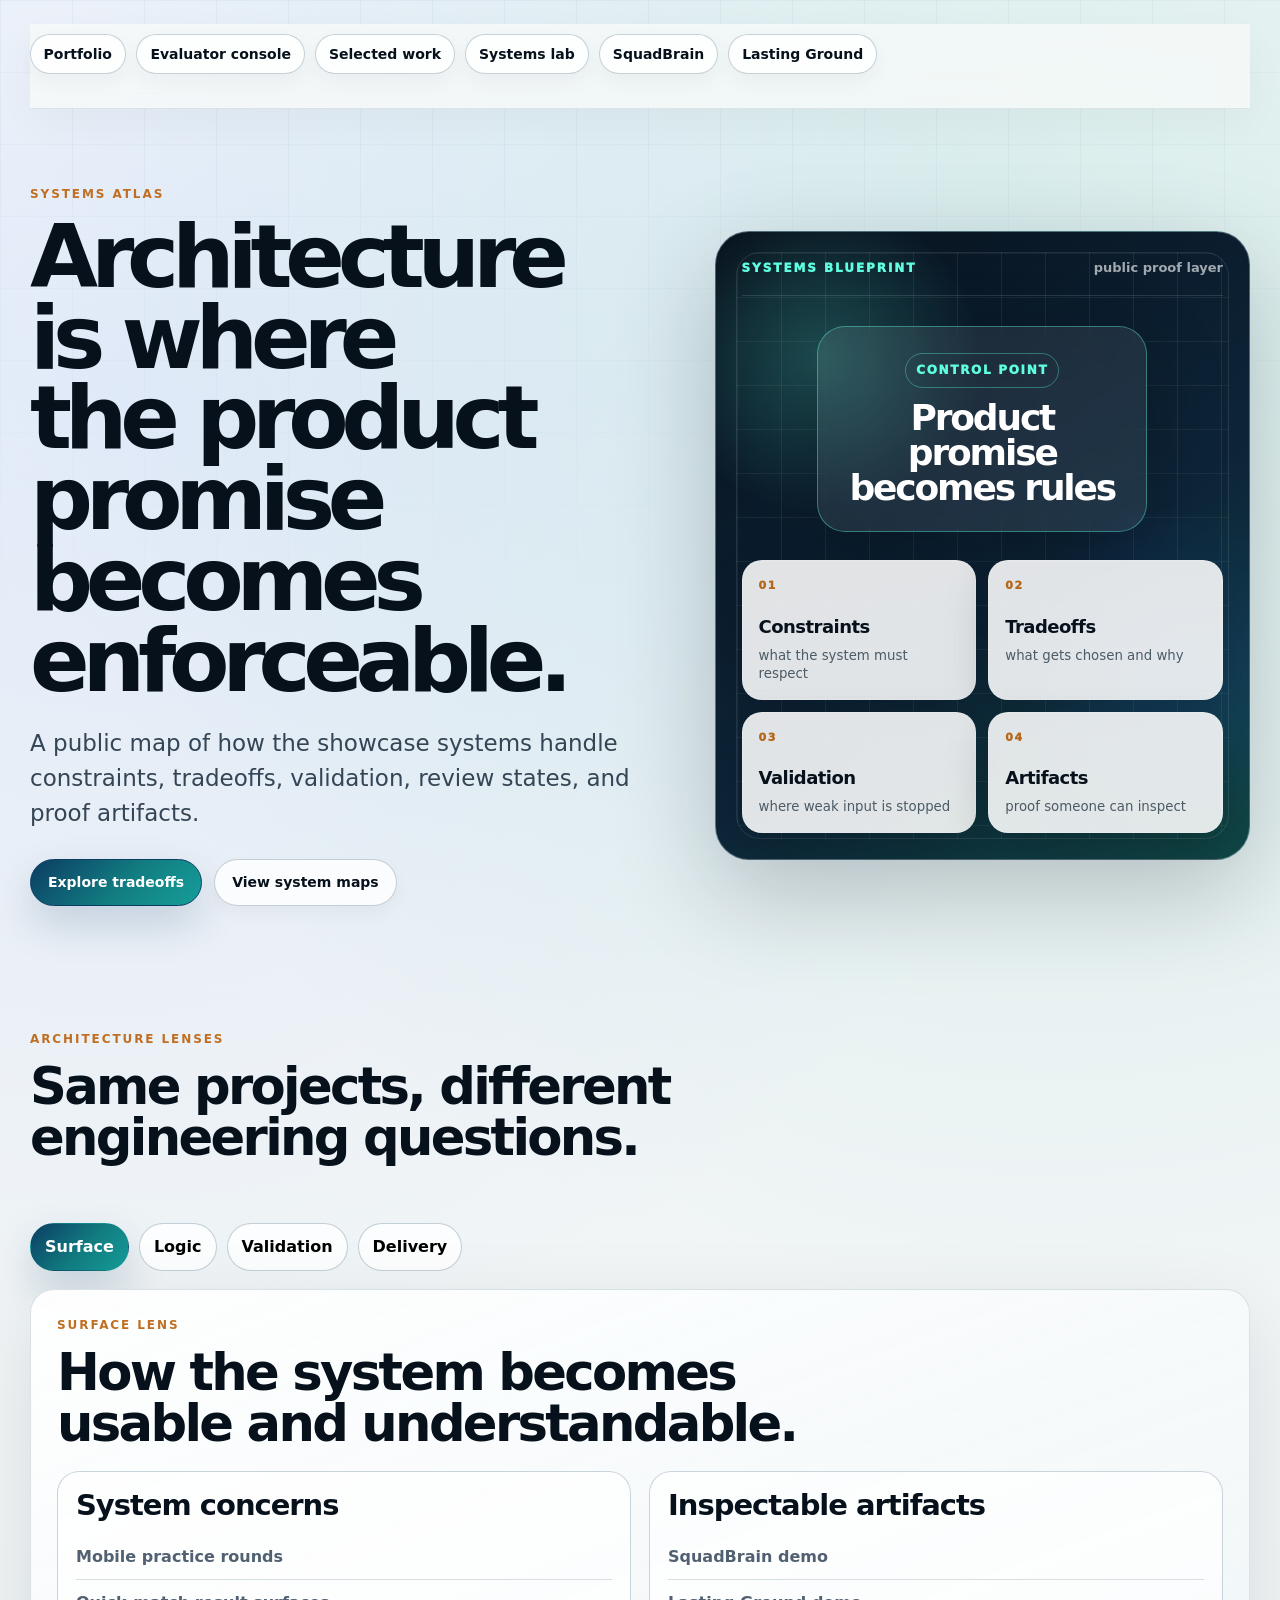
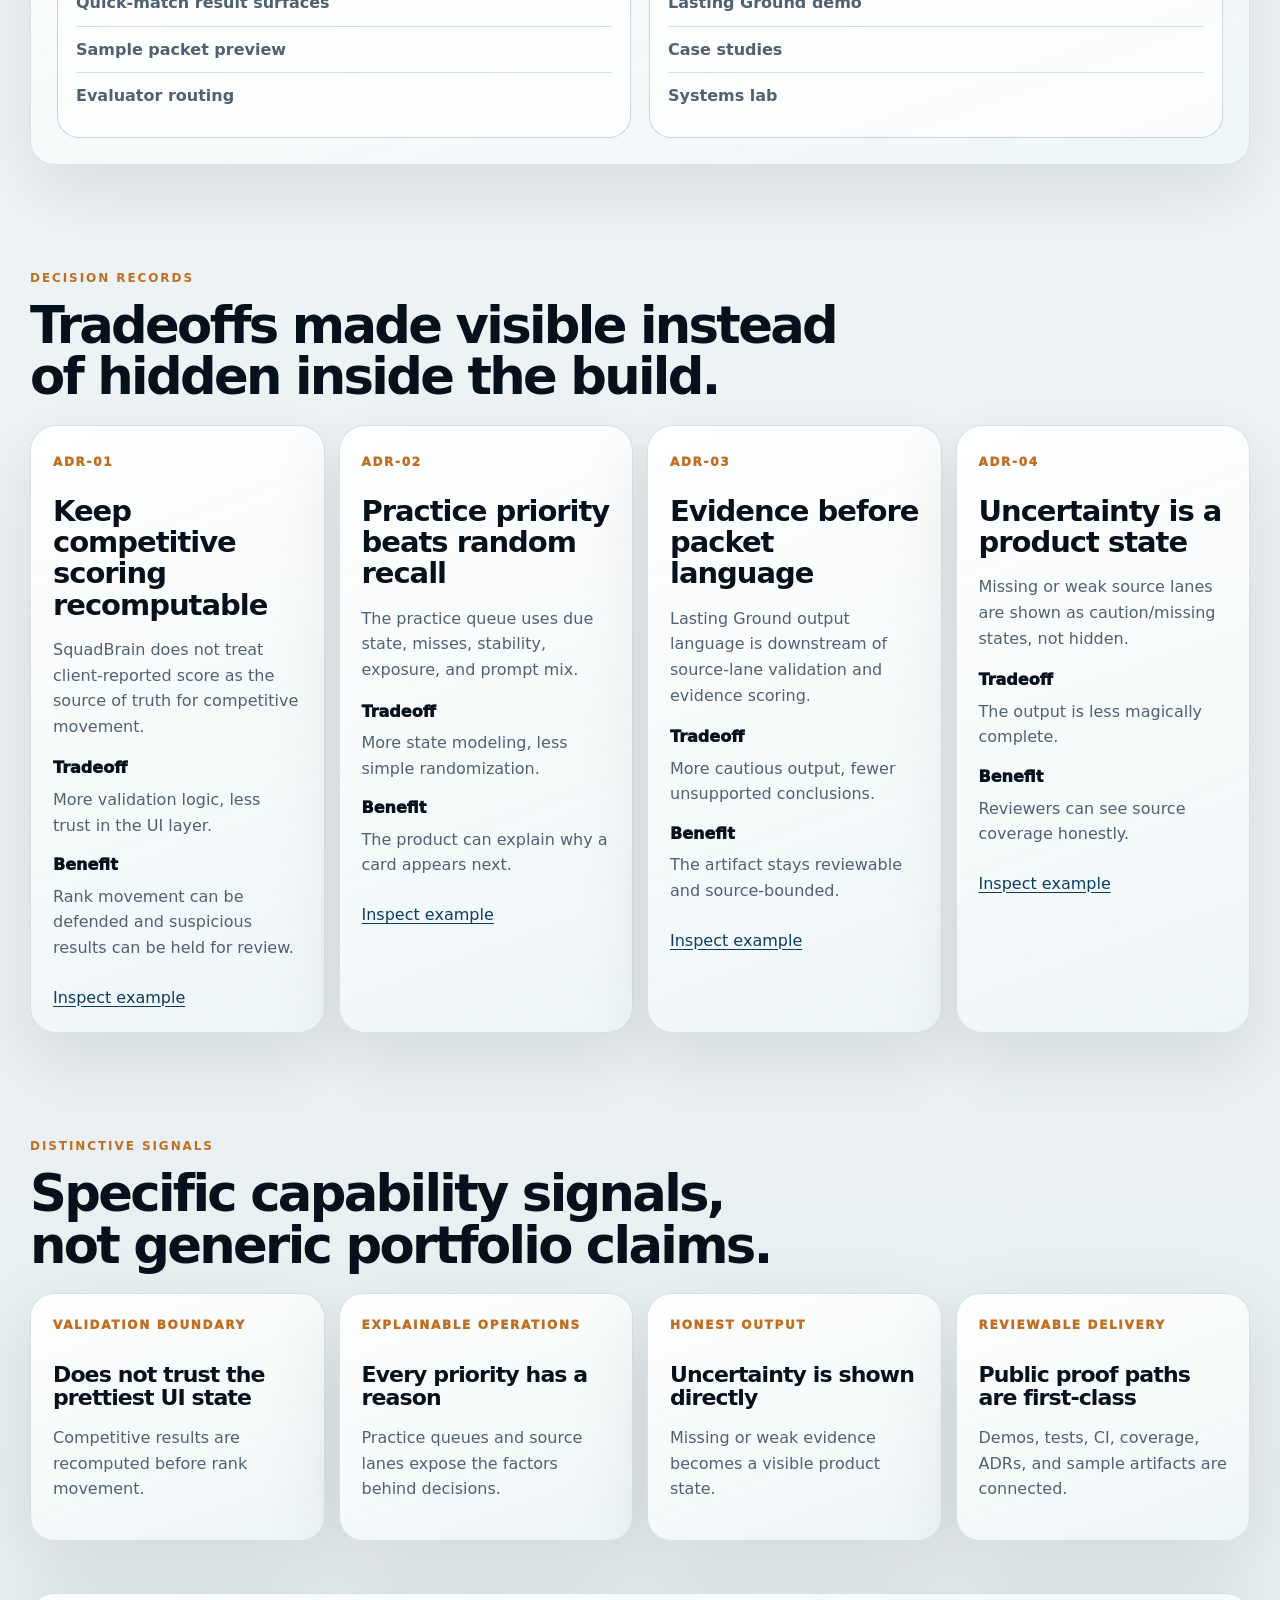
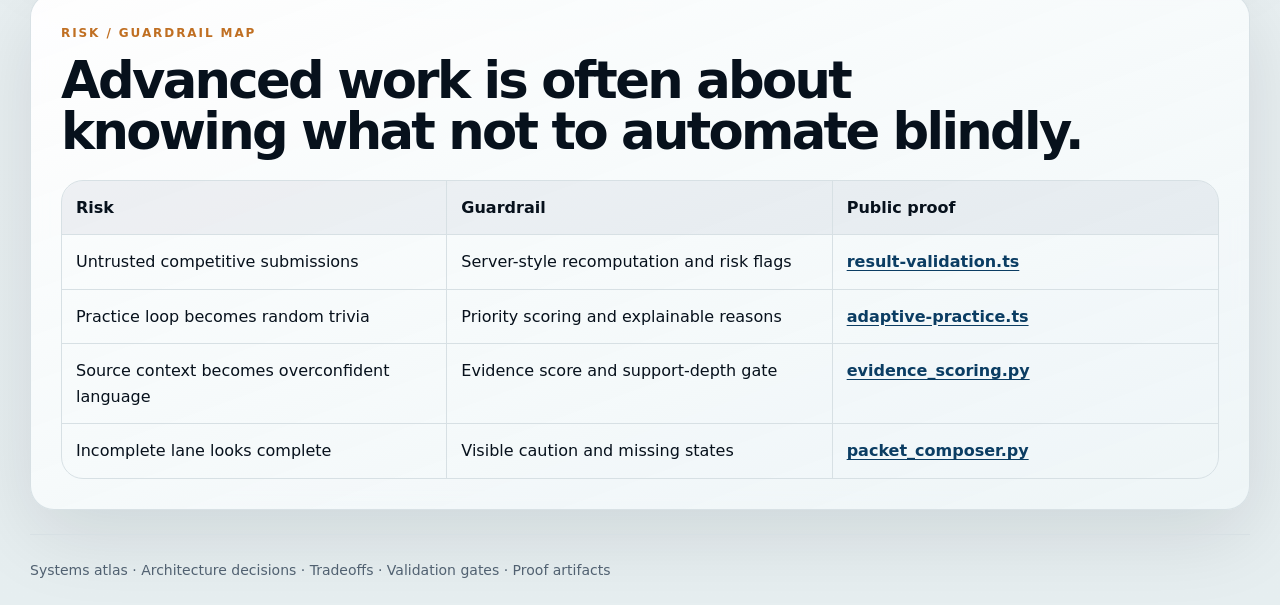
==== architecture/index.html @ b862f9aa "Refine portfolio visual system" ====
<!doctype html>
<html lang="en">
<head>
  <meta charset="utf-8" />
  <meta name="viewport" content="width=device-width, initial-scale=1" />
  <title>Systems Atlas — Tim Sullivan</title>
  <meta name="description" content="Systems atlas for Tim Sullivan's public work: architecture decisions, tradeoffs, constraints, data flow, validation gates, and delivery proof." />
  <link rel="stylesheet" href="../site.css" />
</head>
<body>
  <main class="wrap">
    <nav class="topnav"><a href="../">Portfolio</a><a href="../review/">Evaluator console</a><a href="../proof/">Selected work</a><a href="../lab/">Systems lab</a><a href="../case-studies/squadbrain/">SquadBrain</a><a href="../case-studies/lasting-ground/">Lasting Ground</a></nav>

    <section class="hero compact hero-showcase">
      <div>
        <p class="eyebrow">Systems atlas</p>
        <h1>Architecture is where the product promise becomes enforceable.</h1>
        <p class="lead">A public map of how the showcase systems handle constraints, tradeoffs, validation, review states, and proof artifacts.</p>
        <div class="actions"><a class="btn primary" href="#tradeoffs">Explore tradeoffs</a><a class="btn" href="#diagrams">View system maps</a></div>
      </div>
      <aside class="atlas-blueprint" aria-label="Architecture atlas blueprint">
        <div class="blueprint-top"><span>Systems blueprint</span><b>public proof layer</b></div>
        <div class="blueprint-core"><span>control point</span><strong>Product promise becomes rules</strong></div>
        <div class="blueprint-grid">
          <div class="blueprint-node"><span>01</span><b>Constraints</b><small>what the system must respect</small></div>
          <div class="blueprint-node"><span>02</span><b>Tradeoffs</b><small>what gets chosen and why</small></div>
          <div class="blueprint-node"><span>03</span><b>Validation</b><small>where weak input is stopped</small></div>
          <div class="blueprint-node"><span>04</span><b>Artifacts</b><small>proof someone can inspect</small></div>
        </div>
      </aside>
    </section>

    <section class="section architecture-lenses" id="diagrams">
      <div class="section-head"><p class="eyebrow">Architecture lenses</p><h2>Same projects, different engineering questions.</h2></div>
      <div class="lens-tabs" role="tablist"><button class="lens-tab active" data-lens="surface">Surface</button><button class="lens-tab" data-lens="logic">Logic</button><button class="lens-tab" data-lens="validation">Validation</button><button class="lens-tab" data-lens="delivery">Delivery</button></div>
      <div class="lens-output card" id="lensOutput"></div>
    </section>

    <section class="section" id="tradeoffs">
      <div class="section-head"><p class="eyebrow">Decision records</p><h2>Tradeoffs made visible instead of hidden inside the build.</h2></div>
      <div class="adr-grid">
        <article class="adr-card"><span>ADR-01</span><h3>Keep competitive scoring recomputable</h3><p class="muted">SquadBrain does not treat client-reported score as the source of truth for competitive movement.</p><dl><dt>Tradeoff</dt><dd>More validation logic, less trust in the UI layer.</dd><dt>Benefit</dt><dd>Rank movement can be defended and suspicious results can be held for review.</dd></dl><a href="https://github.com/sulmusic2-star/squadbrain-showcase/blob/main/docs/adr/001-recompute-competitive-results.md">Inspect example</a></article>
        <article class="adr-card"><span>ADR-02</span><h3>Practice priority beats random recall</h3><p class="muted">The practice queue uses due state, misses, stability, exposure, and prompt mix.</p><dl><dt>Tradeoff</dt><dd>More state modeling, less simple randomization.</dd><dt>Benefit</dt><dd>The product can explain why a card appears next.</dd></dl><a href="https://github.com/sulmusic2-star/squadbrain-showcase/blob/main/docs/adr/002-explainable-practice-priority.md">Inspect example</a></article>
        <article class="adr-card"><span>ADR-03</span><h3>Evidence before packet language</h3><p class="muted">Lasting Ground output language is downstream of source-lane validation and evidence scoring.</p><dl><dt>Tradeoff</dt><dd>More cautious output, fewer unsupported conclusions.</dd><dt>Benefit</dt><dd>The artifact stays reviewable and source-bounded.</dd></dl><a href="https://github.com/sulmusic2-star/lasting-ground-showcase/blob/main/docs/adr/001-evidence-scoring-before-language.md">Inspect example</a></article>
        <article class="adr-card"><span>ADR-04</span><h3>Uncertainty is a product state</h3><p class="muted">Missing or weak source lanes are shown as caution/missing states, not hidden.</p><dl><dt>Tradeoff</dt><dd>The output is less magically complete.</dd><dt>Benefit</dt><dd>Reviewers can see source coverage honestly.</dd></dl><a href="https://github.com/sulmusic2-star/lasting-ground-showcase/blob/main/docs/adr/002-uncertainty-as-product-state.md">Inspect example</a></article>
      </div>
    </section>


    <section class="section distinctive-signals">
      <div class="section-head"><p class="eyebrow">Distinctive signals</p><h2>Specific capability signals, not generic portfolio claims.</h2></div>
      <div class="matrix-grid">
        <div class="matrix-card"><span>Validation boundary</span><b>Does not trust the prettiest UI state</b><p>Competitive results are recomputed before rank movement.</p></div>
        <div class="matrix-card"><span>Explainable operations</span><b>Every priority has a reason</b><p>Practice queues and source lanes expose the factors behind decisions.</p></div>
        <div class="matrix-card"><span>Honest output</span><b>Uncertainty is shown directly</b><p>Missing or weak evidence becomes a visible product state.</p></div>
        <div class="matrix-card"><span>Reviewable delivery</span><b>Public proof paths are first-class</b><p>Demos, tests, CI, coverage, ADRs, and sample artifacts are connected.</p></div>
      </div>
    </section>

    <section class="section card">
      <p class="eyebrow">Risk / guardrail map</p>
      <h2>Advanced work is often about knowing what not to automate blindly.</h2>
      <div class="risk-table">
        <div><b>Risk</b><b>Guardrail</b><b>Public proof</b></div>
        <div><span>Untrusted competitive submissions</span><span>Server-style recomputation and risk flags</span><a href="https://github.com/sulmusic2-star/squadbrain-showcase/blob/main/examples/result-validation.ts">result-validation.ts</a></div>
        <div><span>Practice loop becomes random trivia</span><span>Priority scoring and explainable reasons</span><a href="https://github.com/sulmusic2-star/squadbrain-showcase/blob/main/examples/adaptive-practice.ts">adaptive-practice.ts</a></div>
        <div><span>Source context becomes overconfident language</span><span>Evidence score and support-depth gate</span><a href="https://github.com/sulmusic2-star/lasting-ground-showcase/blob/main/examples/evidence_scoring.py">evidence_scoring.py</a></div>
        <div><span>Incomplete lane looks complete</span><span>Visible caution and missing states</span><a href="https://github.com/sulmusic2-star/lasting-ground-showcase/blob/main/examples/packet_composer.py">packet_composer.py</a></div>
      </div>
    </section>
  </main>
  <footer class="wrap">Systems atlas · Architecture decisions · Tradeoffs · Validation gates · Proof artifacts</footer>
  <script>
    const lenses={
      surface:{title:'Surface lens',summary:'How the system becomes usable and understandable.',left:['Mobile practice rounds','Quick-match result surfaces','Sample packet preview','Evaluator routing'],right:['SquadBrain demo','Lasting Ground demo','Case studies','Systems lab']},
      logic:{title:'Logic lens',summary:'Where product behavior becomes rules and state.',left:['Practice priority score','Matchmaking constraints','Evidence lane scoring','Support-depth decisions'],right:['adaptive-practice.ts','matchmaking.ts','evidence_scoring.py','source_lane_validation.py']},
      validation:{title:'Validation lens',summary:'Where the system prevents weak or untrusted output.',left:['Recompute competitive score','Flag impossible sessions','Disclose weak source lanes','Cautious packet language'],right:['result-validation.ts','packet_language.py','packet_composer.py','validation tests']},
      delivery:{title:'Delivery lens',summary:'How the work becomes reviewable outside the private production system.',left:['Live pages','Public examples','Coverage summaries','Evaluator guides'],right:['GitHub Pages','CI workflows','Sample PDF','Documentation']}
    };
    function renderLens(key){const data=lenses[key];lensOutput.innerHTML=`<p class="eyebrow">${data.title}</p><h2>${data.summary}</h2><div class="atlas-map"><div><h3>System concerns</h3>${data.left.map(x=>`<p>${x}</p>`).join('')}</div><div><h3>Inspectable artifacts</h3>${data.right.map(x=>`<p>${x}</p>`).join('')}</div></div>`;}
    document.querySelectorAll('.lens-tab').forEach(btn=>btn.addEventListener('click',()=>{document.querySelectorAll('.lens-tab').forEach(b=>b.classList.remove('active'));btn.classList.add('active');renderLens(btn.dataset.lens);}));renderLens('surface');
  </script>
</body>
</html>
---- site.css ----
:root{
  --bg:#f6f2ea;
  --paper:#fffdf8;
  --paper-2:#f0eadf;
  --ink:#17202a;
  --muted:#69737f;
  --line:#ded6c9;
  --accent:#203a5f;
  --accent-2:#9a6a28;
  --green:#2f6f4e;
  --shadow:0 18px 50px rgba(32,38,46,.08);
}
*{box-sizing:border-box}
html{scroll-behavior:smooth}
body{margin:0;background:linear-gradient(180deg,var(--bg),#eee7dc);color:var(--ink);font-family:Inter,ui-sans-serif,system-ui,-apple-system,BlinkMacSystemFont,"Segoe UI",sans-serif;line-height:1.6;-webkit-font-smoothing:antialiased}
body:before{content:"";position:fixed;inset:0;pointer-events:none;background:radial-gradient(circle at 14% 0,rgba(32,58,95,.09),transparent 34%),linear-gradient(90deg,rgba(23,32,42,.035) 1px,transparent 1px),linear-gradient(rgba(23,32,42,.025) 1px,transparent 1px);background-size:auto,72px 72px,72px 72px;mask-image:linear-gradient(#000,transparent 72%)}
.wrap{width:min(1160px,calc(100% - 40px));margin:0 auto;padding:24px 0;position:relative}
a{color:var(--accent);text-underline-offset:3px}.topnav{display:flex;align-items:center;gap:10px;flex-wrap:wrap;padding:10px 0 34px;border-bottom:1px solid rgba(222,214,201,.7);margin-bottom:10px}.topnav a{color:var(--ink);text-decoration:none;border:1px solid var(--line);background:rgba(255,253,248,.78);border-radius:999px;padding:8px 13px;font-size:14px;font-weight:700;box-shadow:0 6px 16px rgba(32,38,46,.035)}.topnav a:hover{border-color:var(--accent);color:var(--accent)}
.hero{min-height:70vh;display:grid;grid-template-columns:1.08fr .92fr;gap:48px;align-items:center;padding:60px 0 58px}.hero.compact{min-height:48vh;padding:42px 0}.eyebrow{margin:0 0 12px;color:var(--accent-2);font-size:12px;letter-spacing:.16em;text-transform:uppercase;font-weight:850}h1{font-size:clamp(46px,7vw,88px);line-height:.92;letter-spacing:-.07em;margin:0 0 24px;max-width:980px;text-wrap:balance}h2{font-size:clamp(31px,4vw,52px);line-height:1;letter-spacing:-.052em;margin:0 0 22px;text-wrap:balance}h3{font-size:clamp(21px,2.4vw,29px);line-height:1.08;letter-spacing:-.035em;margin:0 0 12px}.lead{font-size:clamp(18px,2vw,23px);line-height:1.52;color:#3f4a56;max-width:780px;text-wrap:pretty}.muted{color:var(--muted)}
.actions{display:flex;gap:12px;flex-wrap:wrap;margin-top:28px}.btn{display:inline-flex;align-items:center;justify-content:center;border-radius:999px;padding:11px 17px;border:1px solid var(--line);background:var(--paper);color:var(--ink);text-decoration:none;font-weight:800;font-size:14px;box-shadow:0 8px 18px rgba(32,38,46,.04)}.btn.primary{background:var(--accent);border-color:var(--accent);color:white}.btn:hover{transform:translateY(-1px)}
.card{background:linear-gradient(180deg,rgba(255,253,248,.94),rgba(250,246,238,.88));border:1px solid var(--line);border-radius:24px;padding:26px;box-shadow:var(--shadow);backdrop-filter:blur(8px)}.section{padding:52px 0}.section.card{padding:30px}.project{display:grid;grid-template-columns:.72fr 1fr;gap:30px;align-items:center;margin:20px 0;overflow:hidden}.project img,.hero-img{width:100%;border-radius:20px;border:1px solid var(--line);background:#fff;box-shadow:0 18px 48px rgba(32,38,46,.10);aspect-ratio:16/10;object-fit:cover}.hero-img{max-height:520px;object-fit:cover}.tags{display:flex;gap:8px;flex-wrap:wrap;margin:16px 0}.tag{font-size:12px;border:1px solid var(--line);border-radius:999px;padding:6px 10px;color:#334155;background:#fffaf2;font-weight:800;letter-spacing:.01em}
.skills,.proof{display:grid;grid-template-columns:repeat(3,1fr);gap:14px}.proof.wide{grid-template-columns:repeat(3,1fr)}.proof p,.proof .card{margin:0}.metric-card{display:grid;gap:18px;position:relative}.metric-card:before{content:"";position:absolute;inset:0 0 auto 0;height:4px;background:linear-gradient(90deg,var(--accent),var(--accent-2));border-radius:24px 24px 0 0}.metric-card div{border-bottom:1px solid var(--line);padding-bottom:16px}.metric-card div:last-child{border-bottom:0;padding-bottom:0}.metric-card strong{display:block;font-size:clamp(38px,6vw,60px);line-height:.95;letter-spacing:-.05em;color:var(--accent)}.metric-card span{display:block;color:var(--muted);margin-top:6px}.steps{display:grid;gap:14px;font-size:18px;margin:0;padding-left:22px}.steps li{padding-left:4px}.link-list{display:grid;gap:12px;font-size:17px;margin:0}.link-list li{padding:10px 0;border-bottom:1px solid var(--line)}.link-list li:last-child{border-bottom:0}footer{border-top:1px solid var(--line);padding:34px 0 46px;color:var(--muted);font-size:14px;margin-top:20px}.kicker-row{display:grid;grid-template-columns:repeat(3,1fr);gap:12px;margin-top:22px}.kicker{border:1px solid var(--line);background:rgba(255,253,248,.7);border-radius:16px;padding:14px}.kicker b{display:block;font-size:14px}.kicker span{display:block;color:var(--muted);font-size:13px;margin-top:3px}
@media(max-width:880px){.wrap{width:min(100% - 28px,1160px)}.hero,.project,.proof,.proof.wide,.skills,.kicker-row{grid-template-columns:1fr}.hero{min-height:auto;padding:32px 0}h1{font-size:44px}.section{padding:32px 0}.section.card{padding:22px}.project{gap:18px}.topnav{padding-bottom:14px}}

::selection{background:rgba(32,58,95,.16)}
.card a,.project a{font-weight:800}
.section.card h2 + .proof{margin-top:10px}

.hero-showcase{position:relative}
.system-visual{position:relative;min-height:520px;border:1px solid var(--line);border-radius:32px;background:radial-gradient(circle at 20% 10%,rgba(32,58,95,.12),transparent 34%),linear-gradient(145deg,rgba(255,253,248,.94),rgba(240,234,223,.78));box-shadow:0 28px 90px rgba(32,38,46,.12);overflow:hidden;padding:28px}
.system-visual:before{content:"";position:absolute;inset:18px;border:1px solid rgba(32,58,95,.12);border-radius:24px;background:linear-gradient(90deg,rgba(32,58,95,.055) 1px,transparent 1px),linear-gradient(rgba(32,58,95,.045) 1px,transparent 1px);background-size:38px 38px;mask-image:radial-gradient(circle,#000 45%,transparent 80%)}
.system-node{position:absolute;z-index:2;width:min(260px,48%);background:rgba(255,253,248,.92);border:1px solid rgba(222,214,201,.95);border-radius:20px;padding:17px 18px;box-shadow:0 18px 48px rgba(32,38,46,.10)}
.system-node span{display:inline-flex;width:30px;height:30px;border-radius:50%;align-items:center;justify-content:center;background:var(--accent);color:#fff;font-size:12px;font-weight:900;margin-bottom:10px}
.system-node b{display:block;font-size:19px;letter-spacing:-.03em;color:var(--ink)}
.system-node small{display:block;color:var(--muted);margin-top:4px;line-height:1.35}.system-node.product{left:30px;top:70px}.system-node.logic{right:30px;top:138px}.system-node.review{left:48px;bottom:130px}.system-node.artifact{right:34px;bottom:50px}.system-chip{position:absolute;z-index:3;border:1px solid var(--line);background:#fffaf2;border-radius:999px;padding:8px 12px;font-size:12px;font-weight:900;text-transform:uppercase;letter-spacing:.12em;color:var(--accent-2)}.system-chip.top{left:28px;top:28px}.system-chip.bottom{right:28px;bottom:28px}.system-line{position:absolute;z-index:1;height:2px;background:linear-gradient(90deg,transparent,var(--accent),var(--accent-2),transparent);opacity:.42;transform-origin:left center}.system-line.one{left:230px;top:182px;width:210px;transform:rotate(16deg)}.system-line.two{right:200px;top:282px;width:210px;transform:rotate(142deg)}.system-line.three{left:222px;bottom:126px;width:230px;transform:rotate(12deg)}
.section-head{max-width:860px;margin-bottom:20px}.capability-section{padding-top:20px}.capability-grid{display:grid;grid-template-columns:repeat(4,1fr);gap:14px}.capability-card{position:relative;min-height:220px;background:linear-gradient(180deg,rgba(255,253,248,.94),rgba(250,246,238,.82));border:1px solid var(--line);border-radius:24px;padding:22px;box-shadow:0 16px 44px rgba(32,38,46,.07);overflow:hidden}.capability-card:after{content:"";position:absolute;right:-34px;bottom:-34px;width:110px;height:110px;border-radius:50%;border:1px solid rgba(154,106,40,.20)}.capability-card span{display:inline-block;font-size:12px;text-transform:uppercase;letter-spacing:.14em;color:var(--accent-2);font-weight:900;margin-bottom:34px}.capability-card p{color:var(--muted);margin:0}.feature-project{transition:transform .18s ease,box-shadow .18s ease}.feature-project:hover{transform:translateY(-3px);box-shadow:0 28px 80px rgba(32,38,46,.12)}.mini-proof{display:flex;gap:8px;flex-wrap:wrap;margin:16px 0}.mini-proof span{display:inline-flex;border:1px solid rgba(32,58,95,.18);background:rgba(32,58,95,.07);color:var(--accent);border-radius:999px;padding:6px 10px;font-size:12px;font-weight:900}.proof-panel{position:relative;overflow:hidden}.proof-panel:after{content:"";position:absolute;right:28px;top:28px;width:90px;height:90px;border:1px solid rgba(32,58,95,.14);border-radius:24px;transform:rotate(8deg)}.delivery-strip,.artifact-rail,.evaluation-board{display:grid;grid-template-columns:repeat(4,1fr);gap:0;border:1px solid var(--line);border-radius:24px;overflow:hidden;background:rgba(255,253,248,.86);box-shadow:var(--shadow)}.delivery-strip div,.artifact-rail div,.board-cell{padding:22px;border-right:1px solid var(--line)}.delivery-strip div:last-child,.artifact-rail div:last-child,.board-cell:last-child{border-right:0}.delivery-strip span,.artifact-rail span,.board-cell span{display:inline-flex;align-items:center;justify-content:center;min-width:28px;height:28px;border-radius:999px;background:var(--accent);color:#fff;font-size:12px;font-weight:900;margin-bottom:10px;padding:0 9px}.artifact-rail span,.board-cell span{background:rgba(154,106,40,.12);color:var(--accent-2);text-transform:uppercase;letter-spacing:.12em;width:auto}.delivery-strip b,.artifact-rail b,.board-cell b{display:block;color:var(--ink);font-size:18px;letter-spacing:-.02em}.delivery-strip small{display:block;color:var(--muted);margin-top:3px}.evaluation-board{grid-template-columns:repeat(3,1fr)}
@media(max-width:980px){.system-visual{min-height:430px}.system-node{width:calc(50% - 42px)}.capability-grid,.delivery-strip,.artifact-rail,.evaluation-board{grid-template-columns:1fr 1fr}.delivery-strip div:nth-child(2),.artifact-rail div:nth-child(2),.board-cell:nth-child(2){border-right:0}.delivery-strip div,.artifact-rail div,.board-cell{border-bottom:1px solid var(--line)}}
@media(max-width:640px){.system-visual{min-height:auto;display:grid;gap:12px;padding:18px}.system-visual:before,.system-line,.system-chip{display:none}.system-node{position:relative;inset:auto!important;width:auto}.capability-grid,.delivery-strip,.artifact-rail,.evaluation-board{grid-template-columns:1fr}.delivery-strip div,.artifact-rail div,.board-cell{border-right:0}.project img,.hero-img{aspect-ratio:4/3}}
.hero-img{object-fit:contain;background:linear-gradient(145deg,#101827,#24334a);padding:10px}

/* premium visual pass */
:root{--bg:#eee6d8;--paper:#fffaf1;--paper-2:#f2eadb;--ink:#111925;--muted:#5f6b79;--line:#d7cbbb;--accent:#132f53;--accent-2:#a66d22;--green:#236755;--teal:#1f6f68;--shadow:0 22px 70px rgba(17,25,37,.10)}
body{background:radial-gradient(circle at 10% 0,rgba(31,111,104,.10),transparent 28%),radial-gradient(circle at 88% 16%,rgba(166,109,34,.10),transparent 24%),linear-gradient(180deg,#f5efe5,var(--bg) 58%,#e8ddcf);}
body:before{background:linear-gradient(90deg,rgba(19,47,83,.035) 1px,transparent 1px),linear-gradient(rgba(19,47,83,.026) 1px,transparent 1px);background-size:64px 64px;mask-image:linear-gradient(#000,transparent 76%)}
.wrap{width:min(1220px,calc(100% - 44px))}.topnav{position:sticky;top:0;z-index:20;background:linear-gradient(180deg,rgba(245,239,229,.94),rgba(245,239,229,.76));backdrop-filter:blur(14px);border-bottom-color:rgba(215,203,187,.84)}.topnav a{background:rgba(255,250,241,.82);box-shadow:0 8px 22px rgba(17,25,37,.045)}
h1{color:#101722}.eyebrow{color:var(--accent-2)}.btn.primary{background:linear-gradient(135deg,var(--accent),#1f4a7d);box-shadow:0 14px 30px rgba(19,47,83,.18)}.btn:not(.primary):hover{border-color:rgba(19,47,83,.34);background:#fffdf8}.card,.capability-card,.system-visual,.delivery-strip,.artifact-rail,.evaluation-board{background:linear-gradient(155deg,rgba(255,250,241,.95),rgba(244,236,222,.84));border-color:rgba(215,203,187,.96)}
.system-visual{background:radial-gradient(circle at 18% 10%,rgba(31,111,104,.18),transparent 30%),radial-gradient(circle at 82% 82%,rgba(166,109,34,.15),transparent 30%),linear-gradient(145deg,rgba(255,250,241,.96),rgba(232,221,207,.86))}.system-node span,.delivery-strip span{background:linear-gradient(135deg,var(--accent),#1f6f68)}.system-line{background:linear-gradient(90deg,transparent,var(--teal),var(--accent-2),transparent)}
.signal-board{display:grid;grid-template-columns:1.25fr .85fr .9fr;gap:14px;padding-top:8px}.signal-card{position:relative;min-height:172px;border:1px solid var(--line);border-radius:28px;padding:24px;background:linear-gradient(145deg,rgba(255,250,241,.92),rgba(242,234,219,.78));box-shadow:var(--shadow);overflow:hidden}.signal-card:after{content:"";position:absolute;right:-44px;bottom:-44px;width:150px;height:150px;border-radius:50%;background:radial-gradient(circle,rgba(31,111,104,.12),transparent 68%)}.signal-card span{display:block;color:var(--accent-2);font-size:12px;text-transform:uppercase;letter-spacing:.14em;font-weight:900;margin-bottom:22px}.signal-card b{display:block;font-size:clamp(24px,3vw,36px);line-height:1;letter-spacing:-.05em;max-width:680px}.signal-card small{display:block;color:var(--muted);font-size:15px;line-height:1.45;margin-top:14px;max-width:620px}.primary-signal{background:linear-gradient(135deg,#132f53,#1e5c66);color:#fff}.primary-signal span,.primary-signal small{color:rgba(255,250,241,.78)}
.ux-lab-preview{display:grid;grid-template-columns:.92fr 1.08fr;gap:24px;align-items:center}.ux-stack{display:grid;gap:12px;perspective:1000px}.ux-stack div{display:grid;grid-template-columns:auto 1fr;column-gap:14px;align-items:start;border:1px solid var(--line);border-radius:22px;padding:18px 20px;background:rgba(255,250,241,.9);box-shadow:0 16px 44px rgba(17,25,37,.07);transform:translateX(calc(var(--i,0) * 1px))}.ux-stack div:nth-child(1){margin-left:0}.ux-stack div:nth-child(2){margin-left:42px}.ux-stack div:nth-child(3){margin-left:84px}.ux-stack span{grid-row:1/3;display:inline-flex;width:34px;height:34px;border-radius:50%;align-items:center;justify-content:center;background:rgba(19,47,83,.09);color:var(--accent);font-weight:950}.ux-stack b{font-size:20px;letter-spacing:-.03em}.ux-stack small{color:var(--muted)}
@media(max-width:980px){.signal-board,.ux-lab-preview{grid-template-columns:1fr}.ux-stack div{margin-left:0!important}}
.console-shell{display:grid;grid-template-columns:260px 1fr;gap:18px;align-items:start}.console-tabs{display:grid;gap:10px;position:sticky;top:110px}.console-tab{border:1px solid var(--line);border-radius:999px;background:rgba(255,250,241,.76);color:var(--ink);padding:12px 14px;font:inherit;font-weight:900;cursor:pointer;text-align:left}.console-tab.active{background:linear-gradient(135deg,var(--accent),var(--teal));color:#fff;border-color:transparent;box-shadow:0 16px 34px rgba(19,47,83,.16)}.console-output h2{max-width:920px}.console-layout{display:grid;grid-template-columns:1fr .8fr;gap:22px}.compact-list{font-size:16px}.matrix-grid{display:grid;grid-template-columns:repeat(4,1fr);gap:14px}.matrix-card{border:1px solid var(--line);border-radius:24px;padding:22px;background:linear-gradient(180deg,rgba(255,250,241,.92),rgba(242,234,219,.78));box-shadow:var(--shadow)}.matrix-card span{display:block;color:var(--accent-2);text-transform:uppercase;letter-spacing:.14em;font-size:12px;font-weight:950;margin-bottom:28px}.matrix-card b{display:block;font-size:22px;line-height:1.05;letter-spacing:-.04em}.matrix-card p{color:var(--muted)}@media(max-width:900px){.console-shell,.console-layout,.matrix-grid{grid-template-columns:1fr}.console-tabs{position:relative;top:auto}}
.atlas-orbit{position:relative;min-height:420px;border:1px solid var(--line);border-radius:34px;background:radial-gradient(circle at center,rgba(31,111,104,.18),transparent 34%),linear-gradient(145deg,rgba(255,250,241,.95),rgba(232,221,207,.84));box-shadow:var(--shadow);overflow:hidden}.atlas-orbit:before{content:"";position:absolute;inset:38px;border:1px dashed rgba(19,47,83,.18);border-radius:50%}.orbit-core{position:absolute;left:50%;top:50%;transform:translate(-50%,-50%);width:150px;height:150px;border-radius:50%;display:grid;place-items:center;text-align:center;background:linear-gradient(135deg,var(--accent),var(--teal));color:#fff;font-weight:950;letter-spacing:-.03em;box-shadow:0 24px 70px rgba(19,47,83,.22)}.orbit-node{position:absolute;border:1px solid var(--line);border-radius:999px;background:rgba(255,250,241,.9);padding:10px 14px;font-weight:950;color:var(--accent)}.node-a{left:48px;top:70px}.node-b{right:54px;top:92px}.node-c{left:64px;bottom:80px}.node-d{right:78px;bottom:72px}.architecture-lenses{display:grid;gap:18px}.lens-tabs{display:flex;gap:10px;flex-wrap:wrap}.lens-tab{border:1px solid var(--line);border-radius:999px;background:rgba(255,250,241,.78);padding:10px 14px;font:inherit;font-weight:900;cursor:pointer}.lens-tab.active{background:linear-gradient(135deg,var(--accent),var(--teal));color:#fff;border-color:transparent}.atlas-map{display:grid;grid-template-columns:1fr 1fr;gap:18px}.atlas-map div{border:1px solid var(--line);border-radius:22px;padding:18px;background:rgba(255,250,241,.62)}.atlas-map p{border-bottom:1px solid var(--line);margin:0;padding:10px 0;color:var(--muted);font-weight:750}.atlas-map p:last-child{border-bottom:0}.adr-grid{display:grid;grid-template-columns:repeat(4,1fr);gap:14px}.adr-card{border:1px solid var(--line);border-radius:26px;padding:22px;background:linear-gradient(180deg,rgba(255,250,241,.94),rgba(242,234,219,.8));box-shadow:var(--shadow)}.adr-card span{display:inline-flex;color:var(--accent-2);font-size:12px;letter-spacing:.14em;text-transform:uppercase;font-weight:950;margin-bottom:24px}.adr-card dl{display:grid;gap:6px}.adr-card dt{font-weight:950;color:var(--ink)}.adr-card dd{margin:0 0 8px;color:var(--muted)}.risk-table{display:grid;border:1px solid var(--line);border-radius:22px;overflow:hidden}.risk-table>div{display:grid;grid-template-columns:1fr 1fr 1fr;border-bottom:1px solid var(--line)}.risk-table>div:last-child{border-bottom:0}.risk-table b,.risk-table span,.risk-table a{padding:14px;border-right:1px solid var(--line)}.risk-table b:last-child,.risk-table span:last-child,.risk-table a:last-child{border-right:0}.risk-table>div:first-child{background:rgba(19,47,83,.06)}@media(max-width:980px){.adr-grid{grid-template-columns:1fr 1fr}.atlas-map,.risk-table>div{grid-template-columns:1fr}.risk-table b,.risk-table span,.risk-table a{border-right:0;border-bottom:1px solid var(--line)}}@media(max-width:640px){.adr-grid{grid-template-columns:1fr}.atlas-orbit{min-height:320px}.orbit-node{position:relative;display:inline-flex;margin:8px;inset:auto!important}.atlas-orbit:before{display:none}}
.visual-proof-wall{padding-top:34px}.visual-grid{display:grid;grid-template-columns:1fr 1fr;gap:18px}.visual-card{margin:0;border:1px solid var(--line);border-radius:30px;overflow:hidden;background:linear-gradient(180deg,rgba(255,250,241,.94),rgba(242,234,219,.82));box-shadow:var(--shadow)}.visual-card img{display:block;width:100%;aspect-ratio:16/10;object-fit:cover}.visual-card figcaption{display:grid;gap:5px;padding:18px 20px;border-top:1px solid var(--line)}.visual-card b{font-size:20px;letter-spacing:-.03em}.visual-card span{color:var(--muted)}@media(max-width:900px){.visual-grid{grid-template-columns:1fr}}

/* v8 correction: sharper product-system palette, stronger graphics, less beige */
:root{
  --bg:#edf2f4;
  --paper:#ffffff;
  --paper-2:#eef4f6;
  --ink:#07111c;
  --muted:#516171;
  --line:#d7e0e4;
  --accent:#0b3d63;
  --accent-2:#c06f22;
  --green:#0f766e;
  --teal:#159e9a;
  --electric:#2f6bff;
  --shadow:0 24px 80px rgba(7,17,28,.11);
}
body{background:
  radial-gradient(circle at 8% 10%,rgba(47,107,255,.10),transparent 28%),
  radial-gradient(circle at 82% 8%,rgba(21,158,154,.14),transparent 28%),
  linear-gradient(180deg,#f8faf9 0%,#edf2f4 52%,#e6eef0 100%);
}
body:before{background:
  linear-gradient(90deg,rgba(11,61,99,.045) 1px,transparent 1px),
  linear-gradient(rgba(11,61,99,.035) 1px,transparent 1px);
  background-size:72px 72px;mask-image:linear-gradient(#000,transparent 72%)}
.topnav{background:rgba(248,250,249,.78);border-bottom-color:rgba(215,224,228,.9);box-shadow:0 14px 40px rgba(7,17,28,.035)}
.topnav a{background:rgba(255,255,255,.82);border-color:rgba(184,199,207,.8)}
.hero{gap:56px;padding-top:72px}.eyebrow{color:var(--accent-2)}h1{color:#07111c;letter-spacing:-.082em}.lead{color:#344555}.card,.capability-card,.delivery-strip,.artifact-rail,.evaluation-board,.signal-card,.matrix-card,.adr-card{background:linear-gradient(160deg,rgba(255,255,255,.94),rgba(239,246,248,.86));border-color:rgba(215,224,228,.96)}
.btn.primary,.lens-tab.active,.console-tab.active{background:linear-gradient(135deg,#0b3d63,#127d81 55%,#159e9a);box-shadow:0 18px 42px rgba(11,61,99,.18)}
.btn:not(.primary),.lens-tab,.console-tab{background:rgba(255,255,255,.82);border-color:rgba(184,199,207,.85)}
.kicker,.tag{background:rgba(255,255,255,.74);border-color:rgba(184,199,207,.75)}
.system-visual{min-height:560px;border:1px solid rgba(154,185,197,.45);background:
  radial-gradient(circle at 22% 16%,rgba(95,255,226,.26),transparent 24%),
  radial-gradient(circle at 82% 72%,rgba(47,107,255,.22),transparent 28%),
  linear-gradient(145deg,#07111c,#0c2233 56%,#0f403f);
  box-shadow:0 34px 100px rgba(7,17,28,.23);padding:30px;color:#fff;isolation:isolate}
.system-visual:before{inset:22px;border-color:rgba(255,255,255,.10);background:
  linear-gradient(90deg,rgba(255,255,255,.07) 1px,transparent 1px),
  linear-gradient(rgba(255,255,255,.06) 1px,transparent 1px);background-size:44px 44px;mask-image:radial-gradient(circle,#000 40%,transparent 82%)}
.system-visual:after{content:"";position:absolute;inset:86px 72px;border-radius:50%;border:1px solid rgba(95,255,226,.22);box-shadow:0 0 90px rgba(95,255,226,.12);z-index:0;transform:rotate(-12deg)}
.system-node{background:linear-gradient(145deg,rgba(255,255,255,.96),rgba(229,241,247,.90));border-color:rgba(255,255,255,.28);box-shadow:0 22px 60px rgba(0,0,0,.23)}
.system-node span{background:linear-gradient(135deg,#0b3d63,#159e9a);box-shadow:0 0 0 5px rgba(21,158,154,.12)}
.system-node b{color:#07111c}.system-node small{color:#556678}.system-chip{background:rgba(255,255,255,.90);border-color:rgba(255,255,255,.4);color:#a76018}.system-line{height:3px;background:linear-gradient(90deg,transparent,#5fffe2,#ffb84f,transparent);opacity:.7;filter:drop-shadow(0 0 8px rgba(95,255,226,.45))}.system-node.product{top:78px}.system-node.logic{top:165px}.system-node.review{bottom:145px}.system-node.artifact{bottom:62px}
.primary-signal{background:linear-gradient(135deg,#07111c,#0b3d63 58%,#127d81);color:#fff}.primary-signal span,.primary-signal small{color:rgba(255,255,255,.72)}.signal-card:after{background:radial-gradient(circle,rgba(47,107,255,.14),transparent 68%)}
.visual-proof-wall{padding-top:54px}.visual-grid{gap:22px}.visual-card{border-radius:34px;background:linear-gradient(145deg,#ffffff,#eef6f8);box-shadow:0 28px 90px rgba(7,17,28,.14)}.visual-card img{aspect-ratio:16/9;object-fit:cover;background:#07111c}.visual-card figcaption{background:rgba(255,255,255,.86)}
.hero-img{background:linear-gradient(145deg,#07111c,#0b3d63);border-color:rgba(184,199,207,.8)}
.atlas-blueprint{position:relative;min-height:460px;border:1px solid rgba(154,185,197,.45);border-radius:34px;background:radial-gradient(circle at 20% 20%,rgba(95,255,226,.24),transparent 24%),radial-gradient(circle at 85% 70%,rgba(47,107,255,.18),transparent 26%),linear-gradient(145deg,#07111c,#0d2438 58%,#104746);box-shadow:0 34px 100px rgba(7,17,28,.22);overflow:hidden;padding:26px;color:#fff}.atlas-blueprint:before{content:"";position:absolute;inset:20px;border:1px solid rgba(255,255,255,.10);border-radius:24px;background:linear-gradient(90deg,rgba(255,255,255,.07) 1px,transparent 1px),linear-gradient(rgba(255,255,255,.06) 1px,transparent 1px);background-size:44px 44px}.blueprint-top{position:relative;z-index:1;display:flex;justify-content:space-between;align-items:center;border-bottom:1px solid rgba(255,255,255,.12);padding-bottom:16px}.blueprint-top span{color:#5fffe2;font-size:12px;text-transform:uppercase;letter-spacing:.16em;font-weight:950}.blueprint-top b{font-size:13px;color:rgba(255,255,255,.62)}.blueprint-core{position:relative;z-index:2;margin:34px auto 28px;width:min(330px,72%);border:1px solid rgba(95,255,226,.38);border-radius:28px;background:rgba(255,255,255,.08);backdrop-filter:blur(10px);box-shadow:0 26px 80px rgba(0,0,0,.24);padding:26px;text-align:center}.blueprint-core span{display:inline-flex;border:1px solid rgba(95,255,226,.35);border-radius:999px;padding:7px 10px;color:#5fffe2;font-size:12px;letter-spacing:.14em;text-transform:uppercase;font-weight:950}.blueprint-core strong{display:block;margin-top:12px;font-size:36px;line-height:.98;letter-spacing:-.06em}.blueprint-grid{position:relative;z-index:2;display:grid;grid-template-columns:repeat(4,1fr);gap:12px}.blueprint-node{border:1px solid rgba(255,255,255,.16);border-radius:20px;background:rgba(255,255,255,.88);color:#07111c;padding:16px;box-shadow:0 18px 46px rgba(0,0,0,.20)}.blueprint-node span{display:block;color:#b5671a;font-size:11px;letter-spacing:.14em;text-transform:uppercase;font-weight:950;margin-bottom:18px}.blueprint-node b{display:block;font-size:18px;letter-spacing:-.03em}.lens-output{box-shadow:0 24px 80px rgba(7,17,28,.10)}.atlas-map div{background:rgba(255,255,255,.68);border-color:rgba(184,199,207,.75)}.adr-card{box-shadow:0 24px 70px rgba(7,17,28,.10)}
@media(max-width:980px){.hero{gap:30px}.blueprint-grid{grid-template-columns:1fr 1fr}.system-visual{min-height:470px}}
@media(max-width:640px){.hero{padding-top:36px}.system-visual{background:linear-gradient(145deg,#07111c,#0d2438)}.system-visual:after{display:none}.blueprint-grid{grid-template-columns:1fr}.atlas-blueprint{min-height:auto}.blueprint-core{width:100%}}

/* v8.1 spacing + blueprint readability fixes */
.hero{min-height:auto;padding:84px 0 92px}.hero.compact{min-height:auto;padding:66px 0 72px}.blueprint-grid{grid-template-columns:repeat(2,1fr);max-width:500px;margin:0 auto}.blueprint-node{min-height:104px}.blueprint-node small{display:block;color:#4c5b66;margin-top:5px;line-height:1.35}.blueprint-core{margin-top:30px}.atlas-blueprint{min-height:500px}
@media(max-width:980px){.hero,.hero.compact{padding:44px 0 58px}.blueprint-grid{grid-template-columns:1fr 1fr}}
@media(max-width:640px){.blueprint-grid{grid-template-columns:1fr}.hero,.hero.compact{padding:34px 0 44px}}
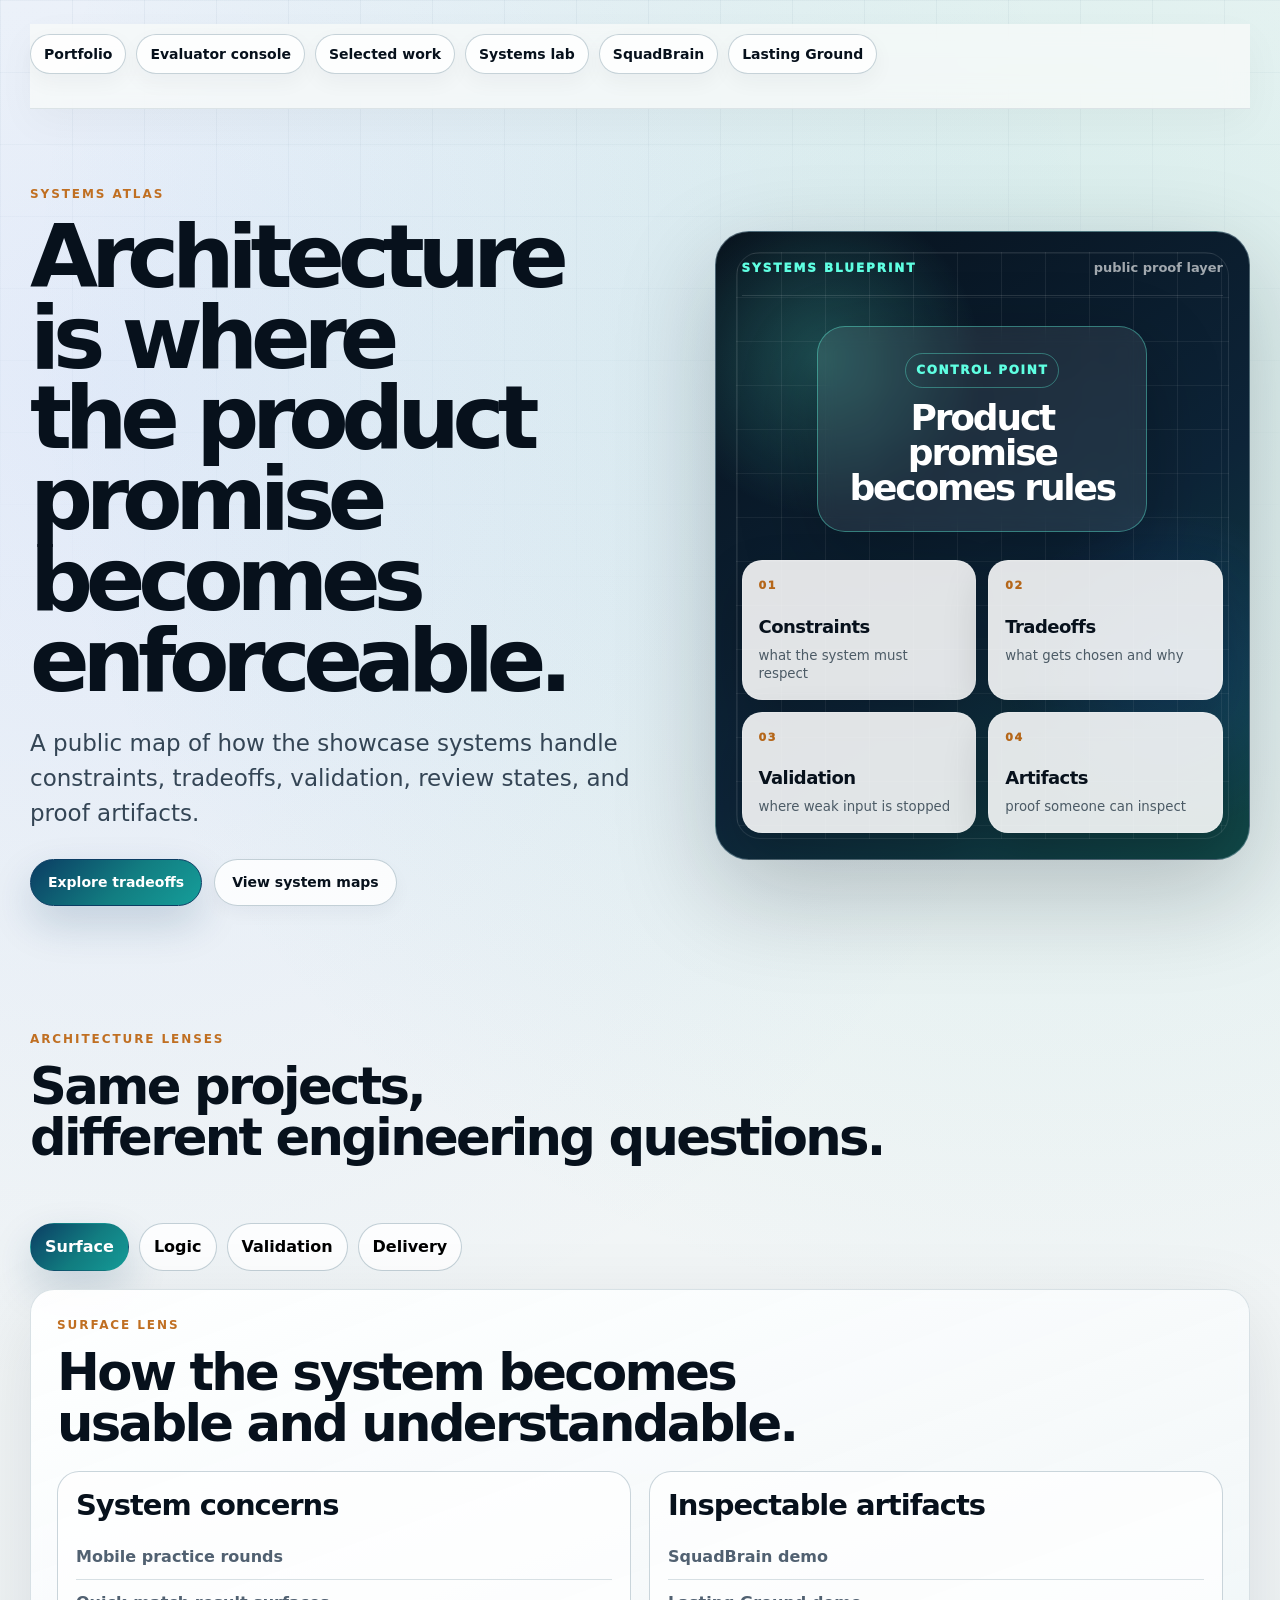
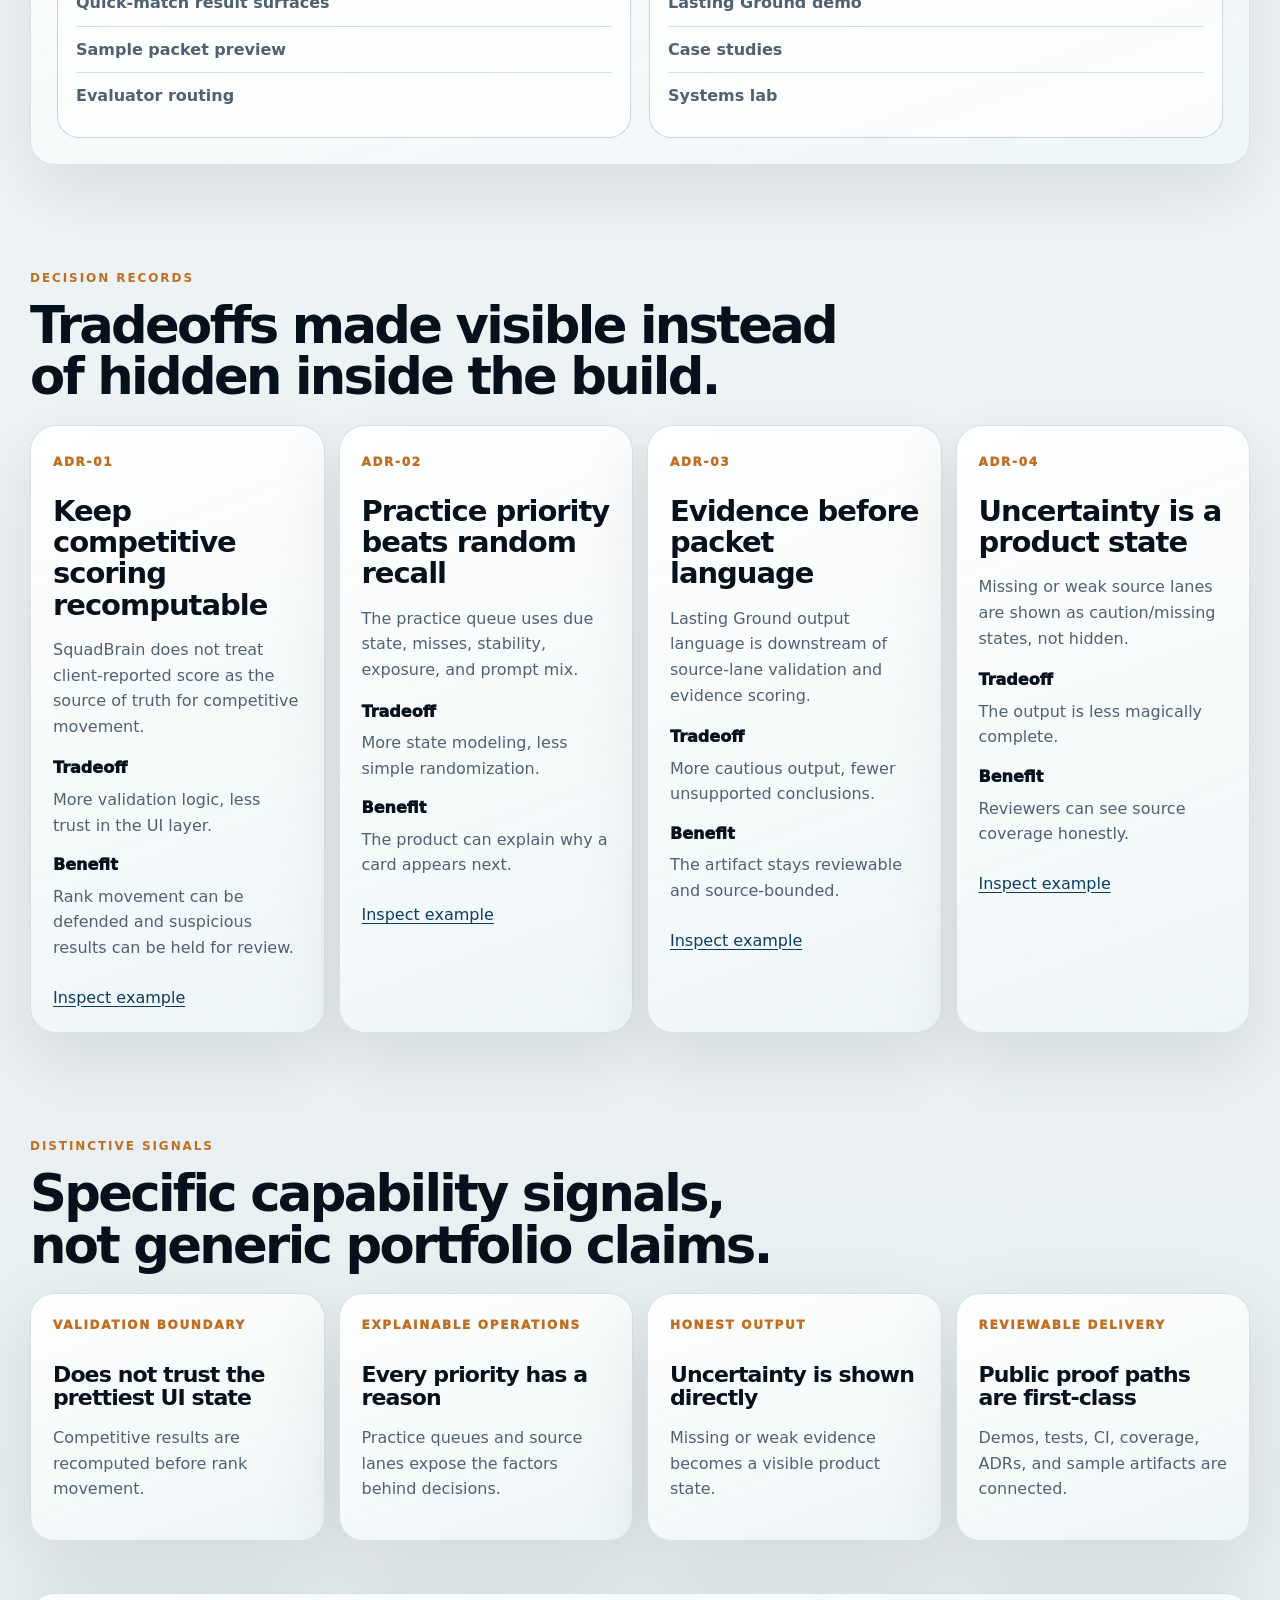
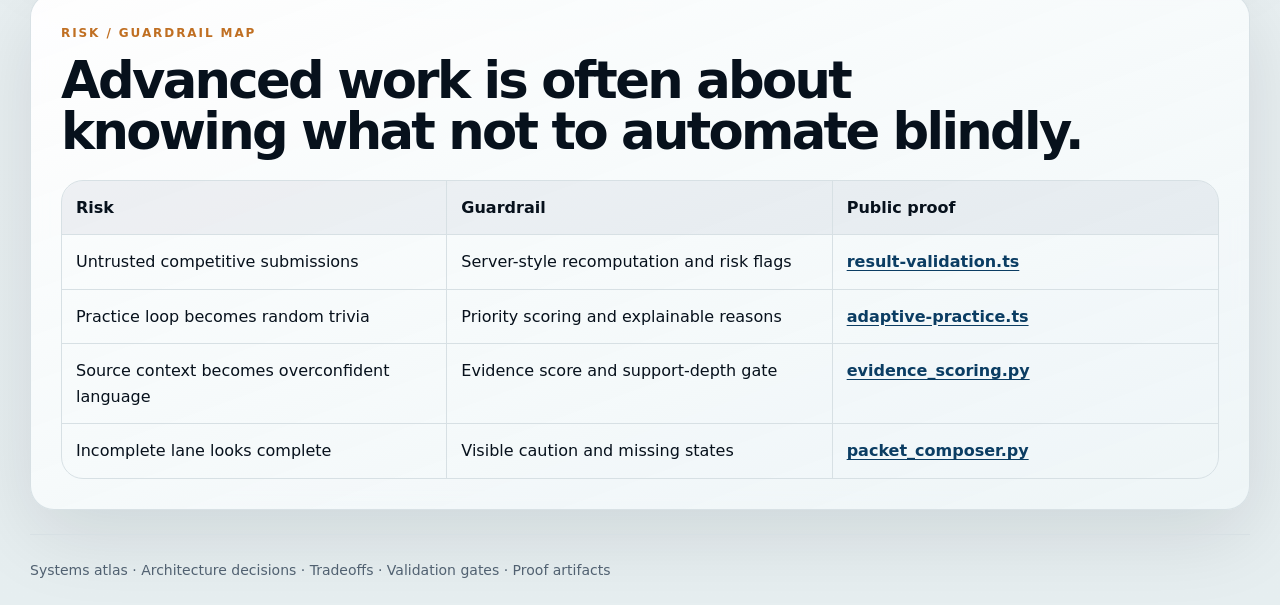
==== commit 27e9a089: "Harden portfolio responsive visuals" ====
--- a/architecture/index.html
+++ b/architecture/index.html
@@ -14,7 +14,7 @@
     <section class="hero compact hero-showcase">
       <div>
         <p class="eyebrow">Systems atlas</p>
-        <h1>Architecture is where the product promise becomes enforceable.</h1>
+        <h1><span>Architecture is where</span><span>the product promise</span><span>becomes enforceable.</span></h1>
         <p class="lead">A public map of how the showcase systems handle constraints, tradeoffs, validation, review states, and proof artifacts.</p>
         <div class="actions"><a class="btn primary" href="#tradeoffs">Explore tradeoffs</a><a class="btn" href="#diagrams">View system maps</a></div>
       </div>
@@ -31,7 +31,7 @@
     </section>
 
     <section class="section architecture-lenses" id="diagrams">
-      <div class="section-head"><p class="eyebrow">Architecture lenses</p><h2>Same projects, different engineering questions.</h2></div>
+      <div class="section-head"><p class="eyebrow">Architecture lenses</p><h2><span>Same projects,</span><span>different engineering questions.</span></h2></div>
       <div class="lens-tabs" role="tablist"><button class="lens-tab active" data-lens="surface">Surface</button><button class="lens-tab" data-lens="logic">Logic</button><button class="lens-tab" data-lens="validation">Validation</button><button class="lens-tab" data-lens="delivery">Delivery</button></div>
       <div class="lens-output card" id="lensOutput"></div>
     </section>
@@ -77,7 +77,7 @@
       validation:{title:'Validation lens',summary:'Where the system prevents weak or untrusted output.',left:['Recompute competitive score','Flag impossible sessions','Disclose weak source lanes','Cautious packet language'],right:['result-validation.ts','packet_language.py','packet_composer.py','validation tests']},
       delivery:{title:'Delivery lens',summary:'How the work becomes reviewable outside the private production system.',left:['Live pages','Public examples','Coverage summaries','Evaluator guides'],right:['GitHub Pages','CI workflows','Sample PDF','Documentation']}
     };
-    function renderLens(key){const data=lenses[key];lensOutput.innerHTML=`<p class="eyebrow">${data.title}</p><h2>${data.summary}</h2><div class="atlas-map"><div><h3>System concerns</h3>${data.left.map(x=>`<p>${x}</p>`).join('')}</div><div><h3>Inspectable artifacts</h3>${data.right.map(x=>`<p>${x}</p>`).join('')}</div></div>`;}
+    function renderLens(key){const data=lenses[key];lensOutput.innerHTML=`<p class="eyebrow">${data.title}</p><h2><span>${data.summary}</span></h2><div class="atlas-map"><div><h3>System concerns</h3>${data.left.map(x=>`<p>${x}</p>`).join('')}</div><div><h3>Inspectable artifacts</h3>${data.right.map(x=>`<p>${x}</p>`).join('')}</div></div>`;}
     document.querySelectorAll('.lens-tab').forEach(btn=>btn.addEventListener('click',()=>{document.querySelectorAll('.lens-tab').forEach(b=>b.classList.remove('active'));btn.classList.add('active');renderLens(btn.dataset.lens);}));renderLens('surface');
   </script>
 </body>
--- a/site.css
+++ b/site.css
@@ -105,3 +105,99 @@
 .hero{min-height:auto;padding:84px 0 92px}.hero.compact{min-height:auto;padding:66px 0 72px}.blueprint-grid{grid-template-columns:repeat(2,1fr);max-width:500px;margin:0 auto}.blueprint-node{min-height:104px}.blueprint-node small{display:block;color:#4c5b66;margin-top:5px;line-height:1.35}.blueprint-core{margin-top:30px}.atlas-blueprint{min-height:500px}
 @media(max-width:980px){.hero,.hero.compact{padding:44px 0 58px}.blueprint-grid{grid-template-columns:1fr 1fr}}
 @media(max-width:640px){.blueprint-grid{grid-template-columns:1fr}.hero,.hero.compact{padding:34px 0 44px}}
+
+/* v9 research-backed image/card correction: images must read as artifacts, not background decoration */
+.visual-proof-wall{position:relative;margin:76px 0;padding:42px;border-radius:42px;background:radial-gradient(circle at 18% 10%,rgba(95,255,226,.18),transparent 30%),radial-gradient(circle at 90% 82%,rgba(47,107,255,.16),transparent 30%),linear-gradient(145deg,#07111c,#0b2436 55%,#0f403f);box-shadow:0 38px 120px rgba(7,17,28,.20);overflow:hidden}.visual-proof-wall:before{content:"";position:absolute;inset:18px;border:1px solid rgba(255,255,255,.08);border-radius:32px;background:linear-gradient(90deg,rgba(255,255,255,.045) 1px,transparent 1px),linear-gradient(rgba(255,255,255,.038) 1px,transparent 1px);background-size:58px 58px;pointer-events:none}.visual-proof-wall .section-head,.visual-proof-wall .visual-grid{position:relative;z-index:1}.visual-proof-wall .eyebrow{color:#6fffe8}.visual-proof-wall h2{color:#f8fbff;max-width:900px}.visual-grid{gap:24px}.visual-card{position:relative;padding:14px;border:1px solid rgba(255,255,255,.18);border-radius:32px;background:linear-gradient(160deg,rgba(255,255,255,.16),rgba(255,255,255,.06));box-shadow:0 30px 90px rgba(0,0,0,.28),inset 0 1px 0 rgba(255,255,255,.16)}.visual-card:before{content:"";display:block;height:38px;margin:-2px -2px 12px;border-radius:24px 24px 12px 12px;background:linear-gradient(90deg,rgba(255,255,255,.18),rgba(255,255,255,.06));border:1px solid rgba(255,255,255,.10)}.visual-card:after{content:"";position:absolute;left:31px;top:31px;width:8px;height:8px;border-radius:50%;background:#ffbf5b;box-shadow:16px 0 0 #58e7cd,32px 0 0 #6f8fff}.visual-card img{border-radius:22px;border:1px solid rgba(255,255,255,.22);box-shadow:0 24px 80px rgba(0,0,0,.32);background:#07111c}.visual-card figcaption{margin:14px 2px 0;padding:16px 6px 4px;border-top:1px solid rgba(255,255,255,.12);background:transparent}.visual-card b{color:#f8fbff}.visual-card span{color:rgba(248,251,255,.72)}
+.project.card{position:relative;border-radius:34px;background:linear-gradient(145deg,rgba(255,255,255,.92),rgba(237,246,249,.86));box-shadow:0 30px 100px rgba(7,17,28,.12)}.project.card:before{content:"";position:absolute;inset:14px auto 14px 14px;width:calc(41% - 14px);border-radius:26px;background:linear-gradient(145deg,#07111c,#0b3d63 58%,#127d81);opacity:.95;pointer-events:none}.project img{position:relative;z-index:1;object-fit:contain;background:#07111c;border:10px solid #07111c;box-shadow:0 24px 80px rgba(7,17,28,.24),0 0 0 1px rgba(255,255,255,.08) inset}.feature-project:hover img{transform:translateY(-2px) scale(1.01)}.project div{position:relative;z-index:1}.project .eyebrow{color:#b86b18}
+@media(max-width:880px){.visual-proof-wall{padding:24px;border-radius:30px}.project.card:before{display:none}.project img{border-width:8px}}
+
+/* v9.1 hero system graphic: remove overlapping cards, make the 1/2/3/4 flow readable */
+@media(min-width:641px){
+  .system-visual{display:grid;grid-template-columns:1fr 1fr;grid-template-rows:auto 1fr 1fr auto;gap:18px;align-content:center;padding:32px;min-height:560px}
+  .system-visual:after{inset:92px 72px;opacity:.55}
+  .system-chip{position:relative;z-index:3;inset:auto!important;width:max-content;align-self:start}
+  .system-chip.top{grid-column:1;grid-row:1}
+  .system-chip.bottom{grid-column:2;grid-row:4;justify-self:end;align-self:end}
+  .system-node{position:relative!important;inset:auto!important;width:auto;min-height:126px;display:flex;flex-direction:column;justify-content:center;padding:20px 22px}
+  .system-node.product{grid-column:1;grid-row:2}
+  .system-node.logic{grid-column:2;grid-row:2;margin-top:28px}
+  .system-node.review{grid-column:1;grid-row:3;margin-top:-8px}
+  .system-node.artifact{grid-column:2;grid-row:3;margin-top:20px}
+  .system-line{display:none}
+}
+@media(max-width:640px){
+  .system-visual{display:grid;grid-template-columns:1fr;gap:12px;min-height:auto}
+  .system-node{min-height:auto}
+}
+
+/* v10 responsive QA: prevent mobile clipping, keep hierarchy readable */
+html,body{max-width:100%;overflow-x:hidden}*,*::before,*::after{min-width:0}img,svg{max-width:100%;height:auto}
+@media(max-width:700px){
+  .wrap{width:100%;max-width:100%;padding-left:22px;padding-right:22px}
+  .topnav{margin-left:-22px;margin-right:-22px;padding:10px 22px 14px;flex-wrap:nowrap;overflow-x:auto;overscroll-behavior-x:contain;-webkit-overflow-scrolling:touch;scrollbar-width:none;gap:8px}
+  .topnav::-webkit-scrollbar{display:none}.topnav a{flex:0 0 auto;white-space:nowrap}
+  .hero,.hero.compact{padding:42px 0 50px;gap:28px}.hero-showcase{align-items:start}
+  h1{font-size:clamp(40px,12.4vw,50px)!important;line-height:.98;letter-spacing:-.058em;word-spacing:.035em;text-wrap:balance;max-width:100%}
+  h2{font-size:clamp(31px,9.8vw,42px)!important;line-height:1.02;letter-spacing:-.055em;max-width:100%}
+  h3{font-size:clamp(22px,6.5vw,28px);line-height:1.08}.lead{font-size:18px;line-height:1.48;max-width:100%}
+  .actions{gap:10px}.btn{padding:11px 15px;max-width:100%}.kicker-row,.signal-board,.proof,.proof.wide,.skills{grid-template-columns:1fr!important}
+  .kicker,.signal-card,.card,.capability-card,.metric-card{width:100%}
+  .system-visual{width:100%;padding:22px;gap:12px;border-radius:28px}.system-node{width:100%;min-height:auto;padding:18px}.system-chip.bottom{justify-self:start}.system-node small{font-size:13px}
+  .visual-proof-wall{margin:48px 0;padding:22px;border-radius:30px}.visual-proof-wall:before{inset:12px;border-radius:22px}.visual-grid{grid-template-columns:1fr;gap:16px}.visual-card{border-radius:24px;padding:10px}.visual-card:before{height:30px}.visual-card:after{left:24px;top:23px}.visual-card figcaption{padding:14px 2px 2px}.visual-card b{font-size:18px}
+  .capability-grid,.delivery-strip,.artifact-rail,.evaluation-board,.matrix-grid,.adr-grid{grid-template-columns:1fr!important}.delivery-strip div,.artifact-rail div,.board-cell{border-right:0!important}
+  .project.card{grid-template-columns:1fr!important;padding:18px;border-radius:28px}.project.card:before{display:none}.project img{width:100%;aspect-ratio:16/10;max-height:300px;object-fit:contain}.project>div{width:100%}
+  .ux-lab-preview,.console-shell,.console-layout,.atlas-map,.risk-table>div{grid-template-columns:1fr!important}.ux-stack div{margin-left:0!important}.lens-tabs{flex-wrap:nowrap;overflow-x:auto;scrollbar-width:none}.lens-tabs::-webkit-scrollbar{display:none}.lens-tab{flex:0 0 auto}.lens-output{padding:22px}.lens-output h2{font-size:32px!important;overflow-wrap:normal}.atlas-blueprint{width:100%;padding:18px;border-radius:28px;min-height:auto}.blueprint-top{gap:12px}.blueprint-top b{font-size:11px}.blueprint-core{width:100%;margin:24px 0 16px;padding:20px}.blueprint-core strong{font-size:30px}.blueprint-grid{grid-template-columns:1fr!important;max-width:none}.blueprint-node{min-height:auto}
+}
+
+/* v10.1 mobile hardening: no clipped text, no horizontal layout dependency */
+@media(max-width:700px){
+  .wrap{width:calc(100% - 28px);max-width:calc(100% - 28px);padding-left:0;padding-right:0;overflow:hidden}
+  .topnav{margin-left:0;margin-right:0;padding:10px 0 14px;flex-wrap:wrap;overflow:visible;gap:8px}.topnav a{font-size:13px;padding:8px 11px;max-width:100%}
+  h1{font-size:37px!important;line-height:1;letter-spacing:-.05em;word-spacing:.02em;text-wrap:pretty}.hero .lead{font-size:17px;line-height:1.5}.hero{overflow:hidden}
+  .actions{display:grid;grid-template-columns:1fr;max-width:260px}.actions .btn{width:100%;justify-content:center}.kicker-row{gap:10px}.kicker{padding:13px 14px}
+  .system-visual{box-sizing:border-box;padding:18px;border-radius:24px}.system-node{box-sizing:border-box;padding:17px 18px}.system-node b{font-size:18px}.system-node small{font-size:13px;line-height:1.35}
+  .signal-card{padding:22px}.signal-card b{font-size:26px;line-height:1.04}.signal-card small{font-size:14px}
+  .visual-proof-wall{overflow:hidden}.project.card{overflow:hidden}.project img{max-width:100%}.proof-panel{overflow:hidden}.proof-panel .proof{gap:16px}
+  .blueprint-core strong{font-size:27px}.atlas-blueprint,.lens-output,.risk-table{overflow:hidden}.lens-tabs{flex-wrap:wrap;overflow:visible}.lens-tab{font-size:14px;padding:9px 12px}.lens-output h2{font-size:29px!important;line-height:1.06}.atlas-map p{font-size:15px;overflow-wrap:anywhere}
+}
+
+/* v10.2 diagnostic fix: do not hide mobile layout problems; make content wrap instead */
+@media(max-width:700px){.wrap{overflow:visible}.topnav{overflow:visible}h1,h2,h3,.lead,.signal-card b,.signal-card small,.card,.kicker,.system-node,.blueprint-node{overflow-wrap:break-word}.visual-proof-wall,.project.card,.proof-panel,.atlas-blueprint,.lens-output{overflow:hidden}}
+
+/* v10.3 mobile typography correction: stop oversized headings from being visually clipped */
+@media(max-width:700px){
+  .hero{overflow:visible!important}
+  h1{font-size:31px!important;line-height:1.04!important;letter-spacing:-.035em!important;text-wrap:wrap!important;overflow:visible!important}
+  h2{font-size:30px!important;line-height:1.08!important;letter-spacing:-.035em!important;text-wrap:wrap!important;overflow:visible!important}
+  .visual-proof-wall h2{font-size:30px!important;max-width:100%;overflow-wrap:break-word}.signal-card b{font-size:23px!important;line-height:1.08!important}.project h3{font-size:25px!important}.lead,.muted{overflow-wrap:break-word}.visual-proof-wall{padding:18px}.visual-card img{aspect-ratio:4/3;object-fit:contain}.system-visual{margin-top:12px}
+}
+
+/* v10.4 explicit headline rhythm: avoid mobile crop by controlling line breaks */
+h1 span,h2 span{display:block}
+@media(max-width:700px){h1 span,h2 span{display:block}.signal-card b br{display:block}.visual-proof-wall h2 span{display:block}}
+
+/* v10.5 mobile safe measure: keep text and artifact cards inside a readable 340px column */
+@media(max-width:700px){
+  .hero>div,.hero .lead,.kicker-row,.signal-board,.system-visual,.visual-proof-wall,.capability-section,.project.card,.ux-lab-preview,.proof-panel,.delivery-strip,.section.card,.atlas-blueprint,.architecture-lenses,.lens-output,.distinctive-signals,.risk-table{max-width:340px;margin-left:auto;margin-right:auto;width:100%}
+  .hero .lead{max-width:320px;margin-left:0;margin-right:0}.hero>div{margin-left:0}.kicker-row,.signal-board{margin-left:0}.system-visual{margin-top:18px}.visual-proof-wall{max-width:340px}.visual-card img{max-height:260px}.project img{max-height:240px}.card p,.signal-card small,.kicker span{font-size:14px;line-height:1.45}
+}
+
+/* v10.6 mobile panel alignment: force artifact panels into the viewport column */
+@media(max-width:700px){
+  .system-visual,.visual-proof-wall,.atlas-blueprint,.lens-output,.project.card,.signal-card,.card,.delivery-strip,.artifact-rail,.evaluation-board,.risk-table{width:calc(100vw - 28px)!important;max-width:calc(100vw - 28px)!important;margin-left:0!important;margin-right:0!important;justify-self:start!important;align-self:start!important}
+  .hero>aside{margin-left:0!important;margin-right:0!important}.visual-proof-wall .visual-grid,.atlas-blueprint .blueprint-grid{width:100%;max-width:100%}
+}
+
+/* v10.7 mobile nav: remove clipped pill rows */
+@media(max-width:700px){
+  .topnav{display:grid;grid-template-columns:repeat(2,minmax(0,1fr));align-items:stretch}.topnav a{text-align:center;justify-content:center;overflow:hidden;text-overflow:ellipsis}.topnav a:last-child:nth-child(odd){grid-column:1/-1}
+}
+
+/* v10.8 mobile nav label readability */
+@media(max-width:700px){.topnav a{font-size:12px;line-height:1.15;padding:8px 7px;white-space:normal;overflow:visible;text-overflow:clip;min-height:38px;display:flex;align-items:center}}
+
+/* v10.9 final mobile safe layout: full-readable nav and inset panels */
+@media(max-width:700px){
+  .topnav{grid-template-columns:1fr}.topnav a:last-child:nth-child(odd){grid-column:auto}.topnav a{font-size:13px;min-height:36px}
+  .system-visual,.visual-proof-wall,.atlas-blueprint,.lens-output,.project.card,.signal-card,.card,.delivery-strip,.artifact-rail,.evaluation-board,.risk-table{width:100%!important;max-width:330px!important;margin-left:0!important;margin-right:0!important}.kicker-row{max-width:330px}.visual-card{max-width:100%}.visual-card img{width:100%}
+}
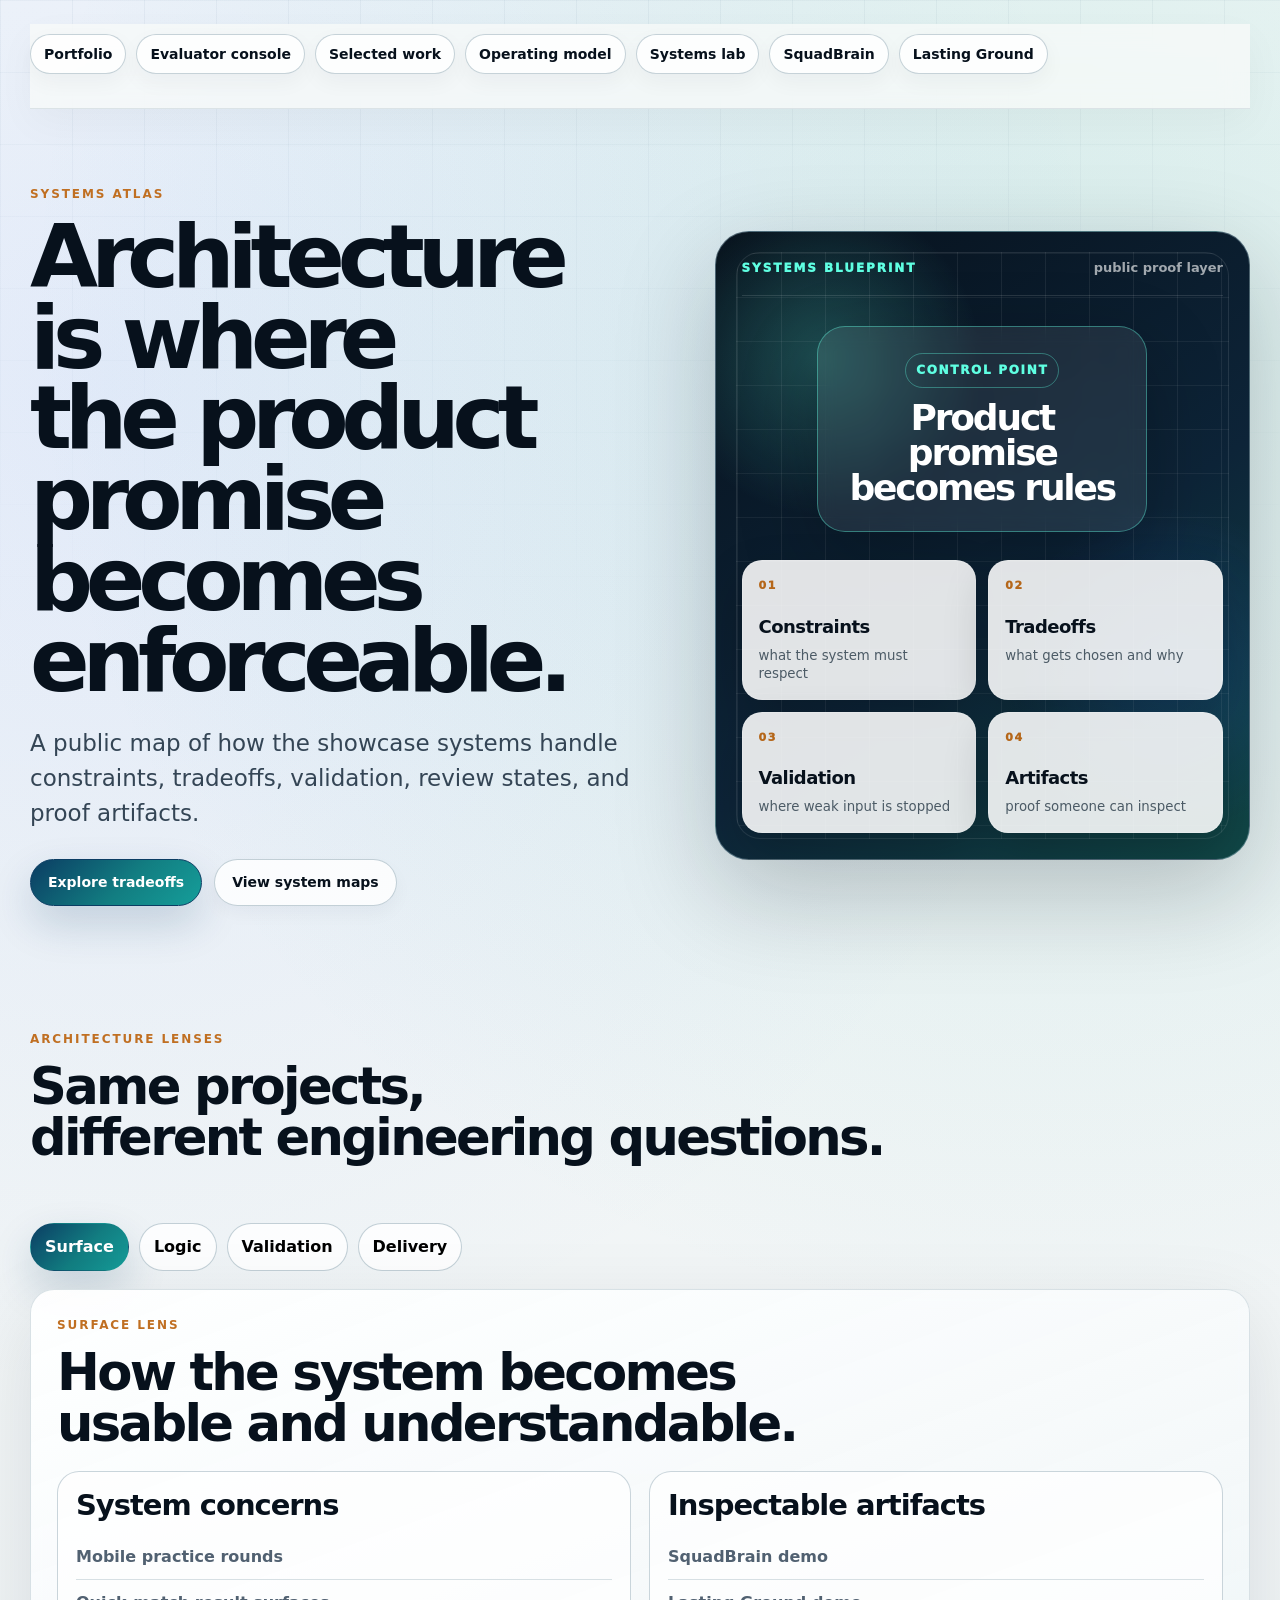
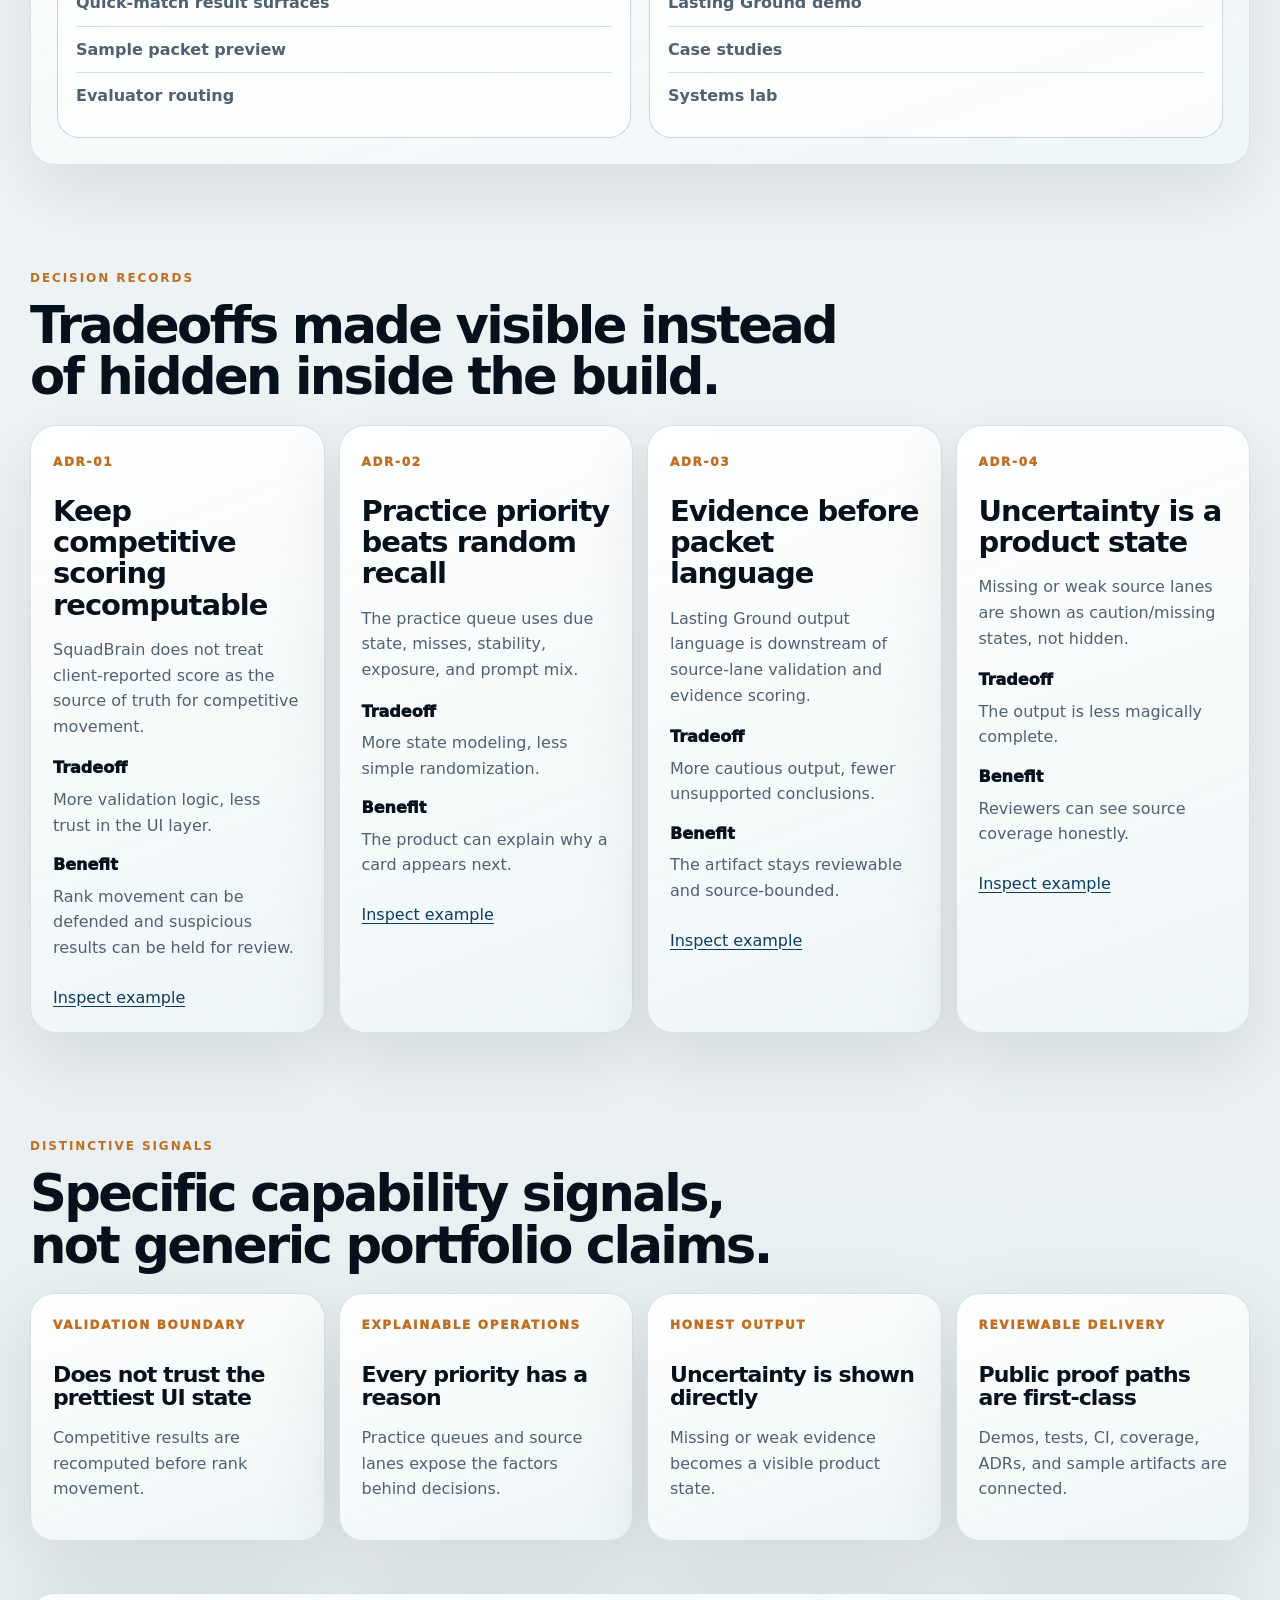
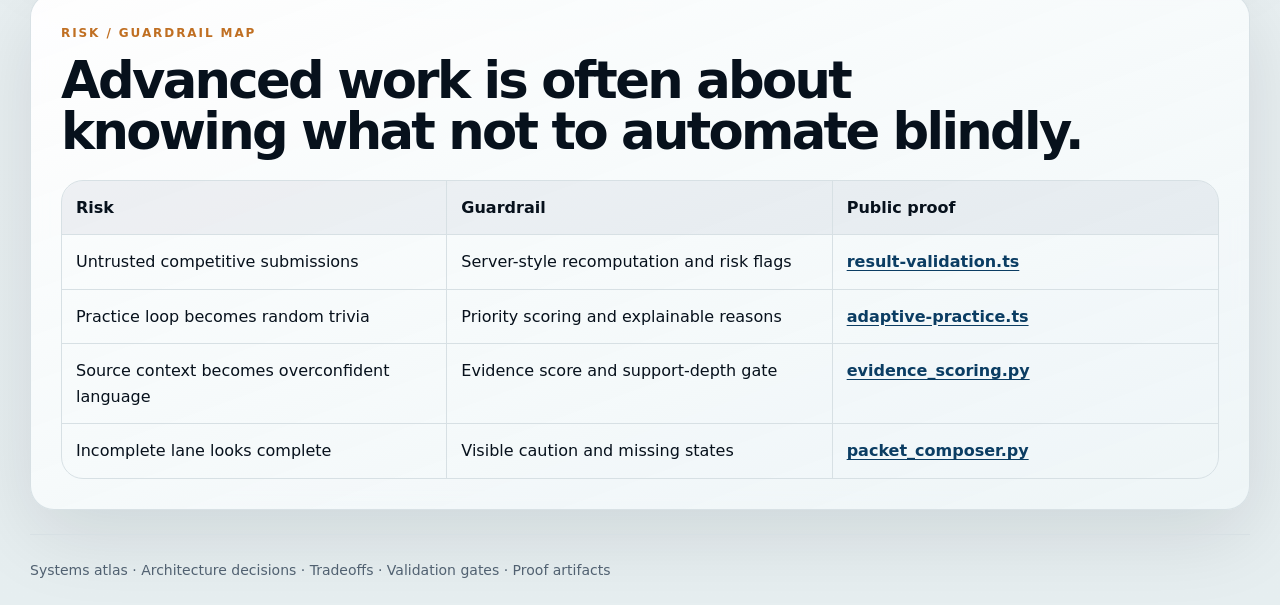
==== commit c41d0815: "Add operating model proof surface" ====
--- a/architecture/index.html
+++ b/architecture/index.html
@@ -9,7 +9,7 @@
 </head>
 <body>
   <main class="wrap">
-    <nav class="topnav"><a href="../">Portfolio</a><a href="../review/">Evaluator console</a><a href="../proof/">Selected work</a><a href="../lab/">Systems lab</a><a href="../case-studies/squadbrain/">SquadBrain</a><a href="../case-studies/lasting-ground/">Lasting Ground</a></nav>
+    <nav class="topnav"><a href="../">Portfolio</a><a href="../review/">Evaluator console</a><a href="../proof/">Selected work</a><a href="../operating-model/">Operating model</a><a href="../lab/">Systems lab</a><a href="../case-studies/squadbrain/">SquadBrain</a><a href="../case-studies/lasting-ground/">Lasting Ground</a></nav>
 
     <section class="hero compact hero-showcase">
       <div>
--- a/site.css
+++ b/site.css
@@ -201,3 +201,15 @@
   .topnav{grid-template-columns:1fr}.topnav a:last-child:nth-child(odd){grid-column:auto}.topnav a{font-size:13px;min-height:36px}
   .system-visual,.visual-proof-wall,.atlas-blueprint,.lens-output,.project.card,.signal-card,.card,.delivery-strip,.artifact-rail,.evaluation-board,.risk-table{width:100%!important;max-width:330px!important;margin-left:0!important;margin-right:0!important}.kicker-row{max-width:330px}.visual-card{max-width:100%}.visual-card img{width:100%}
 }
+
+/* v11 proof command layer: portfolio as evaluation surface */
+.inspection-bento{display:grid;grid-template-columns:1.35fr .8fr .8fr;grid-template-rows:auto auto;gap:16px;align-items:stretch}.inspection-main{grid-row:1/3;position:relative;min-height:360px;border:1px solid rgba(255,255,255,.16);border-radius:34px;padding:30px;background:radial-gradient(circle at 18% 18%,rgba(95,255,226,.18),transparent 28%),linear-gradient(145deg,#07111c,#0d2639 58%,#0f4b4a);box-shadow:0 30px 100px rgba(7,17,28,.18);overflow:hidden;color:#f8fbff}.inspection-main:before{content:"";position:absolute;inset:18px;border:1px solid rgba(255,255,255,.08);border-radius:24px;background:linear-gradient(90deg,rgba(255,255,255,.045) 1px,transparent 1px),linear-gradient(rgba(255,255,255,.04) 1px,transparent 1px);background-size:52px 52px}.inspection-main>*{position:relative;z-index:1}.inspection-main .eyebrow{color:#6fffe8}.inspection-main h2{color:#f8fbff;margin-bottom:16px}.inspection-main p{max-width:580px;color:rgba(248,251,255,.74);font-size:18px}.inspection-actions{display:flex;gap:10px;flex-wrap:wrap;margin-top:28px}.inspection-actions a{display:inline-flex;border:1px solid rgba(255,255,255,.16);border-radius:999px;padding:9px 12px;background:rgba(255,255,255,.08);color:#f8fbff;text-decoration:none;font-weight:900}.inspection-tile{position:relative;display:flex;min-height:172px;flex-direction:column;justify-content:space-between;border:1px solid rgba(184,199,207,.78);border-radius:28px;padding:22px;background:linear-gradient(155deg,rgba(255,255,255,.94),rgba(235,246,249,.84));box-shadow:0 22px 70px rgba(7,17,28,.10);text-decoration:none;color:var(--ink);transition:transform .18s ease,box-shadow .18s ease,border-color .18s ease}.inspection-tile:hover{transform:translateY(-3px);border-color:rgba(21,158,154,.55);box-shadow:0 30px 90px rgba(7,17,28,.14)}.inspection-tile span{display:inline-flex;width:max-content;border-radius:999px;padding:6px 9px;background:rgba(21,158,154,.12);color:#0f766e;font-size:12px;font-weight:950;letter-spacing:.12em}.inspection-tile b{display:block;font-size:22px;line-height:1.02;letter-spacing:-.04em}.inspection-tile small{display:block;color:var(--muted);font-size:14px;line-height:1.35}.inspection-tile:after{content:"↗";position:absolute;right:18px;top:16px;color:rgba(11,61,99,.36);font-weight:950}.btn:focus-visible,.topnav a:focus-visible,.inspection-tile:focus-visible,.inspection-actions a:focus-visible{outline:3px solid rgba(21,158,154,.35);outline-offset:3px}
+@media(prefers-reduced-motion:no-preference){.inspection-main:after{content:"";position:absolute;width:260px;height:260px;border-radius:50%;right:-120px;bottom:-120px;background:radial-gradient(circle,rgba(95,255,226,.22),transparent 70%);animation:softPulse 7s ease-in-out infinite}@keyframes softPulse{0%,100%{transform:scale(.9);opacity:.7}50%{transform:scale(1.08);opacity:1}}}
+@media(max-width:900px){.inspection-bento{grid-template-columns:1fr 1fr}.inspection-main{grid-column:1/-1;grid-row:auto}.inspection-tile{min-height:150px}}
+@media(max-width:700px){.inspection-bento{grid-template-columns:1fr;gap:12px}.inspection-main,.inspection-tile{width:100%!important;max-width:330px!important;margin-left:0!important;margin-right:0!important}.inspection-main{min-height:auto;padding:22px;border-radius:28px}.inspection-main h2{font-size:29px!important}.inspection-main p{font-size:15px}.inspection-actions{display:grid;grid-template-columns:1fr}.inspection-actions a{justify-content:center}.inspection-tile{min-height:142px;padding:18px}.inspection-tile b{font-size:20px}}
+
+/* v12 operating model: portfolio as build-system proof */
+.model-hero{align-items:center}.model-blueprint{position:relative;min-height:500px;border:1px solid rgba(184,199,207,.54);border-radius:36px;background:radial-gradient(circle at 20% 20%,rgba(95,255,226,.20),transparent 26%),radial-gradient(circle at 84% 74%,rgba(47,107,255,.18),transparent 28%),linear-gradient(145deg,#07111c,#0b263c 58%,#0f4b4a);box-shadow:0 36px 110px rgba(7,17,28,.24);overflow:hidden;padding:28px;color:#f8fbff}.model-blueprint:before{content:"";position:absolute;inset:18px;border:1px solid rgba(255,255,255,.10);border-radius:26px;background:linear-gradient(90deg,rgba(255,255,255,.055) 1px,transparent 1px),linear-gradient(rgba(255,255,255,.05) 1px,transparent 1px);background-size:42px 42px;mask-image:radial-gradient(circle,#000 42%,transparent 82%)}.blueprint-ruler{position:relative;z-index:2;display:flex;justify-content:space-between;gap:10px;border-bottom:1px solid rgba(255,255,255,.12);padding-bottom:14px}.blueprint-ruler span{font-size:11px;letter-spacing:.16em;text-transform:uppercase;color:#6fffe8;font-weight:950}.blueprint-center{position:absolute;z-index:3;left:50%;top:50%;width:min(360px,72%);transform:translate(-50%,-50%);border:1px solid rgba(111,255,232,.28);border-radius:30px;background:linear-gradient(160deg,rgba(255,255,255,.14),rgba(255,255,255,.06));backdrop-filter:blur(10px);box-shadow:0 30px 90px rgba(0,0,0,.28);padding:28px;text-align:center}.blueprint-center span{display:inline-flex;border:1px solid rgba(111,255,232,.36);border-radius:999px;padding:7px 10px;font-size:11px;letter-spacing:.14em;text-transform:uppercase;color:#6fffe8;font-weight:950}.blueprint-center strong{display:block;margin:14px 0 10px;font-size:clamp(30px,4vw,46px);line-height:.95;letter-spacing:-.06em}.blueprint-center small{display:block;color:rgba(248,251,255,.72);font-size:14px;line-height:1.45}.blueprint-orbit{position:absolute;z-index:2;border:1px solid rgba(255,255,255,.18);border-radius:999px;background:rgba(255,255,255,.10);color:#f8fbff;padding:10px 14px;font-size:12px;font-weight:950;letter-spacing:.12em;text-transform:uppercase;box-shadow:0 18px 50px rgba(0,0,0,.22)}.blueprint-orbit.one{left:34px;top:120px}.blueprint-orbit.two{right:34px;top:150px}.blueprint-orbit.three{left:56px;bottom:94px}.blueprint-orbit.four{right:58px;bottom:70px}.model-spine{display:grid;grid-template-columns:repeat(5,1fr);gap:12px}.model-stage{position:relative;min-height:360px;border:1px solid rgba(184,199,207,.72);border-radius:28px;padding:22px;background:linear-gradient(180deg,rgba(255,255,255,.92),rgba(238,247,249,.78));box-shadow:0 24px 80px rgba(7,17,28,.10);overflow:hidden}.model-stage:before{content:"";position:absolute;left:22px;right:22px;top:65px;height:1px;background:linear-gradient(90deg,#159e9a,transparent)}.model-stage>span{display:inline-flex;align-items:center;justify-content:center;width:36px;height:36px;border-radius:50%;background:#07111c;color:#6fffe8;font-size:12px;font-weight:950}.model-stage h3{margin-top:28px}.model-stage p{font-size:14px;line-height:1.48;color:#53616d}.model-stage b{display:block;margin-top:22px;font-size:11px;letter-spacing:.14em;text-transform:uppercase;color:#b5671a}.model-stage a{display:block;margin-top:6px;font-weight:900}.model-proof-grid{display:grid;grid-template-columns:1.25fr repeat(2,1fr);gap:16px;align-items:stretch}.model-proof-lead{grid-row:1/3;border:1px solid rgba(255,255,255,.16);border-radius:34px;padding:30px;background:radial-gradient(circle at 18% 14%,rgba(95,255,226,.18),transparent 30%),linear-gradient(145deg,#07111c,#0d2639 58%,#0f4b4a);box-shadow:0 30px 100px rgba(7,17,28,.18);color:#f8fbff}.model-proof-lead .eyebrow{color:#6fffe8}.model-proof-lead h2{color:#f8fbff}.model-proof-lead p{color:rgba(248,251,255,.74);font-size:18px}.model-proof-card{position:relative;border:1px solid rgba(184,199,207,.72);border-radius:28px;padding:24px;background:linear-gradient(155deg,rgba(255,255,255,.94),rgba(235,246,249,.84));box-shadow:0 22px 70px rgba(7,17,28,.10);min-height:220px}.model-proof-card span{display:inline-flex;border:1px solid rgba(21,158,154,.22);border-radius:999px;padding:6px 9px;background:rgba(21,158,154,.10);color:#0f766e;font-size:11px;font-weight:950;letter-spacing:.12em;text-transform:uppercase}.model-proof-card p{color:#566572;font-size:15px}.model-proof-card a{font-weight:900}.quality-loop{display:grid;grid-template-columns:.9fr 1.1fr;gap:18px;align-items:stretch}.quality-panel{border:1px solid rgba(184,199,207,.72);border-radius:34px;padding:30px;background:linear-gradient(145deg,#fff,#edf7f9);box-shadow:0 24px 80px rgba(7,17,28,.10)}.quality-steps{display:grid;grid-template-columns:1fr 1fr;gap:12px}.quality-steps div{border:1px solid rgba(184,199,207,.72);border-radius:24px;padding:20px;background:rgba(255,255,255,.78);box-shadow:0 16px 50px rgba(7,17,28,.07)}.quality-steps span{display:block;color:#b5671a;font-size:11px;letter-spacing:.14em;text-transform:uppercase;font-weight:950}.quality-steps b{display:block;margin:12px 0 6px;font-size:20px;line-height:1.05;letter-spacing:-.035em}.quality-steps small{display:block;color:var(--muted);line-height:1.38}.model-next{border-radius:34px}.model-next .proof{margin-top:18px}
+@media(prefers-reduced-motion:no-preference){.blueprint-orbit{animation:modelFloat 7s ease-in-out infinite}.blueprint-orbit.two{animation-delay:-1.4s}.blueprint-orbit.three{animation-delay:-2.8s}.blueprint-orbit.four{animation-delay:-4.2s}@keyframes modelFloat{0%,100%{transform:translateY(0)}50%{transform:translateY(-8px)}}}
+@media(max-width:1100px){.model-spine{grid-template-columns:repeat(3,1fr)}.model-stage{min-height:300px}.model-proof-grid{grid-template-columns:1fr 1fr}.model-proof-lead{grid-column:1/-1;grid-row:auto}}
+@media(max-width:760px){.model-blueprint{min-height:430px;border-radius:28px;padding:20px}.blueprint-center{width:82%;padding:22px}.blueprint-center strong{font-size:29px}.blueprint-orbit{font-size:10px;padding:8px 10px}.blueprint-orbit.one{left:24px;top:102px}.blueprint-orbit.two{right:22px;top:126px}.blueprint-orbit.three{left:28px;bottom:76px}.blueprint-orbit.four{right:26px;bottom:52px}.model-spine,.model-proof-grid,.quality-loop,.quality-steps{grid-template-columns:1fr}.model-stage{min-height:auto}.model-proof-lead,.model-proof-card,.quality-panel,.quality-steps div{width:100%!important;max-width:330px!important;margin-left:0!important;margin-right:0!important}.model-proof-lead{padding:22px;border-radius:28px}.model-proof-lead p{font-size:15px}.quality-panel{padding:22px;border-radius:28px}}
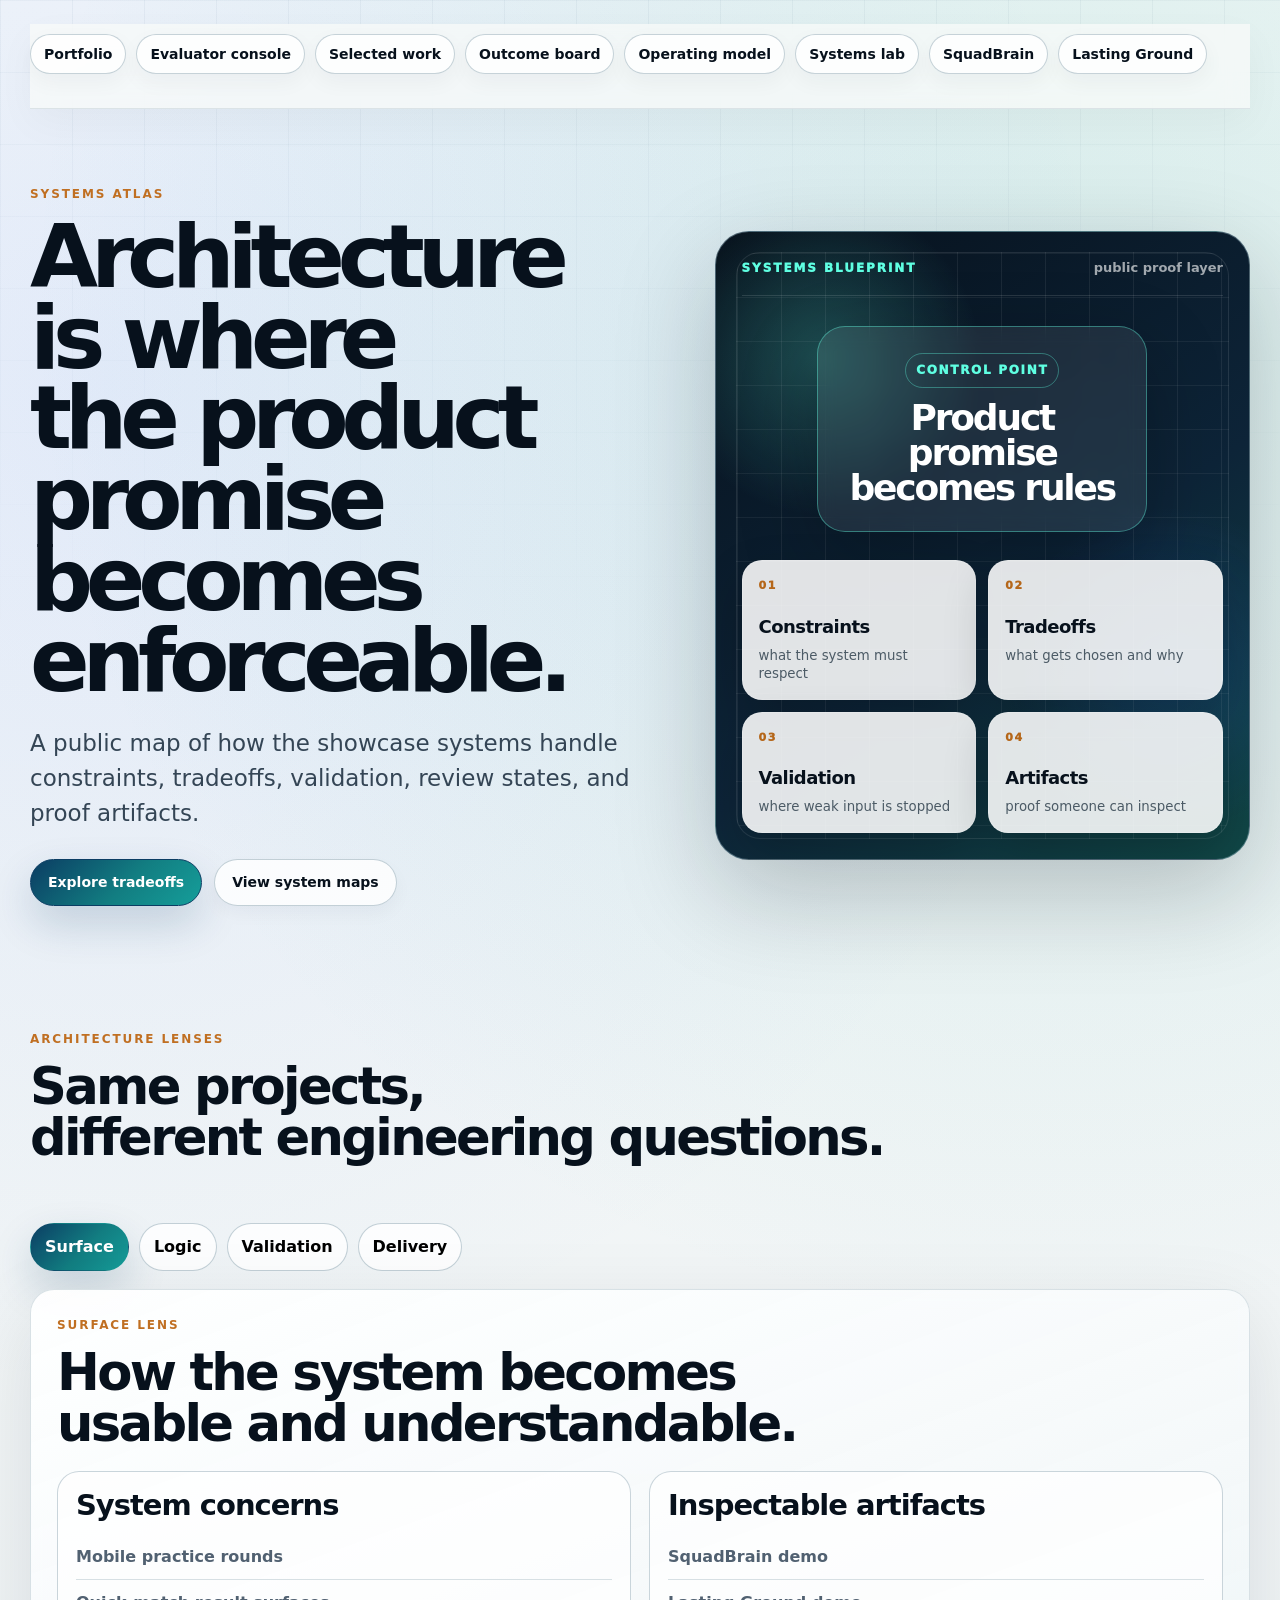
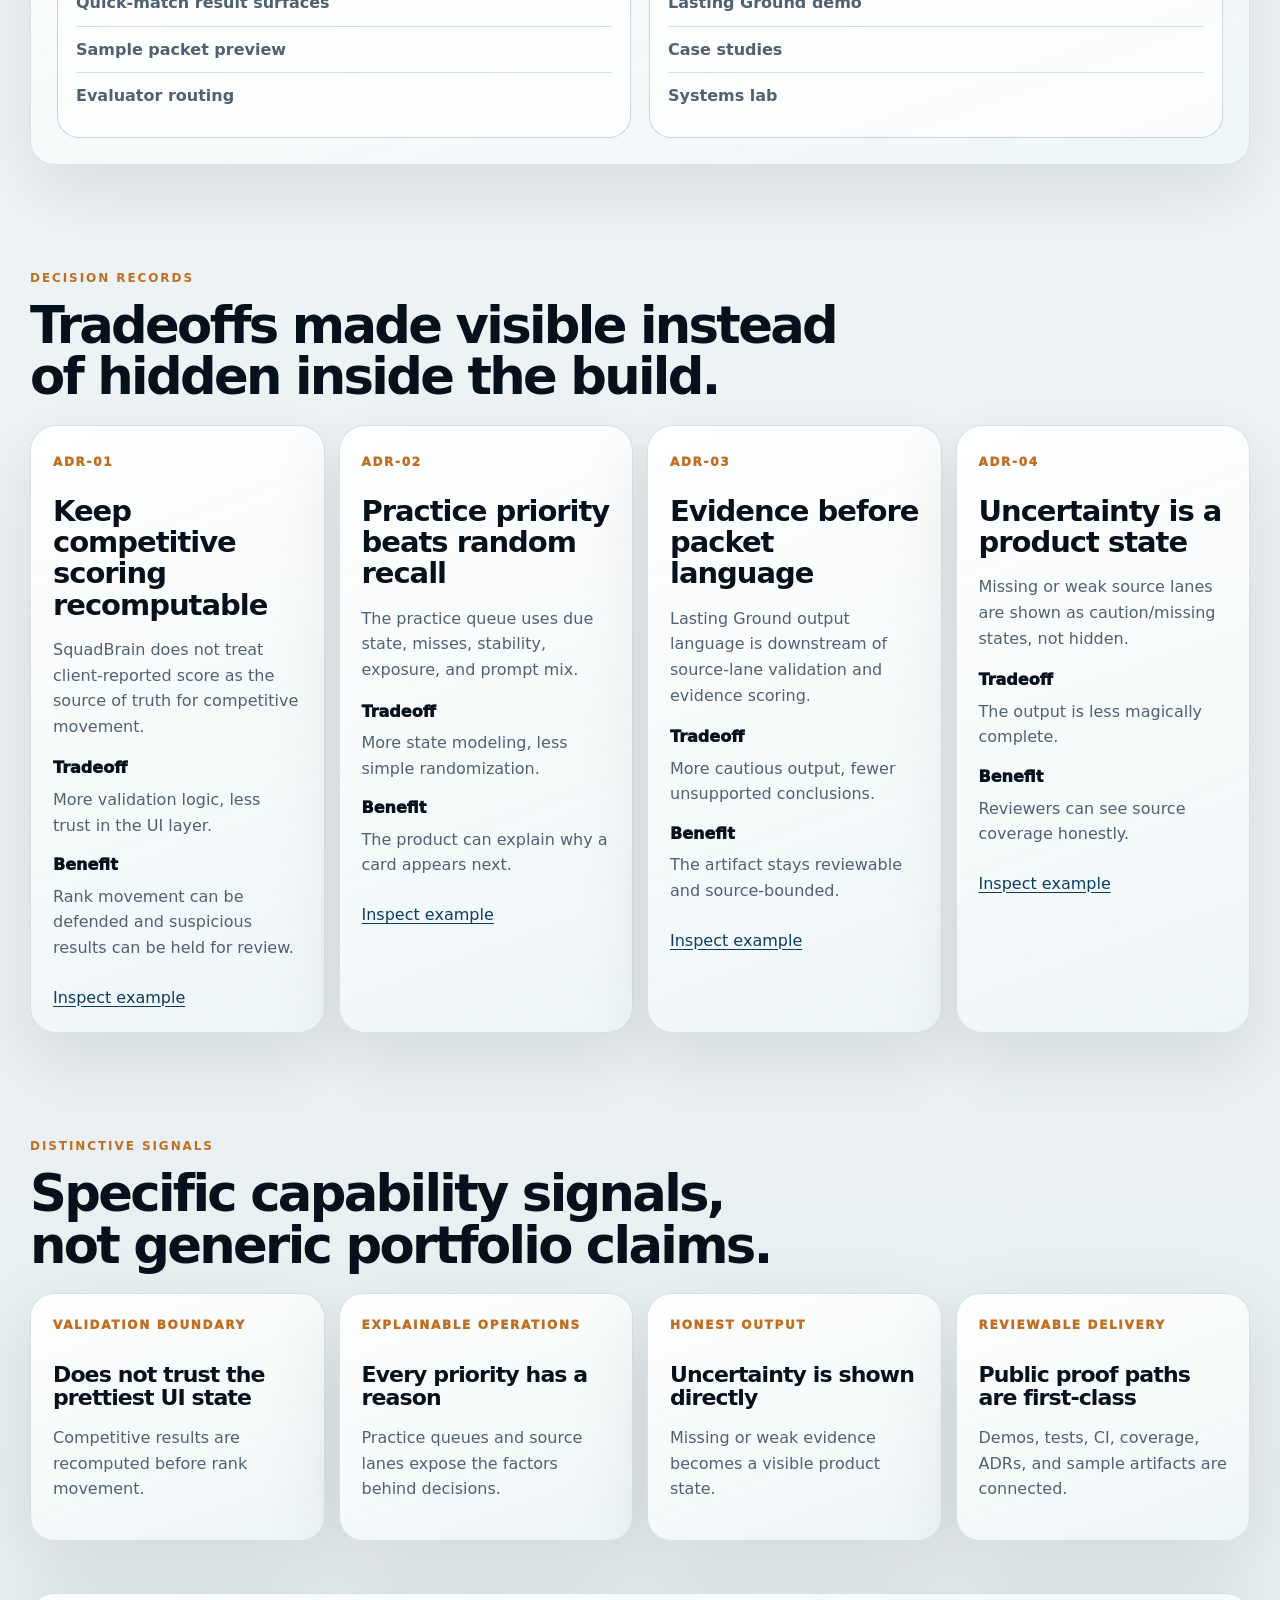
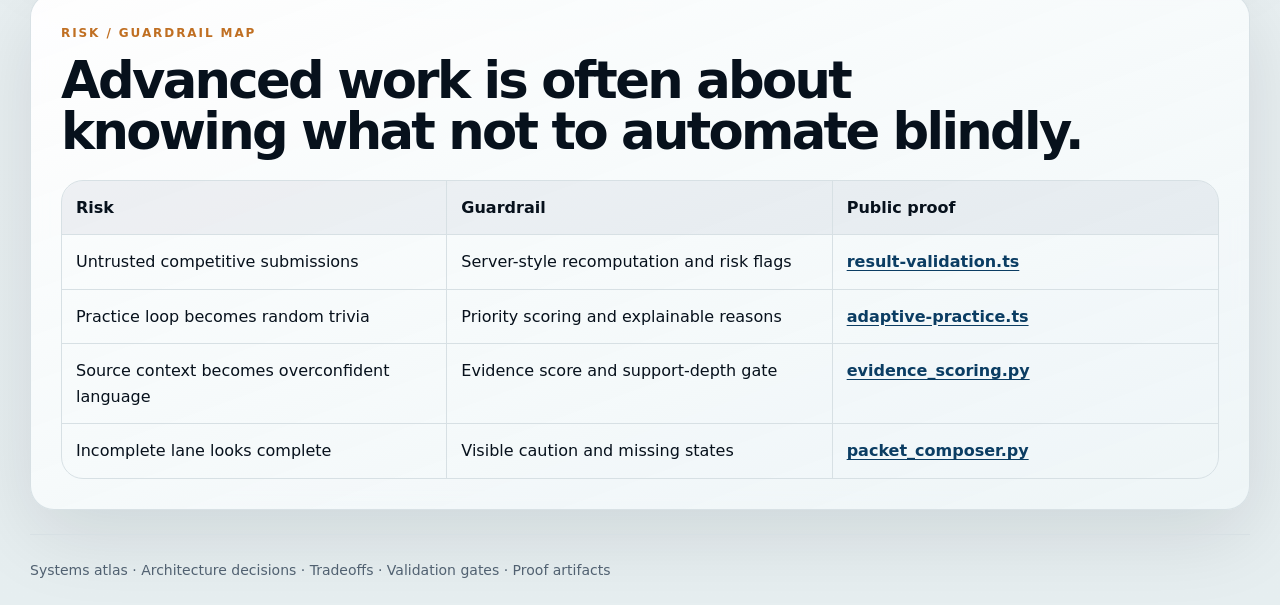
==== commit ef5e105c: "Add outcome evidence board" ====
--- a/architecture/index.html
+++ b/architecture/index.html
@@ -9,7 +9,7 @@
 </head>
 <body>
   <main class="wrap">
-    <nav class="topnav"><a href="../">Portfolio</a><a href="../review/">Evaluator console</a><a href="../proof/">Selected work</a><a href="../operating-model/">Operating model</a><a href="../lab/">Systems lab</a><a href="../case-studies/squadbrain/">SquadBrain</a><a href="../case-studies/lasting-ground/">Lasting Ground</a></nav>
+    <nav class="topnav"><a href="../">Portfolio</a><a href="../review/">Evaluator console</a><a href="../proof/">Selected work</a><a href="../outcomes/">Outcome board</a><a href="../operating-model/">Operating model</a><a href="../lab/">Systems lab</a><a href="../case-studies/squadbrain/">SquadBrain</a><a href="../case-studies/lasting-ground/">Lasting Ground</a></nav>
 
     <section class="hero compact hero-showcase">
       <div>
--- a/site.css
+++ b/site.css
@@ -213,3 +213,11 @@
 @media(prefers-reduced-motion:no-preference){.blueprint-orbit{animation:modelFloat 7s ease-in-out infinite}.blueprint-orbit.two{animation-delay:-1.4s}.blueprint-orbit.three{animation-delay:-2.8s}.blueprint-orbit.four{animation-delay:-4.2s}@keyframes modelFloat{0%,100%{transform:translateY(0)}50%{transform:translateY(-8px)}}}
 @media(max-width:1100px){.model-spine{grid-template-columns:repeat(3,1fr)}.model-stage{min-height:300px}.model-proof-grid{grid-template-columns:1fr 1fr}.model-proof-lead{grid-column:1/-1;grid-row:auto}}
 @media(max-width:760px){.model-blueprint{min-height:430px;border-radius:28px;padding:20px}.blueprint-center{width:82%;padding:22px}.blueprint-center strong{font-size:29px}.blueprint-orbit{font-size:10px;padding:8px 10px}.blueprint-orbit.one{left:24px;top:102px}.blueprint-orbit.two{right:22px;top:126px}.blueprint-orbit.three{left:28px;bottom:76px}.blueprint-orbit.four{right:26px;bottom:52px}.model-spine,.model-proof-grid,.quality-loop,.quality-steps{grid-template-columns:1fr}.model-stage{min-height:auto}.model-proof-lead,.model-proof-card,.quality-panel,.quality-steps div{width:100%!important;max-width:330px!important;margin-left:0!important;margin-right:0!important}.model-proof-lead{padding:22px;border-radius:28px}.model-proof-lead p{font-size:15px}.quality-panel{padding:22px;border-radius:28px}}
+
+/* v13 outcome evidence board: before-system-proof credibility layer */
+.outcome-hero{align-items:center}.outcome-console{position:relative;min-height:500px;border:1px solid rgba(184,199,207,.55);border-radius:36px;background:radial-gradient(circle at 18% 16%,rgba(95,255,226,.18),transparent 27%),radial-gradient(circle at 82% 82%,rgba(47,107,255,.18),transparent 30%),linear-gradient(145deg,#07111c,#0b263c 58%,#0f4b4a);box-shadow:0 36px 110px rgba(7,17,28,.24);overflow:hidden;padding:28px;color:#f8fbff}.outcome-console:before{content:"";position:absolute;inset:18px;border:1px solid rgba(255,255,255,.10);border-radius:26px;background:linear-gradient(90deg,rgba(255,255,255,.055) 1px,transparent 1px),linear-gradient(rgba(255,255,255,.05) 1px,transparent 1px);background-size:46px 46px}.outcome-console>*{position:relative;z-index:1}.outcome-console-top{display:flex;justify-content:space-between;gap:14px;border-bottom:1px solid rgba(255,255,255,.13);padding-bottom:16px}.outcome-console-top span{color:#6fffe8;font-size:11px;letter-spacing:.16em;text-transform:uppercase;font-weight:950}.outcome-console-top b{font-size:13px;color:rgba(248,251,255,.64)}.outcome-meter{display:grid;grid-template-columns:90px 1fr;align-items:end;gap:16px;margin-top:22px;border:1px solid rgba(255,255,255,.14);border-radius:24px;padding:18px;background:rgba(255,255,255,.08);box-shadow:0 18px 54px rgba(0,0,0,.20)}.outcome-meter strong{font-size:54px;line-height:.85;letter-spacing:-.06em;color:#f8fbff}.outcome-meter span{color:rgba(248,251,255,.70);font-weight:800}.outcome-rail{position:absolute;left:28px;right:28px;bottom:28px;display:grid;grid-template-columns:repeat(4,1fr);gap:8px}.outcome-rail span{border:1px solid rgba(111,255,232,.22);border-radius:999px;padding:8px 9px;text-align:center;color:#6fffe8;background:rgba(255,255,255,.07);font-size:10px;font-weight:950;letter-spacing:.08em;text-transform:uppercase}.outcome-preview{display:grid;grid-template-columns:.9fr 1.1fr;gap:20px;align-items:stretch;border:1px solid rgba(184,199,207,.72);border-radius:36px;padding:30px;background:linear-gradient(145deg,rgba(255,255,255,.90),rgba(235,246,249,.78));box-shadow:0 28px 90px rgba(7,17,28,.10)}.outcome-preview-grid{display:grid;grid-template-columns:1fr 1fr;gap:14px}.outcome-preview-grid a{display:flex;min-height:180px;flex-direction:column;justify-content:space-between;border:1px solid rgba(184,199,207,.72);border-radius:28px;padding:22px;background:linear-gradient(155deg,#07111c,#0d2639 58%,#0f4b4a);color:#f8fbff;text-decoration:none;box-shadow:0 22px 70px rgba(7,17,28,.14)}.outcome-preview-grid span{color:#6fffe8;font-size:11px;letter-spacing:.14em;text-transform:uppercase;font-weight:950}.outcome-preview-grid b{font-size:24px;line-height:1.03;letter-spacing:-.04em}.outcome-preview-grid small{color:rgba(248,251,255,.70);font-weight:800}.outcome-ledger{position:relative}.outcome-case{border:1px solid rgba(184,199,207,.72);border-radius:36px;background:linear-gradient(145deg,rgba(255,255,255,.94),rgba(235,246,249,.82));box-shadow:0 28px 90px rgba(7,17,28,.11);padding:28px;margin-top:22px;overflow:hidden}.outcome-case-head{display:grid;grid-template-columns:.8fr 1.2fr;gap:28px;align-items:end;border-bottom:1px solid rgba(184,199,207,.68);padding-bottom:22px}.outcome-case-head h3{font-size:clamp(28px,3vw,44px);margin:0;max-width:780px}.outcome-case-head p:not(.eyebrow){color:#53616d;font-size:17px;margin:0}.outcome-flow{display:grid;grid-template-columns:repeat(3,1fr);gap:14px;margin:22px 0}.outcome-flow div{position:relative;min-height:230px;border:1px solid rgba(184,199,207,.72);border-radius:26px;padding:22px;background:rgba(255,255,255,.76);box-shadow:0 16px 50px rgba(7,17,28,.06)}.outcome-flow div:before{content:"";position:absolute;left:22px;right:22px;top:56px;height:1px;background:linear-gradient(90deg,#159e9a,transparent)}.outcome-flow span{display:block;color:#b5671a;font-size:11px;letter-spacing:.14em;text-transform:uppercase;font-weight:950}.outcome-flow b{display:block;margin-top:28px;font-size:23px;line-height:1.04;letter-spacing:-.035em}.outcome-flow small{display:block;margin-top:10px;color:#5a6873;line-height:1.45}.outcome-links{display:flex;gap:10px;flex-wrap:wrap}.outcome-links a{display:inline-flex;border:1px solid rgba(21,158,154,.28);border-radius:999px;padding:9px 12px;background:#fff;color:#0f4b4a;text-decoration:none;font-weight:900}.verification-grid{display:grid;grid-template-columns:1.1fr repeat(3,1fr);gap:14px}.verification-card{min-height:240px;border:1px solid rgba(184,199,207,.72);border-radius:30px;padding:24px;background:rgba(255,255,255,.82);box-shadow:0 20px 70px rgba(7,17,28,.08)}.verification-card.dark{background:radial-gradient(circle at 18% 14%,rgba(95,255,226,.18),transparent 30%),linear-gradient(145deg,#07111c,#0d2639 58%,#0f4b4a);color:#f8fbff}.verification-card.dark .eyebrow{color:#6fffe8}.verification-card.dark h2{color:#f8fbff}.verification-card>span{display:inline-flex;width:36px;height:36px;align-items:center;justify-content:center;border-radius:50%;background:#07111c;color:#6fffe8;font-size:12px;font-weight:950}.verification-card b{display:block;margin:34px 0 10px;font-size:23px;line-height:1.04;letter-spacing:-.04em}.verification-card p{color:#596774}.squadbrain-outcome{background:linear-gradient(145deg,rgba(255,255,255,.96),rgba(232,247,250,.86))}.lasting-outcome{background:linear-gradient(145deg,rgba(255,255,255,.96),rgba(239,246,235,.88))}
+@media(max-width:980px){.outcome-preview,.outcome-case-head,.verification-grid{grid-template-columns:1fr}.outcome-flow{grid-template-columns:1fr}.outcome-console{min-height:470px}.outcome-rail{grid-template-columns:1fr 1fr}.outcome-preview-grid{grid-template-columns:1fr}.verification-card{min-height:auto}}
+@media(max-width:700px){.outcome-console,.outcome-preview,.outcome-case,.verification-card{width:100%!important;max-width:330px!important;margin-left:0!important;margin-right:0!important}.outcome-console{min-height:auto;padding:20px 20px 150px;border-radius:28px}.outcome-console-top{display:grid}.outcome-meter{grid-template-columns:70px 1fr;padding:15px}.outcome-meter strong{font-size:42px}.outcome-rail{left:20px;right:20px;bottom:20px;grid-template-columns:1fr}.outcome-preview{padding:22px;border-radius:28px}.outcome-preview-grid a{min-height:150px;padding:18px}.outcome-preview-grid b{font-size:21px}.outcome-case{padding:20px;border-radius:28px}.outcome-case-head{gap:12px}.outcome-flow div{min-height:auto}.outcome-links{display:grid;grid-template-columns:1fr}.outcome-links a{justify-content:center}.verification-grid{grid-template-columns:1fr}}
+
+/* v13.1 outcome mobile QA: rail becomes normal flow instead of overlaying the metrics */
+@media(max-width:700px){.outcome-console{padding:20px!important}.outcome-rail{position:relative!important;left:auto!important;right:auto!important;bottom:auto!important;margin-top:14px}.outcome-rail span{display:block}}
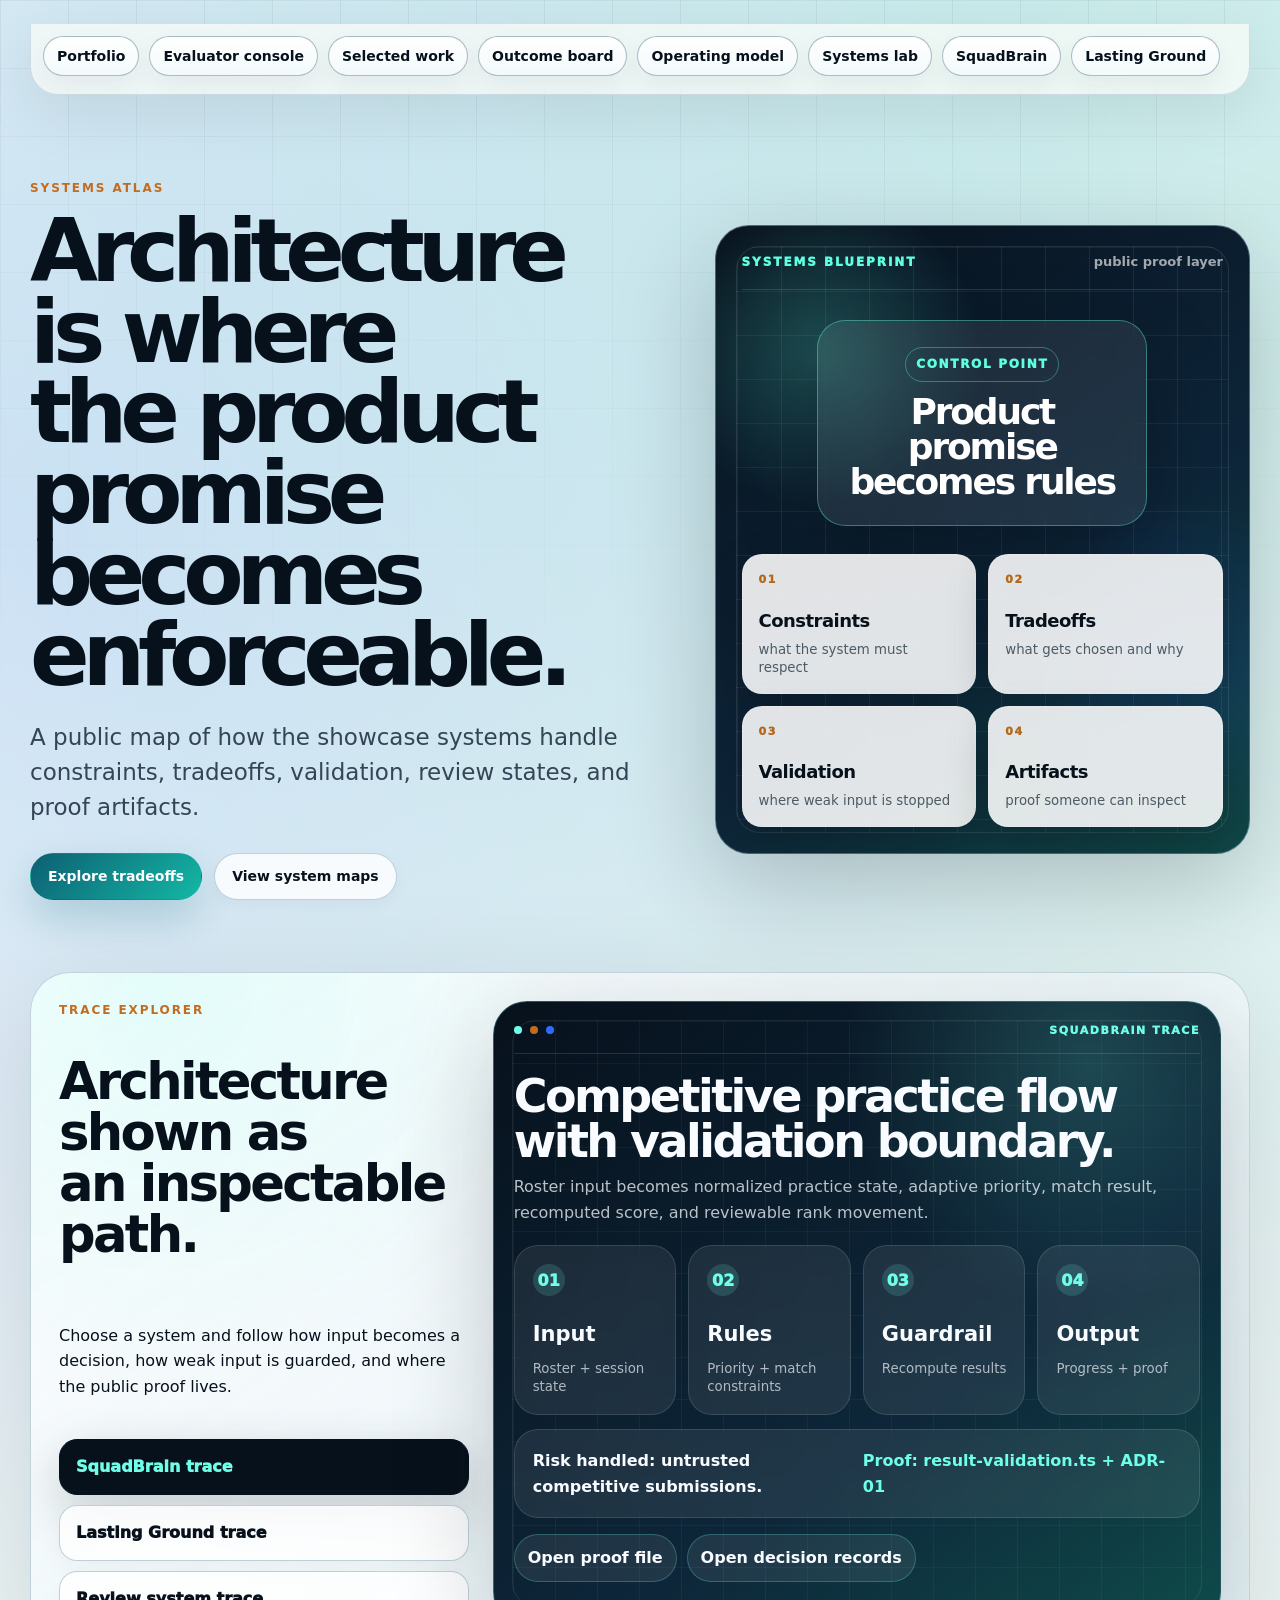
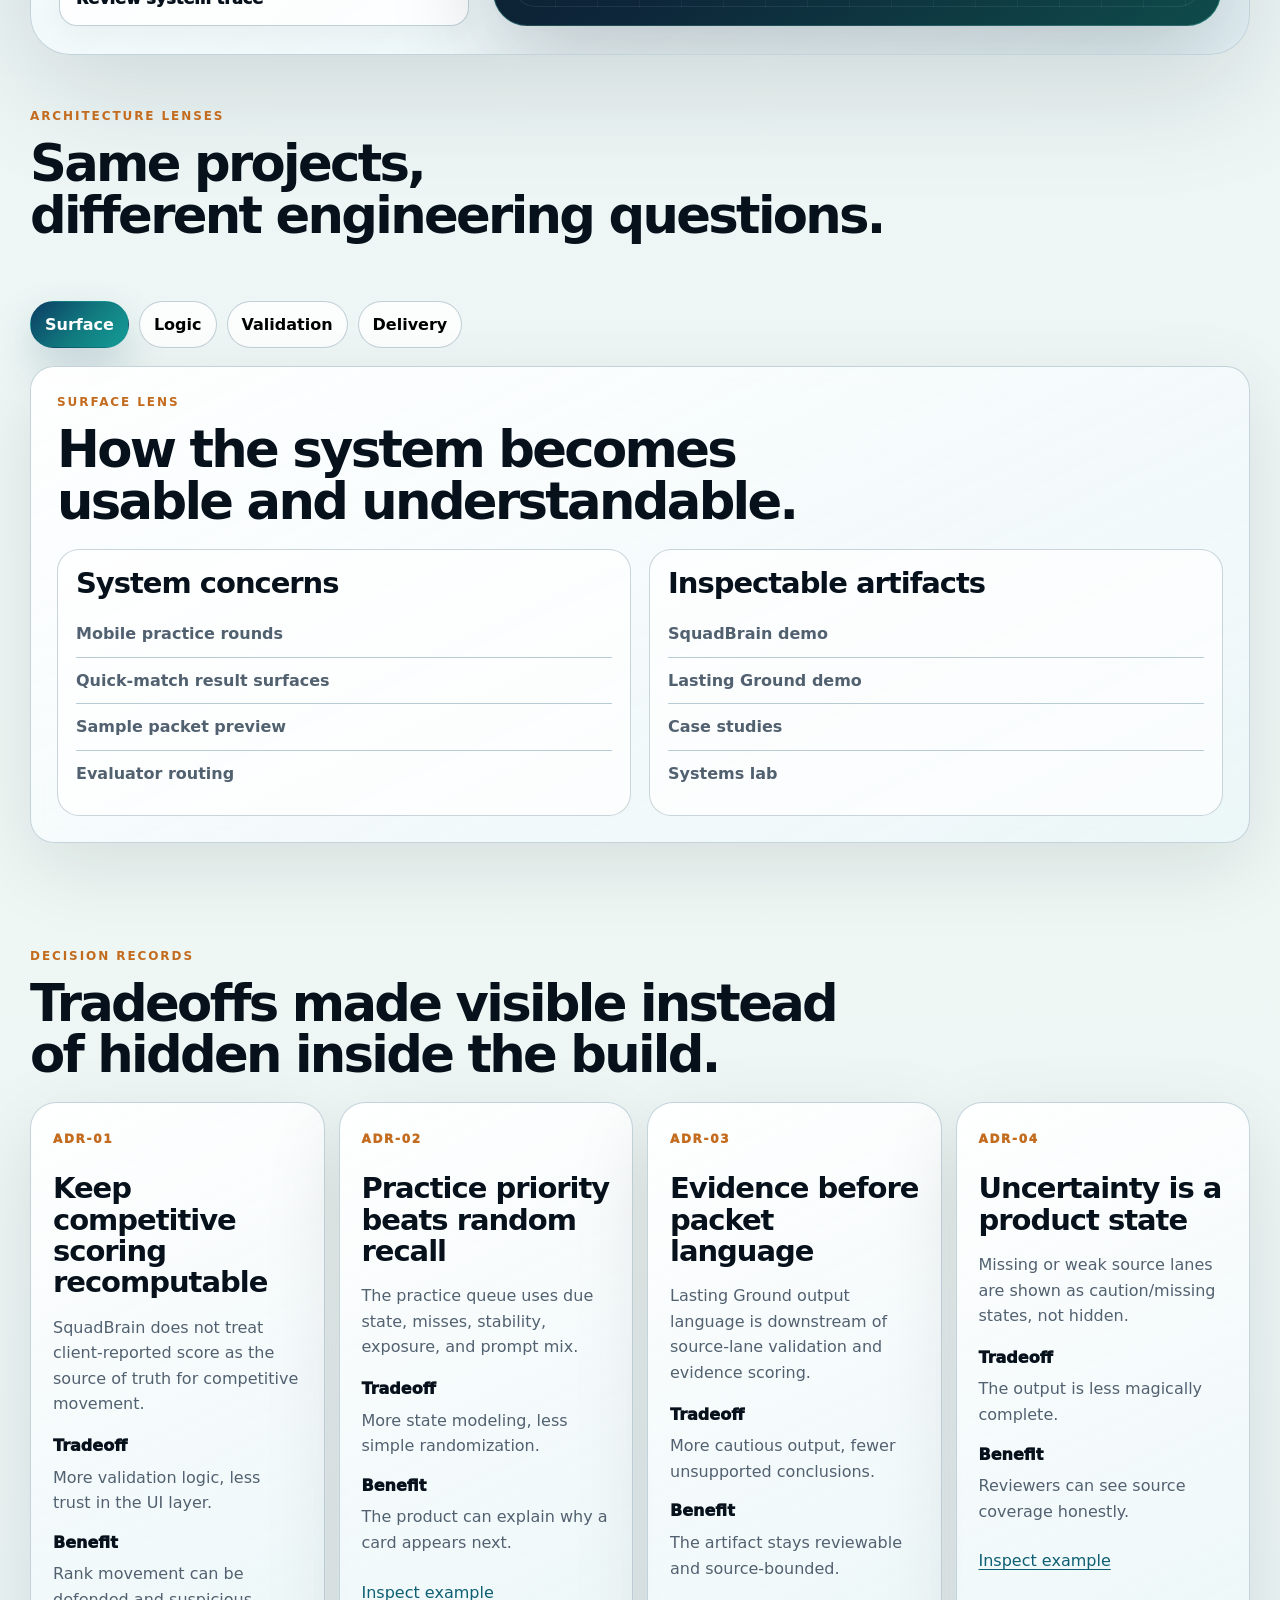
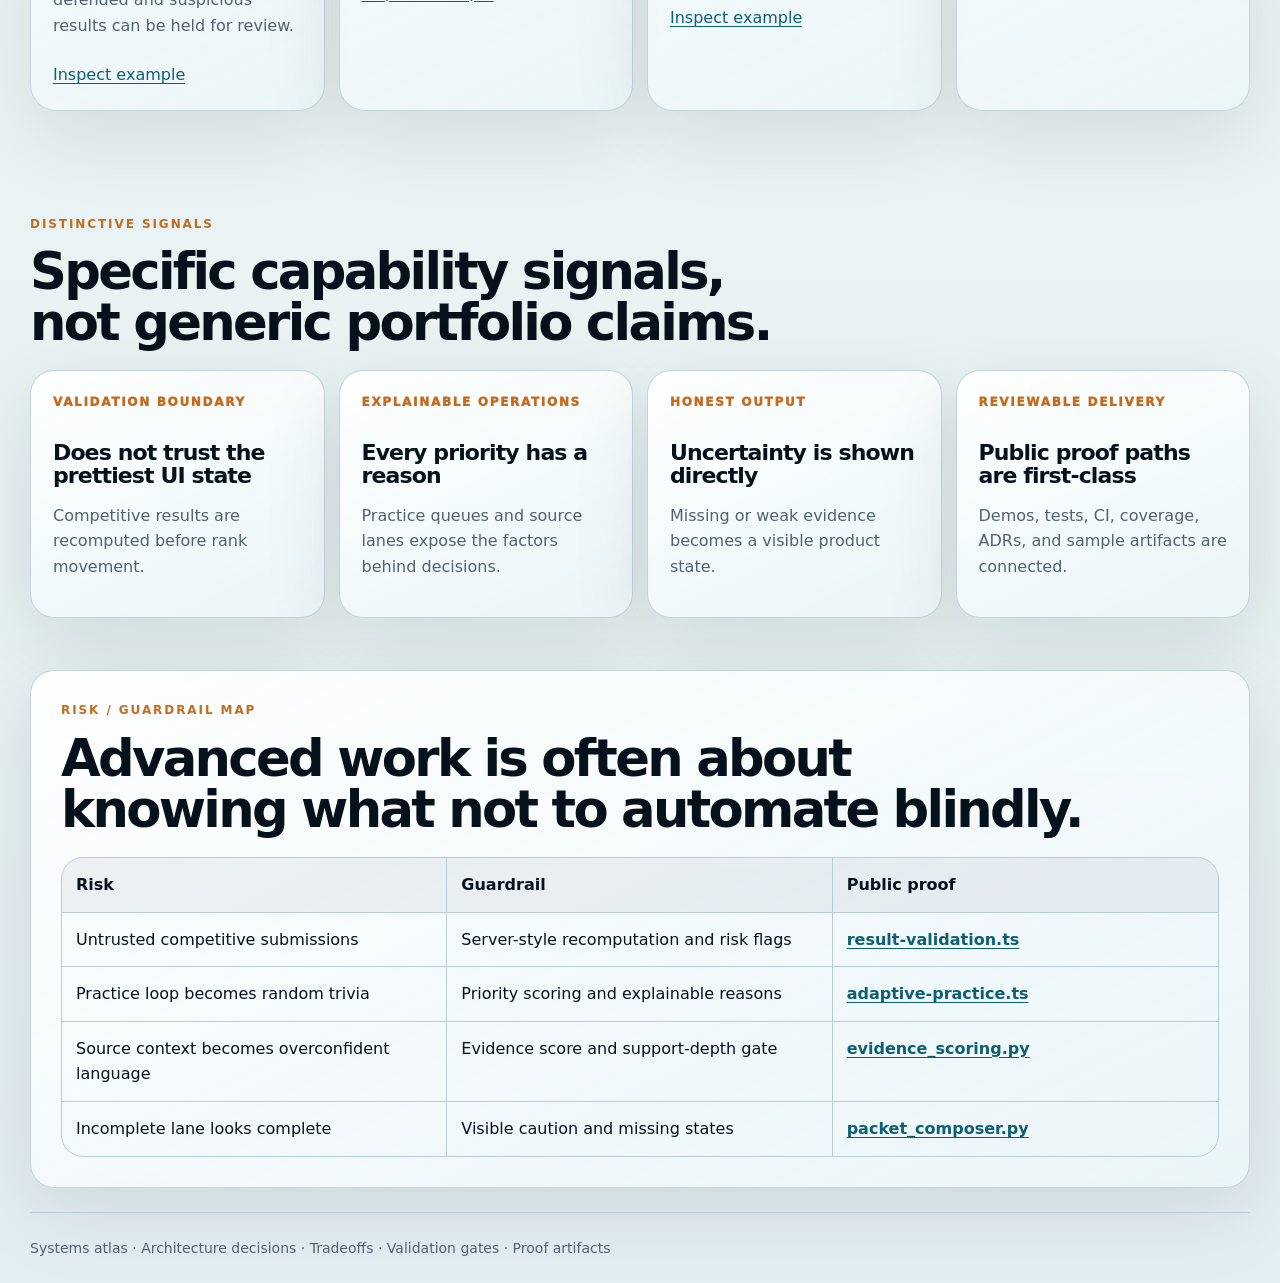
==== commit ec24c591: "Add outcome and architecture inspectors" ====
--- a/architecture/index.html
+++ b/architecture/index.html
@@ -28,6 +28,34 @@
           <div class="blueprint-node"><span>04</span><b>Artifacts</b><small>proof someone can inspect</small></div>
         </div>
       </aside>
+    </section>
+
+
+
+    <section class="section atlas-trace" data-atlas-trace aria-label="Architecture trace explorer">
+      <div class="atlas-trace-copy">
+        <p class="eyebrow">Trace explorer</p>
+        <h2><span>Architecture shown as</span><span>an inspectable path.</span></h2>
+        <p>Choose a system and follow how input becomes a decision, how weak input is guarded, and where the public proof lives.</p>
+        <div class="atlas-trace-tabs" role="tablist" aria-label="Architecture traces">
+          <button class="active" type="button" data-trace-key="squad">SquadBrain trace</button>
+          <button type="button" data-trace-key="lasting">Lasting Ground trace</button>
+          <button type="button" data-trace-key="review">Review system trace</button>
+        </div>
+      </div>
+      <div class="atlas-trace-console">
+        <div class="atlas-trace-top"><i></i><i></i><i></i><span data-trace-label>SquadBrain trace</span></div>
+        <h3 data-trace-title>Competitive practice flow with validation boundary.</h3>
+        <p data-trace-summary>Roster input becomes normalized practice state, adaptive priority, match result, recomputed score, and reviewable rank movement.</p>
+        <div class="trace-flow" data-trace-flow>
+          <div><span>01</span><b>Input</b><small>Roster + session state</small></div>
+          <div><span>02</span><b>Rules</b><small>Priority + match constraints</small></div>
+          <div><span>03</span><b>Guardrail</b><small>Recompute results</small></div>
+          <div><span>04</span><b>Output</b><small>Progress + proof</small></div>
+        </div>
+        <div class="trace-receipt"><b data-trace-risk>Risk handled: untrusted competitive submissions.</b><span data-trace-proof>Proof: result-validation.ts + ADR-01</span></div>
+        <div class="trace-actions"><a data-trace-primary href="https://github.com/sulmusic2-star/squadbrain-showcase/blob/main/examples/result-validation.ts">Open proof file</a><a data-trace-secondary href="https://github.com/sulmusic2-star/squadbrain-showcase/tree/main/docs/adr">Open decision records</a></div>
+      </div>
     </section>
 
     <section class="section architecture-lenses" id="diagrams">
--- a/site.css
+++ b/site.css
@@ -221,3 +221,76 @@
 
 /* v13.1 outcome mobile QA: rail becomes normal flow instead of overlaying the metrics */
 @media(max-width:700px){.outcome-console{padding:20px!important}.outcome-rail{position:relative!important;left:auto!important;right:auto!important;bottom:auto!important;margin-top:14px}.outcome-rail span{display:block}}
+
+/* v14 diligence packet: portable public proof artifact */
+.diligence-hero{align-items:center}.packet-preview,.packet-thumb{display:block;border:1px solid rgba(184,199,207,.72);border-radius:30px;background:#fff;padding:12px;box-shadow:0 30px 100px rgba(7,17,28,.16);overflow:hidden}.packet-preview img,.packet-thumb img{display:block;width:100%;border-radius:20px;background:#f6f2ea}.packet-preview:hover,.packet-thumb:hover{transform:translateY(-2px)}.packet-strip{display:grid;grid-template-columns:.95fr 1.05fr;gap:24px;align-items:center;border:1px solid rgba(184,199,207,.72);border-radius:36px;padding:30px;background:linear-gradient(145deg,rgba(255,255,255,.94),rgba(235,246,249,.84));box-shadow:0 30px 100px rgba(7,17,28,.11)}.packet-thumb{max-height:360px}.packet-thumb img{aspect-ratio:11/8.5;object-fit:cover;object-position:top}.packet-grid{display:grid;grid-template-columns:1.15fr repeat(3,1fr);gap:14px}.packet-card{min-height:230px;border:1px solid rgba(184,199,207,.72);border-radius:28px;padding:24px;background:rgba(255,255,255,.84);box-shadow:0 20px 70px rgba(7,17,28,.08)}.packet-card.dark{background:radial-gradient(circle at 18% 14%,rgba(95,255,226,.18),transparent 30%),linear-gradient(145deg,#07111c,#0d2639 58%,#0f4b4a);color:#f8fbff}.packet-card.dark .eyebrow{color:#6fffe8}.packet-card.dark h2{color:#f8fbff}.packet-card.dark p{color:rgba(248,251,255,.72)}.packet-card>span{display:inline-flex;width:36px;height:36px;border-radius:50%;align-items:center;justify-content:center;background:#07111c;color:#6fffe8;font-size:12px;font-weight:950}.packet-card b{display:block;margin:34px 0 10px;font-size:23px;line-height:1.04;letter-spacing:-.04em}.packet-card p{color:#596774}.packet-cta{border-radius:30px}
+@media(max-width:980px){.packet-strip,.packet-grid{grid-template-columns:1fr}.packet-card{min-height:auto}.packet-thumb{max-height:none}}
+@media(max-width:700px){.packet-strip,.packet-preview,.packet-thumb,.packet-card{width:100%!important;max-width:330px!important;margin-left:0!important;margin-right:0!important}.packet-strip{padding:22px;border-radius:28px}.packet-preview,.packet-thumb{padding:8px;border-radius:22px}.packet-preview img,.packet-thumb img{border-radius:16px}.packet-grid{grid-template-columns:1fr}}
+
+/* v15 advanced diligence packet: review command center and review packet */
+.review-command{display:grid;grid-template-columns:1.2fr repeat(4,1fr);gap:14px}.review-command-main{min-height:250px;border:1px solid rgba(255,255,255,.16);border-radius:30px;padding:26px;background:radial-gradient(circle at 18% 14%,rgba(95,255,226,.18),transparent 30%),linear-gradient(145deg,#07111c,#0d2639 58%,#0f4b4a);box-shadow:0 26px 90px rgba(7,17,28,.16);color:#f8fbff}.review-command-main .eyebrow{color:#6fffe8}.review-command-main h2{color:#f8fbff}.review-command-main p{color:rgba(248,251,255,.72)}.review-command>a{display:flex;min-height:250px;flex-direction:column;justify-content:space-between;border:1px solid rgba(184,199,207,.72);border-radius:28px;padding:22px;background:rgba(255,255,255,.84);box-shadow:0 20px 70px rgba(7,17,28,.08);text-decoration:none;color:var(--ink)}.review-command>a span{display:inline-flex;width:max-content;border-radius:999px;background:rgba(21,158,154,.12);color:#0f766e;padding:7px 10px;font-size:11px;font-weight:950;letter-spacing:.1em;text-transform:uppercase}.review-command>a b{display:block;font-size:23px;line-height:1.02;letter-spacing:-.04em}.review-command>a small{display:block;color:var(--muted);line-height:1.35}.review-command>a:hover{transform:translateY(-2px);border-color:rgba(21,158,154,.44)}
+@media(max-width:1100px){.review-command{grid-template-columns:1fr 1fr}.review-command-main{grid-column:1/-1}.review-command>a{min-height:180px}}
+@media(max-width:700px){.review-command{grid-template-columns:1fr}.review-command-main,.review-command>a{width:100%!important;max-width:330px!important;margin-left:0!important;margin-right:0!important}.review-command-main,.review-command>a{min-height:auto;border-radius:26px;padding:20px}.review-command>a{gap:26px}}
+
+/* v16 premium proof system: colder palette, stronger artifact frames, safer responsive graphics */
+:root{
+  --bg:#eaf4f6;
+  --paper:#fbfdf8;
+  --paper-2:#e8f2f4;
+  --ink:#07111c;
+  --muted:#526170;
+  --line:#b9cbd5;
+  --accent:#0d5f72;
+  --accent-2:#c36b1e;
+  --green:#0f766e;
+  --teal:#14b8a6;
+  --electric:#2f6bff;
+  --shadow:0 28px 90px rgba(7,17,28,.12);
+}
+body{background:radial-gradient(circle at 82% 0,rgba(20,184,166,.16),transparent 33%),radial-gradient(circle at 4% 12%,rgba(47,107,255,.13),transparent 28%),linear-gradient(180deg,#eaf4f6,#eef7f4 56%,#e3eef2);}
+body:before{background:linear-gradient(90deg,rgba(7,17,28,.055) 1px,transparent 1px),linear-gradient(rgba(7,17,28,.04) 1px,transparent 1px);background-size:68px 68px;mask-image:linear-gradient(#000,transparent 78%)}
+.topnav{border:1px solid rgba(185,203,213,.62);border-top:0;border-radius:0 0 28px 28px;background:rgba(251,253,248,.72);box-shadow:0 18px 60px rgba(7,17,28,.08);padding:12px 12px 18px;margin-bottom:18px}.topnav a{background:linear-gradient(180deg,#fff,#f3fafb);border-color:rgba(139,162,174,.72);box-shadow:0 10px 24px rgba(7,17,28,.055)}.topnav a:hover{background:#07111c;color:#6fffe8;border-color:#07111c}.btn.primary{background:linear-gradient(135deg,#0d5f72,#14b8a6);border-color:transparent;box-shadow:0 18px 42px rgba(13,95,114,.22)}.btn:not(.primary):hover{border-color:#0d5f72;color:#0d5f72;background:#fff}.card,.project.card,.signal-card,.capability-card,.model-stage,.model-proof-card,.outcome-case,.outcome-flow div,.packet-card,.review-command>a,.matrix-card,.adr-card,.quality-panel,.verification-card{box-shadow:0 24px 80px rgba(7,17,28,.10);border-color:rgba(185,203,213,.82);background:linear-gradient(155deg,rgba(255,255,255,.94),rgba(235,246,249,.82))}.project.card,.outcome-preview,.packet-strip,.inspection-bento,.delivery-strip,.artifact-rail,.evaluation-board{border-color:rgba(185,203,213,.84);box-shadow:0 28px 90px rgba(7,17,28,.105)}
+.system-visual{display:grid;grid-template-columns:1fr 1fr;gap:14px;min-height:auto;padding:22px;border-color:rgba(185,203,213,.72);background:radial-gradient(circle at 12% 10%,rgba(111,255,232,.18),transparent 28%),linear-gradient(145deg,#07111c,#0b263c 56%,#0f4b4a);box-shadow:0 34px 110px rgba(7,17,28,.22)}.system-visual:before,.system-line,.system-chip{display:none}.system-node{position:relative!important;inset:auto!important;width:auto!important;min-height:158px;border-color:rgba(111,255,232,.24);background:linear-gradient(180deg,rgba(255,255,255,.12),rgba(255,255,255,.07));box-shadow:0 18px 54px rgba(0,0,0,.20);backdrop-filter:blur(10px)}.system-node span{background:#6fffe8;color:#07111c}.system-node b{color:#f8fbff}.system-node small{color:rgba(248,251,255,.68)}
+.visual-card{border-color:rgba(185,203,213,.84);background:linear-gradient(180deg,#07111c,#0d2639);padding:12px}.visual-card img{border-radius:22px;background:#07111c;object-fit:contain;box-shadow:inset 0 0 0 1px rgba(255,255,255,.08)}.visual-card figcaption{margin:0 -12px -12px;border-top-color:rgba(255,255,255,.12);background:#fbfdf8;border-radius:0 0 18px 18px}.packet-preview,.packet-thumb{background:linear-gradient(145deg,#07111c,#0d3445);border-color:rgba(111,255,232,.24);box-shadow:0 34px 110px rgba(7,17,28,.20)}.packet-preview img,.packet-thumb img{background:#eaf4f6;border:1px solid rgba(111,255,232,.12)}.review-command-main,.packet-card.dark,.model-proof-lead,.inspection-main,.outcome-console,.model-blueprint{background:radial-gradient(circle at 18% 14%,rgba(111,255,232,.20),transparent 30%),linear-gradient(145deg,#07111c,#0d2639 58%,#0f4b4a)}.atlas-orbit{background:radial-gradient(circle at 50% 50%,rgba(111,255,232,.20),transparent 32%),linear-gradient(145deg,#07111c,#0b263c 58%,#0f4b4a);border-color:rgba(111,255,232,.18)}.orbit-core{background:linear-gradient(135deg,#6fffe8,#2f6bff);color:#07111c}.orbit-node{background:rgba(255,255,255,.12);color:#f8fbff;border-color:rgba(111,255,232,.22);backdrop-filter:blur(8px)}.outcome-preview-grid a{background:linear-gradient(155deg,#07111c,#0d2639 58%,#0f4b4a)}
+@media(max-width:980px){.system-visual{grid-template-columns:1fr}.system-node{min-height:auto}.topnav{border-radius:0 0 22px 22px}.visual-card,.packet-strip,.outcome-preview,.project.card{max-width:100%!important}}
+@media(max-width:700px){.topnav{position:relative;top:auto}.system-visual,.visual-card,.packet-strip,.packet-preview,.packet-thumb,.packet-card,.review-command-main,.review-command>a{max-width:none!important;width:100%!important}.visual-card figcaption{padding:16px}.hero.compact{padding-top:28px}}
+
+/* v16.1 visual QA fixes: readable dark signal and no mobile media overflow */
+.primary-signal{background:radial-gradient(circle at 18% 14%,rgba(111,255,232,.20),transparent 30%),linear-gradient(145deg,#07111c,#0d2639 58%,#0f4b4a)!important;color:#f8fbff!important}.primary-signal b,.primary-signal h2{color:#f8fbff!important}.primary-signal span,.primary-signal small{color:rgba(248,251,255,.76)!important}.hero>*,.diligence-hero>*,.packet-preview,.packet-thumb,.visual-card{min-width:0}.packet-preview img,.packet-thumb img{max-width:100%;height:auto;object-fit:contain}.diligence-hero .packet-preview{width:100%;max-width:560px;justify-self:end}.signal-card:not(.primary-signal){background:linear-gradient(155deg,rgba(255,255,255,.94),rgba(235,246,249,.82))}
+@media(max-width:880px){.diligence-hero .packet-preview{justify-self:stretch;max-width:100%;width:100%;}.packet-preview img,.packet-thumb img{width:100%;height:auto;object-fit:contain}.packet-preview,.packet-thumb{overflow:hidden}}
+
+/* v16.2 mobile packet preview hard stop */
+@media(max-width:880px){.hero,.diligence-hero{grid-template-columns:minmax(0,1fr)!important}.diligence-hero .packet-preview,.packet-preview,.packet-thumb{max-width:100%!important;width:100%!important;justify-self:stretch!important}.packet-preview img,.packet-thumb img{display:block;width:100%!important;max-width:100%!important}}
+
+/* v16.3 mobile: remove oversized packet preview from the first fold */
+@media(max-width:700px){.diligence-hero .packet-preview{display:none!important}}
+
+/* v16.4 mobile cards stay inside viewport */
+@media(max-width:700px){.review-command,.packet-grid,.signal-board,.inspection-bento{grid-template-columns:minmax(0,1fr)!important;overflow:hidden}.review-command-main,.review-command>a,.packet-card,.signal-card,.inspection-main,.inspection-tile,.outcome-preview,.packet-strip{max-width:calc(100vw - 28px)!important;width:100%!important;min-width:0!important}.review-command-main p,.review-command>a small,.packet-card p,.signal-card small{overflow-wrap:anywhere}}
+
+/* v17 public proof surface: profile proof router */
+.profile-proof-router{display:grid;grid-template-columns:.82fr 1.18fr;gap:24px;align-items:center;border:1px solid rgba(185,203,213,.84);border-radius:36px;padding:30px;background:linear-gradient(145deg,rgba(255,255,255,.92),rgba(235,246,249,.82));box-shadow:0 30px 100px rgba(7,17,28,.11)}.profile-proof-router img{display:block;width:100%;border-radius:28px;background:#07111c;box-shadow:0 28px 90px rgba(7,17,28,.18);border:1px solid rgba(111,255,232,.20)}@media(max-width:900px){.profile-proof-router{grid-template-columns:1fr;padding:22px;border-radius:28px}.profile-proof-router img{border-radius:22px}}
+
+
+/* v18 active-proof layer: interactive proof workbench + case study consoles */
+.proof-workbench{display:grid;grid-template-columns:.82fr 1.18fr;gap:24px;align-items:stretch;margin:44px 0;border:1px solid rgba(185,203,213,.84);border-radius:40px;padding:30px;background:radial-gradient(circle at 12% 0,rgba(111,255,232,.18),transparent 32%),linear-gradient(145deg,rgba(255,255,255,.82),rgba(226,241,246,.78));box-shadow:0 34px 120px rgba(7,17,28,.14);overflow:hidden}.workbench-copy{display:flex;flex-direction:column;justify-content:space-between;gap:22px}.workbench-copy h2 span{display:block}.workbench-tabs{display:grid;gap:10px}.workbench-tabs button{appearance:none;border:1px solid rgba(185,203,213,.9);border-radius:18px;padding:14px 16px;background:rgba(255,255,255,.82);color:#07111c;font:inherit;font-weight:950;text-align:left;cursor:pointer;box-shadow:0 10px 26px rgba(7,17,28,.04);transition:transform .16s ease,background .16s ease,border-color .16s ease}.workbench-tabs button:hover{transform:translateX(2px);border-color:rgba(11,61,99,.42)}.workbench-tabs button.active{background:#07111c;color:#6fffe8;border-color:#07111c;box-shadow:0 18px 52px rgba(7,17,28,.20)}.workbench-app{position:relative;overflow:hidden;border-radius:32px;border:1px solid rgba(111,255,232,.22);background:radial-gradient(circle at 80% 10%,rgba(111,255,232,.18),transparent 30%),linear-gradient(145deg,#07111c,#0d2639 62%,#0f4b4a);box-shadow:0 34px 110px rgba(7,17,28,.24);color:#f8fbff}.workbench-app:before{content:"";position:absolute;inset:18px;border:1px solid rgba(255,255,255,.08);border-radius:24px;background:linear-gradient(90deg,rgba(255,255,255,.052) 1px,transparent 1px),linear-gradient(rgba(255,255,255,.044) 1px,transparent 1px);background-size:42px 42px;pointer-events:none}.workbench-app>*{position:relative;z-index:1}.workbench-top{display:flex;align-items:center;gap:8px;padding:18px 22px;border-bottom:1px solid rgba(255,255,255,.12);color:#6fffe8;font-size:12px;letter-spacing:.14em;text-transform:uppercase;font-weight:950}.workbench-top span{width:9px;height:9px;border-radius:50%;background:#6fffe8}.workbench-top span:nth-child(2){background:#c36b1e}.workbench-top span:nth-child(3){background:#2f6bff}.workbench-top b{margin-left:auto;color:#6fffe8}.workbench-grid{display:grid;grid-template-columns:1.12fr .72fr;gap:16px;padding:24px}.workbench-readout,.workbench-metrics>div,.workbench-log{border:1px solid rgba(255,255,255,.12);border-radius:24px;background:rgba(255,255,255,.08);backdrop-filter:blur(8px);padding:20px}.workbench-readout>span{display:inline-flex;border:1px solid rgba(111,255,232,.28);border-radius:999px;padding:7px 10px;color:#6fffe8;font-size:11px;font-weight:950;letter-spacing:.12em;text-transform:uppercase}.workbench-readout h3{font-size:clamp(34px,4.5vw,52px);color:#f8fbff;margin:22px 0 10px}.workbench-readout p{color:rgba(248,251,255,.74);margin-bottom:0}.state-rail{margin-top:24px;border-top:1px solid rgba(255,255,255,.14);padding-top:16px;display:grid;gap:10px}.state-rail i{height:7px;border-radius:999px;background:linear-gradient(90deg,#6fffe8,#2f6bff,#c36b1e);box-shadow:0 0 24px rgba(111,255,232,.25)}.state-rail b{font-size:14px;color:#f8fbff}.workbench-metrics{display:grid;gap:12px}.workbench-metrics strong{display:block;font-size:clamp(23px,2.4vw,30px);line-height:1;color:#f8fbff}.workbench-metrics small{display:block;color:rgba(248,251,255,.65);margin-top:5px}.workbench-log{grid-column:1/-1;margin:0;display:grid;grid-template-columns:repeat(4,1fr);gap:10px;list-style:none}.workbench-log li{display:grid;gap:8px;color:rgba(248,251,255,.78);font-size:13px;line-height:1.35}.workbench-log span{color:#6fffe8;font-weight:950;letter-spacing:.08em}.workbench-actions{display:flex;gap:10px;flex-wrap:wrap;padding:0 24px 24px}.workbench-actions a{display:inline-flex;border:1px solid rgba(111,255,232,.24);border-radius:999px;padding:10px 13px;background:rgba(255,255,255,.08);color:#f8fbff;text-decoration:none;font-weight:900}.workbench-actions a:hover{background:rgba(111,255,232,.12)}.case-workbench{position:relative;display:grid;grid-template-columns:1fr 1fr;gap:18px;align-items:stretch;border:1px solid rgba(185,203,213,.84);border-radius:34px;padding:22px;background:linear-gradient(145deg,rgba(255,255,255,.88),rgba(229,242,246,.78));box-shadow:0 28px 90px rgba(7,17,28,.12);overflow:hidden}.case-workbench:before{content:"";position:absolute;inset:16px;border:1px solid rgba(11,61,99,.08);border-radius:24px;background:linear-gradient(90deg,rgba(11,61,99,.045) 1px,transparent 1px),linear-gradient(rgba(11,61,99,.035) 1px,transparent 1px);background-size:42px 42px;pointer-events:none}.case-workbench>*{position:relative;z-index:1}.case-console{border-radius:28px;background:linear-gradient(145deg,#07111c,#0b263c 62%,#0f4b4a);padding:20px;color:#f8fbff;box-shadow:0 24px 78px rgba(7,17,28,.24);min-height:320px}.case-console-top{display:flex;align-items:center;gap:8px;border-bottom:1px solid rgba(255,255,255,.12);padding-bottom:14px;color:#6fffe8;font-size:11px;font-weight:950;letter-spacing:.15em;text-transform:uppercase}.case-console-top i{width:8px;height:8px;border-radius:50%;background:#6fffe8;box-shadow:14px 0 0 #c36b1e,28px 0 0 #2f6bff}.case-console h2{color:#f8fbff;margin:22px 0 12px}.case-console p{color:rgba(248,251,255,.72)}.case-flow{display:grid;gap:10px;margin-top:20px}.case-flow div{display:grid;grid-template-columns:auto 1fr;gap:12px;align-items:start;border:1px solid rgba(255,255,255,.12);border-radius:18px;padding:12px;background:rgba(255,255,255,.07)}.case-flow span{display:inline-flex;width:30px;height:30px;border-radius:50%;align-items:center;justify-content:center;background:rgba(111,255,232,.14);color:#6fffe8;font-weight:950}.case-proof-panel{display:grid;grid-template-columns:1fr 1fr;gap:12px}.case-proof-panel a,.case-proof-panel div{min-height:142px;border:1px solid rgba(185,203,213,.86);border-radius:24px;padding:18px;background:rgba(255,255,255,.82);text-decoration:none;color:#07111c;box-shadow:0 16px 42px rgba(7,17,28,.07)}.case-proof-panel span{display:block;color:#c36b1e;font-size:11px;font-weight:950;letter-spacing:.13em;text-transform:uppercase;margin-bottom:22px}.case-proof-panel b{display:block;font-size:22px;line-height:1.04;letter-spacing:-.04em}.case-proof-panel small{display:block;color:#526170;margin-top:9px;line-height:1.35}@media(max-width:980px){.proof-workbench,.case-workbench{grid-template-columns:1fr}.workbench-grid{grid-template-columns:1fr}.workbench-log{grid-template-columns:1fr 1fr}.case-proof-panel{grid-template-columns:1fr 1fr}}@media(max-width:700px){.proof-workbench{padding:20px;border-radius:28px;margin:30px 0}.workbench-top{align-items:flex-start}.workbench-top b{margin-left:0}.workbench-log,.case-proof-panel{grid-template-columns:1fr}.workbench-actions{display:grid}.workbench-actions a{justify-content:center}.case-workbench{padding:16px;border-radius:26px}.case-console{min-height:auto;border-radius:22px}.case-proof-panel a,.case-proof-panel div{min-height:0}}
+
+/* v18.1 mobile containment: keep console/proof graphics inside the viewport */
+.proof-workbench,.proof-workbench *,.system-visual,.system-visual *{min-width:0}.proof-workbench,.workbench-app,.system-visual{max-width:100%;width:100%}.workbench-readout p,.workbench-copy p,.state-rail b,.workbench-log li{overflow-wrap:anywhere}.workbench-top{flex-wrap:wrap}.workbench-actions a{text-align:center;white-space:normal}.system-node{max-width:100%}@media(max-width:700px){.workbench-readout h3{font-size:34px}.workbench-grid{padding:20px}.workbench-readout,.workbench-metrics>div,.workbench-log{padding:18px}.state-rail b{font-size:13px}.system-visual{overflow:hidden}.system-node{width:100%}}
+
+/* v18.2 text wrapping correction */
+.workbench-copy p,.workbench-readout p{overflow-wrap:normal;word-break:normal}.state-rail b,.workbench-log li{overflow-wrap:break-word}
+
+/* v18.3 phone hard bounds */
+@media(max-width:700px){.wrap{width:calc(100% - 28px);overflow:hidden}.proof-workbench{width:calc(100vw - 28px);max-width:calc(100vw - 28px);margin-left:0;margin-right:0}.proof-workbench .workbench-app{width:calc(100vw - 68px);max-width:calc(100vw - 68px)}.workbench-readout,.workbench-metrics>div,.workbench-log{max-width:100%;overflow:hidden}.workbench-readout>span{white-space:normal;line-height:1.4}.system-visual{width:calc(100vw - 28px);max-width:calc(100vw - 28px)}}
+
+/* v18.4 phone console single-column renderer */
+@media(max-width:700px){.workbench-app{display:block}.workbench-grid{display:block}.workbench-readout,.workbench-metrics>div,.workbench-log{margin:0 0 12px}.workbench-metrics{display:block}.workbench-log{display:block}.workbench-log li{margin:0 0 10px}.workbench-top b{font-size:10px;letter-spacing:.12em}.workbench-readout p{max-width:230px}.workbench-readout h3{font-size:31px}}
+
+/* v20 diligence page: packet inspector + tighter review cards */
+.packet-inspector{display:grid;grid-template-columns:.72fr 1.28fr;gap:24px;align-items:stretch;border:1px solid rgba(185,203,213,.84);border-radius:40px;padding:28px;background:radial-gradient(circle at 10% 0,rgba(111,255,232,.16),transparent 32%),linear-gradient(145deg,rgba(255,255,255,.90),rgba(226,241,246,.78));box-shadow:0 34px 120px rgba(7,17,28,.13);overflow:hidden}.packet-inspector-copy{display:flex;flex-direction:column;justify-content:space-between;gap:22px}.packet-inspector-copy h2 span{display:block}.packet-inspector-copy p{max-width:470px}.packet-mini-ledger{display:grid;gap:10px}.packet-mini-ledger div{display:grid;grid-template-columns:42px 1fr;align-items:center;gap:12px;border:1px solid rgba(185,203,213,.82);border-radius:18px;padding:12px 14px;background:rgba(255,255,255,.72)}.packet-mini-ledger b{display:inline-flex;width:34px;height:34px;align-items:center;justify-content:center;border-radius:50%;background:#07111c;color:#6fffe8;font-size:12px}.packet-mini-ledger span{font-weight:900;color:#07111c}.packet-viewer{position:relative;border:1px solid rgba(111,255,232,.24);border-radius:34px;padding:18px;background:linear-gradient(145deg,#07111c,#0d2639 62%,#0f4b4a);box-shadow:0 30px 100px rgba(7,17,28,.22);color:#f8fbff;overflow:hidden}.packet-viewer:before{content:"";position:absolute;inset:18px;border:1px solid rgba(255,255,255,.08);border-radius:24px;background:linear-gradient(90deg,rgba(255,255,255,.045) 1px,transparent 1px),linear-gradient(rgba(255,255,255,.038) 1px,transparent 1px);background-size:42px 42px;pointer-events:none}.packet-viewer>*{position:relative;z-index:1}.packet-viewer-top{display:flex;align-items:center;gap:8px;border-bottom:1px solid rgba(255,255,255,.12);padding:0 0 14px;margin-bottom:16px;color:#6fffe8;font-size:11px;font-weight:950;letter-spacing:.14em;text-transform:uppercase}.packet-viewer-top i{width:8px;height:8px;border-radius:50%;background:#6fffe8}.packet-viewer-top i:nth-child(2){background:#c36b1e}.packet-viewer-top i:nth-child(3){background:#2f6bff}.packet-viewer-top span{margin-left:auto}.packet-viewer img{display:block;width:100%;border-radius:22px;border:1px solid rgba(111,255,232,.16);background:#eaf4f6;box-shadow:0 18px 70px rgba(0,0,0,.22)}.packet-viewer p{margin:14px 4px 0;color:rgba(248,251,255,.74);font-size:14px}.packet-page-tabs{display:grid;grid-template-columns:repeat(3,1fr);gap:10px;margin-top:16px}.packet-page-tabs button{appearance:none;border:1px solid rgba(111,255,232,.22);border-radius:16px;padding:12px;background:rgba(255,255,255,.08);color:#f8fbff;font:inherit;font-size:13px;font-weight:950;cursor:pointer}.packet-page-tabs button:hover,.packet-page-tabs button.active{background:#6fffe8;color:#07111c;border-color:#6fffe8}.review-command>a{justify-content:flex-start;gap:18px;min-height:210px;position:relative;overflow:hidden}.review-command>a:after{content:"";display:block;margin-top:auto;width:48px;height:7px;border-radius:999px;background:linear-gradient(90deg,#14b8a6,#1f6feb,#c36b1e)}
+@media(max-width:980px){.packet-inspector{grid-template-columns:1fr}.packet-page-tabs{grid-template-columns:1fr}.review-command>a{min-height:0}}
+@media(max-width:700px){.packet-inspector{padding:18px;border-radius:28px}.packet-viewer{padding:14px;border-radius:26px}.packet-viewer img{border-radius:16px}.packet-viewer-top{flex-wrap:wrap}.packet-viewer-top span{margin-left:0;width:100%}}
+
+/* v21 evaluator tools: outcome inspector and architecture trace explorer */
+.outcome-inspector,.atlas-trace{display:grid;grid-template-columns:.72fr 1.28fr;gap:24px;align-items:stretch;border:1px solid rgba(185,203,213,.84);border-radius:40px;padding:28px;background:radial-gradient(circle at 10% 0,rgba(111,255,232,.16),transparent 32%),linear-gradient(145deg,rgba(255,255,255,.90),rgba(226,241,246,.78));box-shadow:0 34px 120px rgba(7,17,28,.13);overflow:hidden}.outcome-inspector-copy,.atlas-trace-copy{display:flex;flex-direction:column;justify-content:space-between;gap:24px}.outcome-inspector-copy h2 span,.atlas-trace-copy h2 span{display:block}.outcome-inspector-tabs,.atlas-trace-tabs{display:grid;gap:10px}.outcome-inspector-tabs button,.atlas-trace-tabs button{appearance:none;border:1px solid rgba(185,203,213,.9);border-radius:18px;padding:14px 16px;background:rgba(255,255,255,.82);color:#07111c;font:inherit;font-weight:950;text-align:left;cursor:pointer;box-shadow:0 10px 26px rgba(7,17,28,.04);transition:transform .16s ease,background .16s ease,border-color .16s ease}.outcome-inspector-tabs button:hover,.atlas-trace-tabs button:hover{transform:translateX(2px);border-color:rgba(11,61,99,.42)}.outcome-inspector-tabs button.active,.atlas-trace-tabs button.active{background:#07111c;color:#6fffe8;border-color:#07111c;box-shadow:0 18px 52px rgba(7,17,28,.20)}.outcome-proof-console,.atlas-trace-console{position:relative;overflow:hidden;border:1px solid rgba(111,255,232,.24);border-radius:34px;padding:20px;background:radial-gradient(circle at 82% 10%,rgba(111,255,232,.18),transparent 30%),linear-gradient(145deg,#07111c,#0d2639 62%,#0f4b4a);box-shadow:0 30px 100px rgba(7,17,28,.22);color:#f8fbff}.outcome-proof-console:before,.atlas-trace-console:before{content:"";position:absolute;inset:18px;border:1px solid rgba(255,255,255,.08);border-radius:24px;background:linear-gradient(90deg,rgba(255,255,255,.045) 1px,transparent 1px),linear-gradient(rgba(255,255,255,.038) 1px,transparent 1px);background-size:42px 42px;pointer-events:none}.outcome-proof-console>*,.atlas-trace-console>*{position:relative;z-index:1}.outcome-proof-top,.atlas-trace-top{display:flex;align-items:center;gap:8px;border-bottom:1px solid rgba(255,255,255,.12);padding-bottom:14px;margin-bottom:16px;color:#6fffe8;font-size:11px;font-weight:950;letter-spacing:.14em;text-transform:uppercase}.outcome-proof-top i,.atlas-trace-top i{width:8px;height:8px;border-radius:50%;background:#6fffe8}.outcome-proof-top i:nth-child(2),.atlas-trace-top i:nth-child(2){background:#c36b1e}.outcome-proof-top i:nth-child(3),.atlas-trace-top i:nth-child(3){background:#2f6bff}.outcome-proof-top span,.atlas-trace-top span{margin-left:auto}.outcome-proof-grid{display:grid;grid-template-columns:1.15fr .75fr;gap:14px}.outcome-proof-main,.outcome-proof-side>div,.outcome-proof-steps,.trace-flow>div,.trace-receipt{border:1px solid rgba(255,255,255,.12);border-radius:24px;background:rgba(255,255,255,.08);backdrop-filter:blur(8px);padding:18px}.outcome-proof-main>span{display:inline-flex;border:1px solid rgba(111,255,232,.28);border-radius:999px;padding:7px 10px;color:#6fffe8;font-size:11px;font-weight:950;letter-spacing:.12em;text-transform:uppercase}.outcome-proof-main h3,.atlas-trace-console h3{font-size:clamp(30px,3.7vw,46px);line-height:.98;color:#f8fbff;margin:20px 0 10px;letter-spacing:-.055em}.outcome-proof-main p,.atlas-trace-console p{color:rgba(248,251,255,.74);margin:0}.outcome-proof-side{display:grid;gap:12px}.outcome-proof-side b{display:block;font-size:24px;color:#f8fbff}.outcome-proof-side small{display:block;margin-top:5px;color:rgba(248,251,255,.66)}.outcome-proof-steps{grid-column:1/-1;margin:0;display:grid;grid-template-columns:repeat(3,1fr);gap:10px;list-style:none}.outcome-proof-steps li{display:grid;gap:8px;color:rgba(248,251,255,.78);font-size:13px;line-height:1.35}.outcome-proof-steps span{color:#6fffe8;font-weight:950;letter-spacing:.08em}.outcome-proof-actions,.trace-actions{display:flex;gap:10px;flex-wrap:wrap;margin-top:16px}.outcome-proof-actions a,.trace-actions a{display:inline-flex;border:1px solid rgba(111,255,232,.24);border-radius:999px;padding:10px 13px;background:rgba(255,255,255,.08);color:#f8fbff;text-decoration:none;font-weight:900}.outcome-proof-actions a:hover,.trace-actions a:hover{background:rgba(111,255,232,.12)}.trace-flow{display:grid;grid-template-columns:repeat(4,1fr);gap:12px;margin-top:20px}.trace-flow>div{min-height:145px}.trace-flow span{display:inline-flex;width:32px;height:32px;align-items:center;justify-content:center;border-radius:50%;background:rgba(111,255,232,.15);color:#6fffe8;font-weight:950}.trace-flow b{display:block;margin-top:22px;color:#f8fbff;font-size:21px}.trace-flow small{display:block;margin-top:8px;color:rgba(248,251,255,.68);line-height:1.35}.trace-receipt{display:grid;grid-template-columns:1fr 1fr;gap:12px;margin-top:14px}.trace-receipt b{color:#f8fbff}.trace-receipt span{color:#6fffe8;font-weight:900}@media(max-width:980px){.outcome-inspector,.atlas-trace,.outcome-proof-grid{grid-template-columns:1fr}.outcome-proof-steps,.trace-flow,.trace-receipt{grid-template-columns:1fr 1fr}}@media(max-width:700px){.outcome-inspector,.atlas-trace{padding:18px;border-radius:28px}.outcome-proof-console,.atlas-trace-console{padding:16px;border-radius:26px}.outcome-proof-top,.atlas-trace-top{flex-wrap:wrap}.outcome-proof-top span,.atlas-trace-top span{margin-left:0;width:100%}.outcome-proof-steps,.trace-flow,.trace-receipt{grid-template-columns:1fr}.trace-flow>div{min-height:auto}.outcome-proof-main h3,.atlas-trace-console h3{font-size:31px}.outcome-proof-actions,.trace-actions{display:grid}.outcome-proof-actions a,.trace-actions a{justify-content:center}}
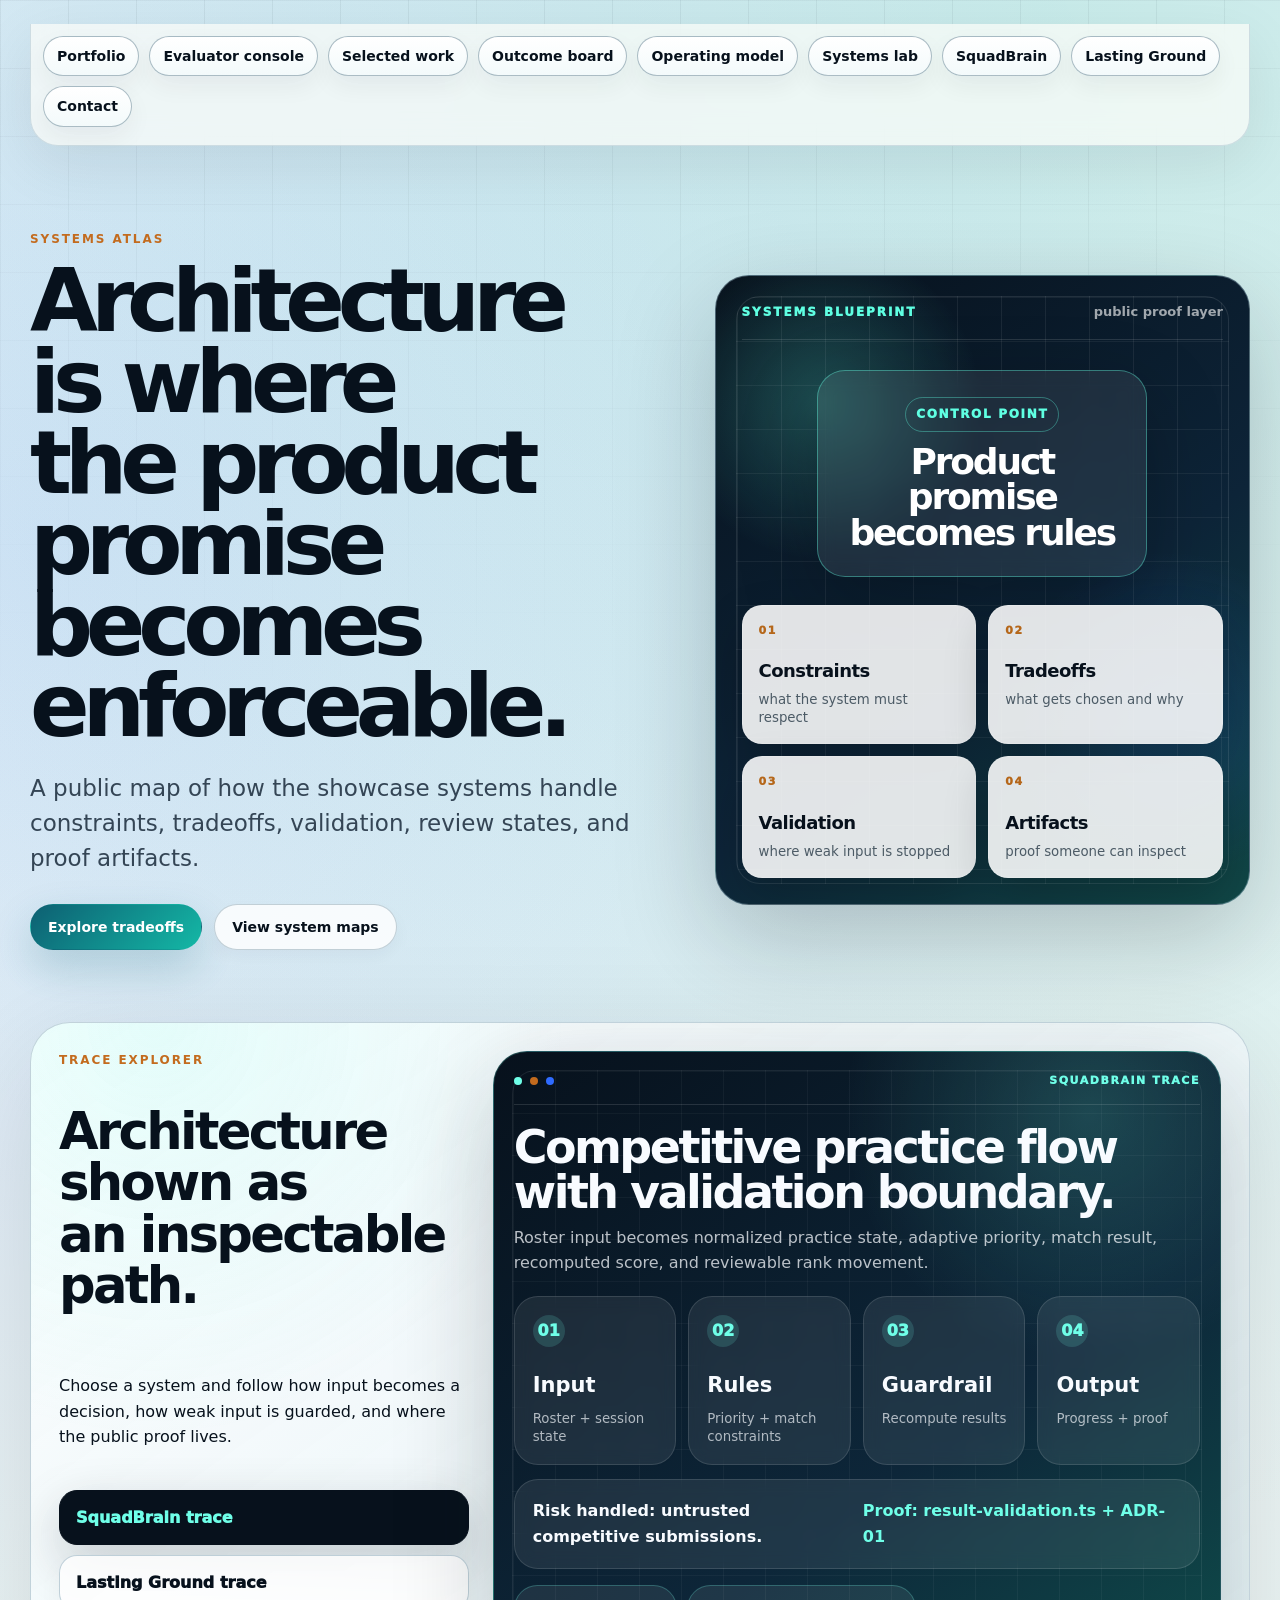
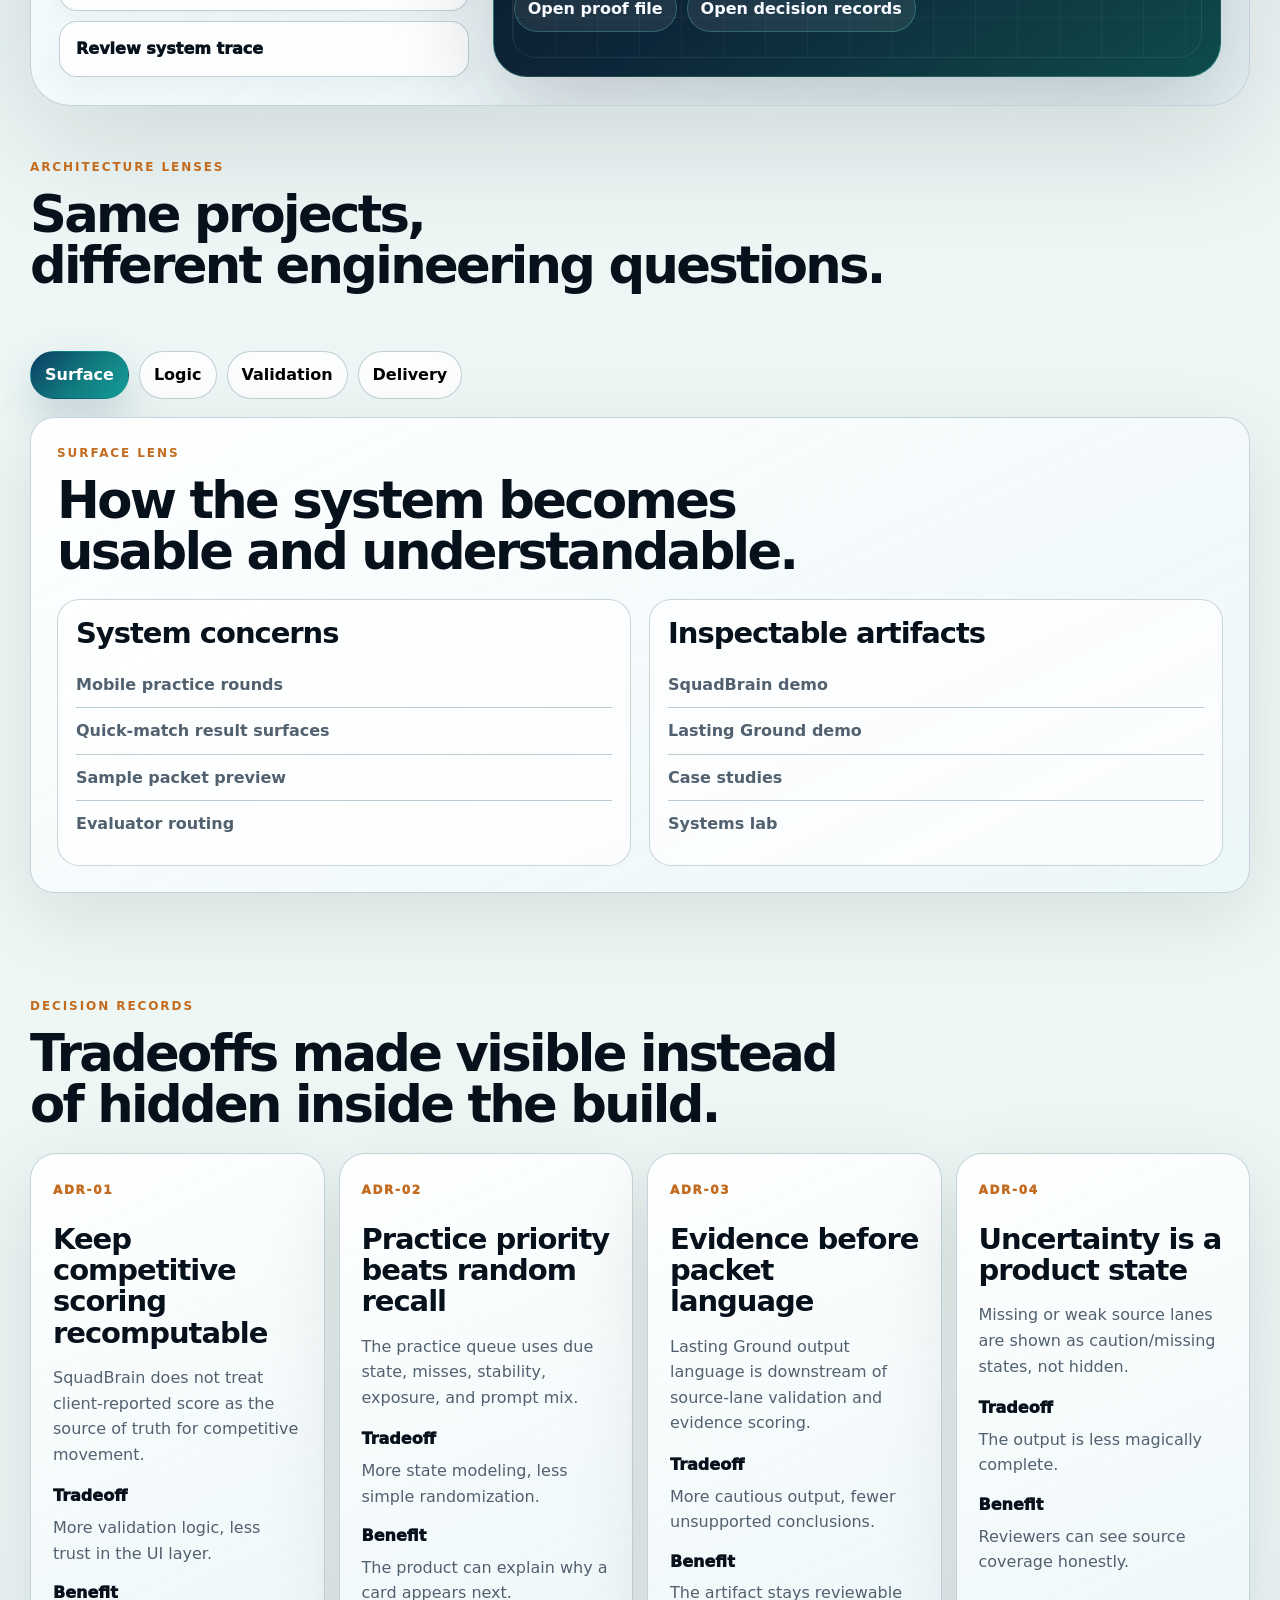
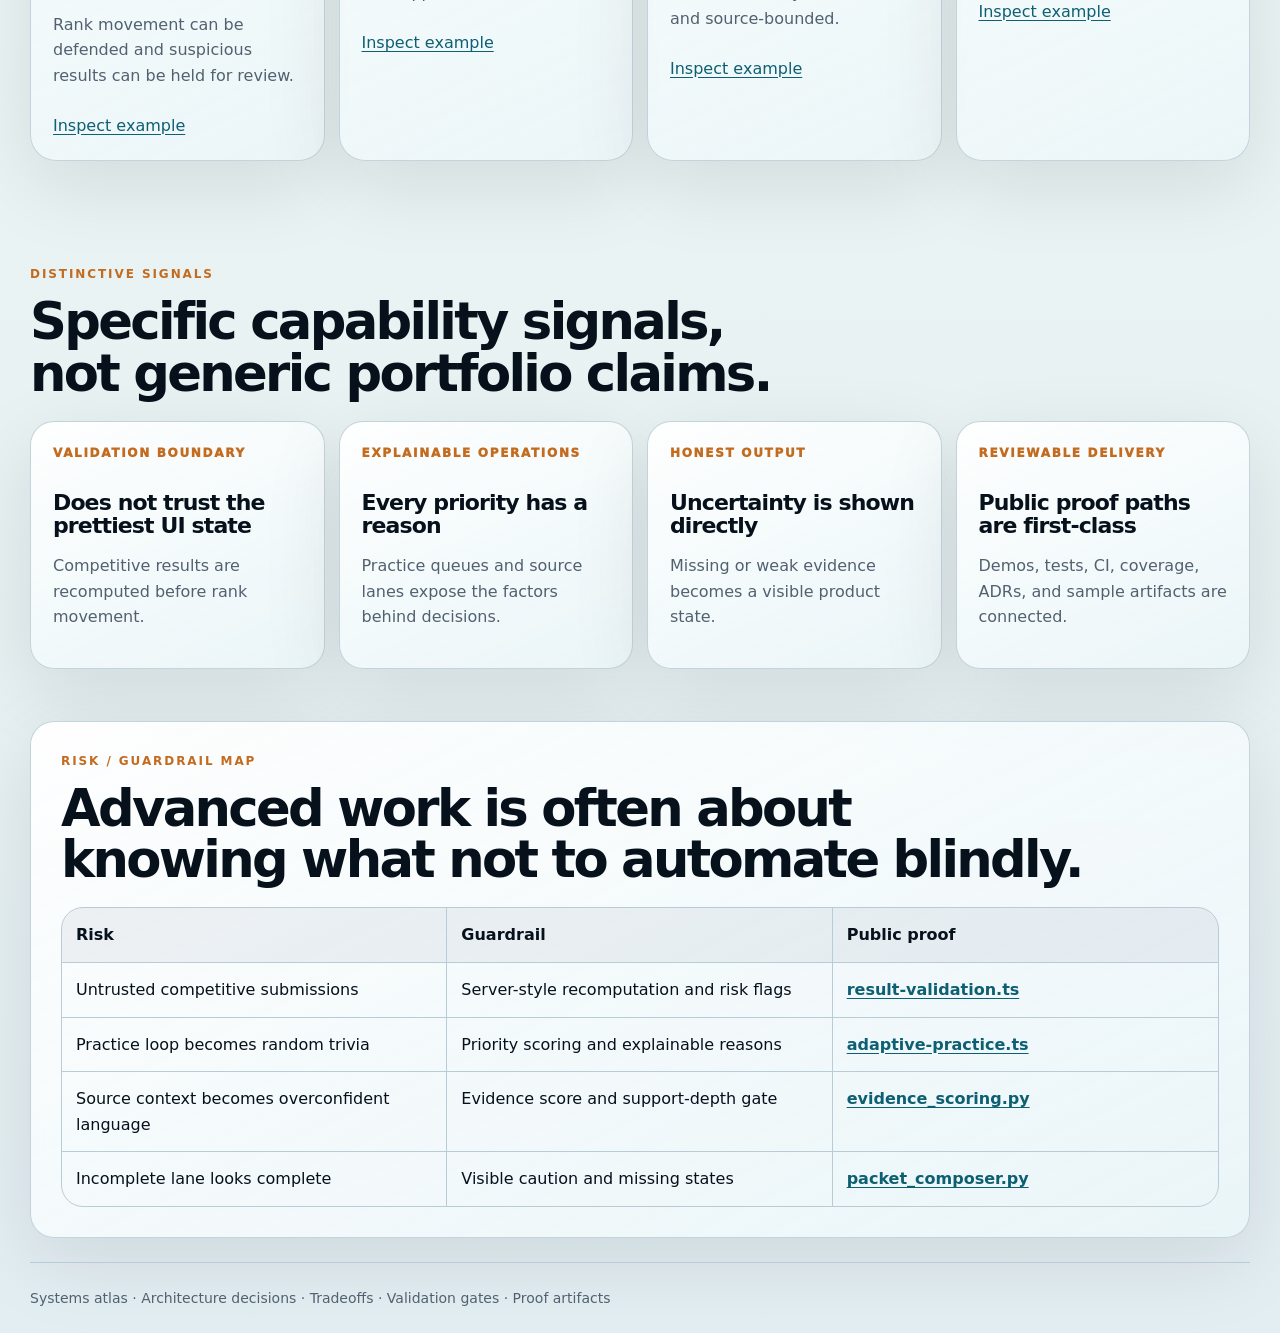
==== commit 15661984: "Add public contact route" ====
--- a/architecture/index.html
+++ b/architecture/index.html
@@ -9,7 +9,7 @@
 </head>
 <body>
   <main class="wrap">
-    <nav class="topnav"><a href="../">Portfolio</a><a href="../review/">Evaluator console</a><a href="../proof/">Selected work</a><a href="../outcomes/">Outcome board</a><a href="../operating-model/">Operating model</a><a href="../lab/">Systems lab</a><a href="../case-studies/squadbrain/">SquadBrain</a><a href="../case-studies/lasting-ground/">Lasting Ground</a></nav>
+    <nav class="topnav"><a href="../">Portfolio</a><a href="../review/">Evaluator console</a><a href="../proof/">Selected work</a><a href="../outcomes/">Outcome board</a><a href="../operating-model/">Operating model</a><a href="../lab/">Systems lab</a><a href="../case-studies/squadbrain/">SquadBrain</a><a href="../case-studies/lasting-ground/">Lasting Ground</a><a href="../contact/">Contact</a></nav>
 
     <section class="hero compact hero-showcase">
       <div>
--- a/site.css
+++ b/site.css
@@ -294,3 +294,16 @@
 
 /* v21 evaluator tools: outcome inspector and architecture trace explorer */
 .outcome-inspector,.atlas-trace{display:grid;grid-template-columns:.72fr 1.28fr;gap:24px;align-items:stretch;border:1px solid rgba(185,203,213,.84);border-radius:40px;padding:28px;background:radial-gradient(circle at 10% 0,rgba(111,255,232,.16),transparent 32%),linear-gradient(145deg,rgba(255,255,255,.90),rgba(226,241,246,.78));box-shadow:0 34px 120px rgba(7,17,28,.13);overflow:hidden}.outcome-inspector-copy,.atlas-trace-copy{display:flex;flex-direction:column;justify-content:space-between;gap:24px}.outcome-inspector-copy h2 span,.atlas-trace-copy h2 span{display:block}.outcome-inspector-tabs,.atlas-trace-tabs{display:grid;gap:10px}.outcome-inspector-tabs button,.atlas-trace-tabs button{appearance:none;border:1px solid rgba(185,203,213,.9);border-radius:18px;padding:14px 16px;background:rgba(255,255,255,.82);color:#07111c;font:inherit;font-weight:950;text-align:left;cursor:pointer;box-shadow:0 10px 26px rgba(7,17,28,.04);transition:transform .16s ease,background .16s ease,border-color .16s ease}.outcome-inspector-tabs button:hover,.atlas-trace-tabs button:hover{transform:translateX(2px);border-color:rgba(11,61,99,.42)}.outcome-inspector-tabs button.active,.atlas-trace-tabs button.active{background:#07111c;color:#6fffe8;border-color:#07111c;box-shadow:0 18px 52px rgba(7,17,28,.20)}.outcome-proof-console,.atlas-trace-console{position:relative;overflow:hidden;border:1px solid rgba(111,255,232,.24);border-radius:34px;padding:20px;background:radial-gradient(circle at 82% 10%,rgba(111,255,232,.18),transparent 30%),linear-gradient(145deg,#07111c,#0d2639 62%,#0f4b4a);box-shadow:0 30px 100px rgba(7,17,28,.22);color:#f8fbff}.outcome-proof-console:before,.atlas-trace-console:before{content:"";position:absolute;inset:18px;border:1px solid rgba(255,255,255,.08);border-radius:24px;background:linear-gradient(90deg,rgba(255,255,255,.045) 1px,transparent 1px),linear-gradient(rgba(255,255,255,.038) 1px,transparent 1px);background-size:42px 42px;pointer-events:none}.outcome-proof-console>*,.atlas-trace-console>*{position:relative;z-index:1}.outcome-proof-top,.atlas-trace-top{display:flex;align-items:center;gap:8px;border-bottom:1px solid rgba(255,255,255,.12);padding-bottom:14px;margin-bottom:16px;color:#6fffe8;font-size:11px;font-weight:950;letter-spacing:.14em;text-transform:uppercase}.outcome-proof-top i,.atlas-trace-top i{width:8px;height:8px;border-radius:50%;background:#6fffe8}.outcome-proof-top i:nth-child(2),.atlas-trace-top i:nth-child(2){background:#c36b1e}.outcome-proof-top i:nth-child(3),.atlas-trace-top i:nth-child(3){background:#2f6bff}.outcome-proof-top span,.atlas-trace-top span{margin-left:auto}.outcome-proof-grid{display:grid;grid-template-columns:1.15fr .75fr;gap:14px}.outcome-proof-main,.outcome-proof-side>div,.outcome-proof-steps,.trace-flow>div,.trace-receipt{border:1px solid rgba(255,255,255,.12);border-radius:24px;background:rgba(255,255,255,.08);backdrop-filter:blur(8px);padding:18px}.outcome-proof-main>span{display:inline-flex;border:1px solid rgba(111,255,232,.28);border-radius:999px;padding:7px 10px;color:#6fffe8;font-size:11px;font-weight:950;letter-spacing:.12em;text-transform:uppercase}.outcome-proof-main h3,.atlas-trace-console h3{font-size:clamp(30px,3.7vw,46px);line-height:.98;color:#f8fbff;margin:20px 0 10px;letter-spacing:-.055em}.outcome-proof-main p,.atlas-trace-console p{color:rgba(248,251,255,.74);margin:0}.outcome-proof-side{display:grid;gap:12px}.outcome-proof-side b{display:block;font-size:24px;color:#f8fbff}.outcome-proof-side small{display:block;margin-top:5px;color:rgba(248,251,255,.66)}.outcome-proof-steps{grid-column:1/-1;margin:0;display:grid;grid-template-columns:repeat(3,1fr);gap:10px;list-style:none}.outcome-proof-steps li{display:grid;gap:8px;color:rgba(248,251,255,.78);font-size:13px;line-height:1.35}.outcome-proof-steps span{color:#6fffe8;font-weight:950;letter-spacing:.08em}.outcome-proof-actions,.trace-actions{display:flex;gap:10px;flex-wrap:wrap;margin-top:16px}.outcome-proof-actions a,.trace-actions a{display:inline-flex;border:1px solid rgba(111,255,232,.24);border-radius:999px;padding:10px 13px;background:rgba(255,255,255,.08);color:#f8fbff;text-decoration:none;font-weight:900}.outcome-proof-actions a:hover,.trace-actions a:hover{background:rgba(111,255,232,.12)}.trace-flow{display:grid;grid-template-columns:repeat(4,1fr);gap:12px;margin-top:20px}.trace-flow>div{min-height:145px}.trace-flow span{display:inline-flex;width:32px;height:32px;align-items:center;justify-content:center;border-radius:50%;background:rgba(111,255,232,.15);color:#6fffe8;font-weight:950}.trace-flow b{display:block;margin-top:22px;color:#f8fbff;font-size:21px}.trace-flow small{display:block;margin-top:8px;color:rgba(248,251,255,.68);line-height:1.35}.trace-receipt{display:grid;grid-template-columns:1fr 1fr;gap:12px;margin-top:14px}.trace-receipt b{color:#f8fbff}.trace-receipt span{color:#6fffe8;font-weight:900}@media(max-width:980px){.outcome-inspector,.atlas-trace,.outcome-proof-grid{grid-template-columns:1fr}.outcome-proof-steps,.trace-flow,.trace-receipt{grid-template-columns:1fr 1fr}}@media(max-width:700px){.outcome-inspector,.atlas-trace{padding:18px;border-radius:28px}.outcome-proof-console,.atlas-trace-console{padding:16px;border-radius:26px}.outcome-proof-top,.atlas-trace-top{flex-wrap:wrap}.outcome-proof-top span,.atlas-trace-top span{margin-left:0;width:100%}.outcome-proof-steps,.trace-flow,.trace-receipt{grid-template-columns:1fr}.trace-flow>div{min-height:auto}.outcome-proof-main h3,.atlas-trace-console h3{font-size:31px}.outcome-proof-actions,.trace-actions{display:grid}.outcome-proof-actions a,.trace-actions a{justify-content:center}}
+
+
+/* v24 contact route: conversion layer without private details */
+.contact-hero{align-items:center}.contact-console{position:relative;min-height:440px;border:1px solid rgba(111,255,232,.24);border-radius:38px;padding:24px;background:radial-gradient(circle at 82% 10%,rgba(111,255,232,.18),transparent 30%),linear-gradient(145deg,#07111c,#0d2639 62%,#0f4b4a);box-shadow:0 34px 110px rgba(7,17,28,.24);color:#f8fbff;overflow:hidden}.contact-console:before{content:"";position:absolute;inset:18px;border:1px solid rgba(255,255,255,.08);border-radius:26px;background:linear-gradient(90deg,rgba(255,255,255,.052) 1px,transparent 1px),linear-gradient(rgba(255,255,255,.044) 1px,transparent 1px);background-size:42px 42px;pointer-events:none}.contact-console>*{position:relative;z-index:1}.contact-console-top{display:flex;align-items:center;gap:8px;border-bottom:1px solid rgba(255,255,255,.12);padding-bottom:14px;margin-bottom:16px;color:#6fffe8;font-size:11px;font-weight:950;letter-spacing:.15em;text-transform:uppercase}.contact-console-top i{width:8px;height:8px;border-radius:50%;background:#6fffe8}.contact-console-top i:nth-child(2){background:#c36b1e}.contact-console-top i:nth-child(3){background:#2f6bff}.contact-console-top span{margin-left:auto}.contact-readout{display:grid;grid-template-columns:54px 1fr;gap:14px;align-items:center;border:1px solid rgba(255,255,255,.12);border-radius:24px;padding:18px;margin-top:14px;background:rgba(255,255,255,.08)}.contact-readout b{display:inline-flex;width:42px;height:42px;align-items:center;justify-content:center;border-radius:50%;background:rgba(111,255,232,.14);color:#6fffe8}.contact-readout span{color:rgba(248,251,255,.78);font-weight:850}.conversation-board{display:grid;grid-template-columns:1.1fr repeat(3,1fr);gap:14px}.conversation-main,.conversation-card,.reachout-kit,.reachout-cta{border:1px solid rgba(185,203,213,.84);border-radius:34px;padding:26px;background:linear-gradient(155deg,rgba(255,255,255,.94),rgba(235,246,249,.82));box-shadow:0 24px 80px rgba(7,17,28,.10)}.conversation-main{background:radial-gradient(circle at 18% 14%,rgba(111,255,232,.20),transparent 30%),linear-gradient(145deg,#07111c,#0d2639 58%,#0f4b4a);color:#f8fbff}.conversation-main .eyebrow{color:#6fffe8}.conversation-main h2{color:#f8fbff}.conversation-main p{color:rgba(248,251,255,.72)}.conversation-card span{display:inline-flex;width:36px;height:36px;align-items:center;justify-content:center;border-radius:50%;background:#07111c;color:#6fffe8;font-size:12px;font-weight:950}.conversation-card b{display:block;margin:34px 0 10px;font-size:23px;line-height:1.04;letter-spacing:-.04em}.conversation-card p{font-size:14px;color:#526170;line-height:1.48;margin:0}.reachout-kit{display:grid;grid-template-columns:.8fr 1.2fr;gap:24px}.reachout-grid{display:grid;grid-template-columns:1fr 1fr;gap:12px}.reachout-grid a{min-height:150px;border:1px solid rgba(185,203,213,.84);border-radius:24px;padding:18px;background:rgba(255,255,255,.82);text-decoration:none;color:#07111c;box-shadow:0 16px 42px rgba(7,17,28,.07);transition:transform .16s ease,border-color .16s ease,box-shadow .16s ease}.reachout-grid a:hover{transform:translateY(-3px);border-color:rgba(31,111,104,.34);box-shadow:0 22px 60px rgba(7,17,28,.12)}.reachout-grid span{display:block;color:#c36b1e;font-size:11px;font-weight:950;letter-spacing:.13em;text-transform:uppercase;margin-bottom:22px}.reachout-grid b{display:block;font-size:22px;line-height:1.04;letter-spacing:-.04em}.reachout-grid small{display:block;color:#526170;margin-top:9px;line-height:1.35}.reachout-cta{display:grid;grid-template-columns:1fr auto;gap:24px;align-items:center;background:radial-gradient(circle at 90% 0,rgba(111,255,232,.16),transparent 30%),linear-gradient(145deg,rgba(255,255,255,.94),rgba(226,241,246,.82))}.reachout-cta h2 span{display:block}.reachout-actions{display:flex;gap:10px;flex-wrap:wrap;justify-content:flex-end}.contact-signal-strip{grid-template-columns:repeat(3,1fr);background:linear-gradient(145deg,#07111c,#0d2639 62%,#0f4b4a);color:#f8fbff;border-color:rgba(111,255,232,.18)}.contact-signal-strip div{border-right:1px solid rgba(255,255,255,.12)}.contact-signal-strip div:last-child{border-right:0}.contact-signal-strip span{color:#6fffe8}.contact-signal-strip b{color:#f8fbff}.contact-signal-strip small{color:rgba(248,251,255,.70)}
+@media(max-width:980px){.conversation-board,.reachout-kit,.reachout-cta{grid-template-columns:1fr}.reachout-actions{justify-content:flex-start}.reachout-grid{grid-template-columns:1fr 1fr}.contact-console{min-height:auto}.contact-signal-strip{grid-template-columns:1fr}.contact-signal-strip div{border-right:0;border-bottom:1px solid rgba(255,255,255,.12)}.contact-signal-strip div:last-child{border-bottom:0}}
+@media(max-width:700px){.conversation-board,.reachout-kit,.reachout-grid,.reachout-cta{grid-template-columns:1fr}.contact-console,.conversation-main,.conversation-card,.reachout-kit,.reachout-cta{border-radius:28px;padding:20px}.contact-console-top{flex-wrap:wrap}.contact-console-top span{margin-left:0;width:100%}.contact-readout{grid-template-columns:42px 1fr}.reachout-grid a{min-height:auto}.reachout-actions{display:grid}.reachout-actions .btn{justify-content:center;text-align:center}}
+
+/* v24.1 contact visual QA fixes */
+.conversation-main{overflow:hidden}.conversation-main h2{font-size:clamp(30px,3.1vw,42px);line-height:1.02;overflow-wrap:break-word;word-break:normal}.conversation-board{grid-template-columns:1.2fr repeat(3,1fr)}.contact-signal-strip{display:grid!important;padding:0;overflow:hidden;border-radius:34px}.contact-signal-strip div{padding:24px}.contact-signal-strip b{display:block;font-size:22px;line-height:1.05;letter-spacing:-.035em;margin:8px 0}.contact-signal-strip small{display:block;line-height:1.38}@media(max-width:980px){.conversation-main h2{font-size:38px}.contact-signal-strip div{padding:20px}}@media(max-width:700px){.conversation-main h2{font-size:30px}.contact-signal-strip{border-radius:26px}.contact-signal-strip div{padding:18px}}
+
+/* v24.2 mobile contact grid correction */
+@media(max-width:980px){.conversation-board{grid-template-columns:1fr!important}.contact-signal-strip{grid-template-columns:1fr!important}.contact-signal-strip div{border-right:0!important;border-bottom:1px solid rgba(255,255,255,.12)}.contact-signal-strip div:last-child{border-bottom:0}}
+@media(max-width:700px){.conversation-board{gap:12px}.conversation-card b{margin-top:26px}.conversation-main,.conversation-card{width:100%;max-width:100%}.contact-signal-strip b{font-size:20px}}
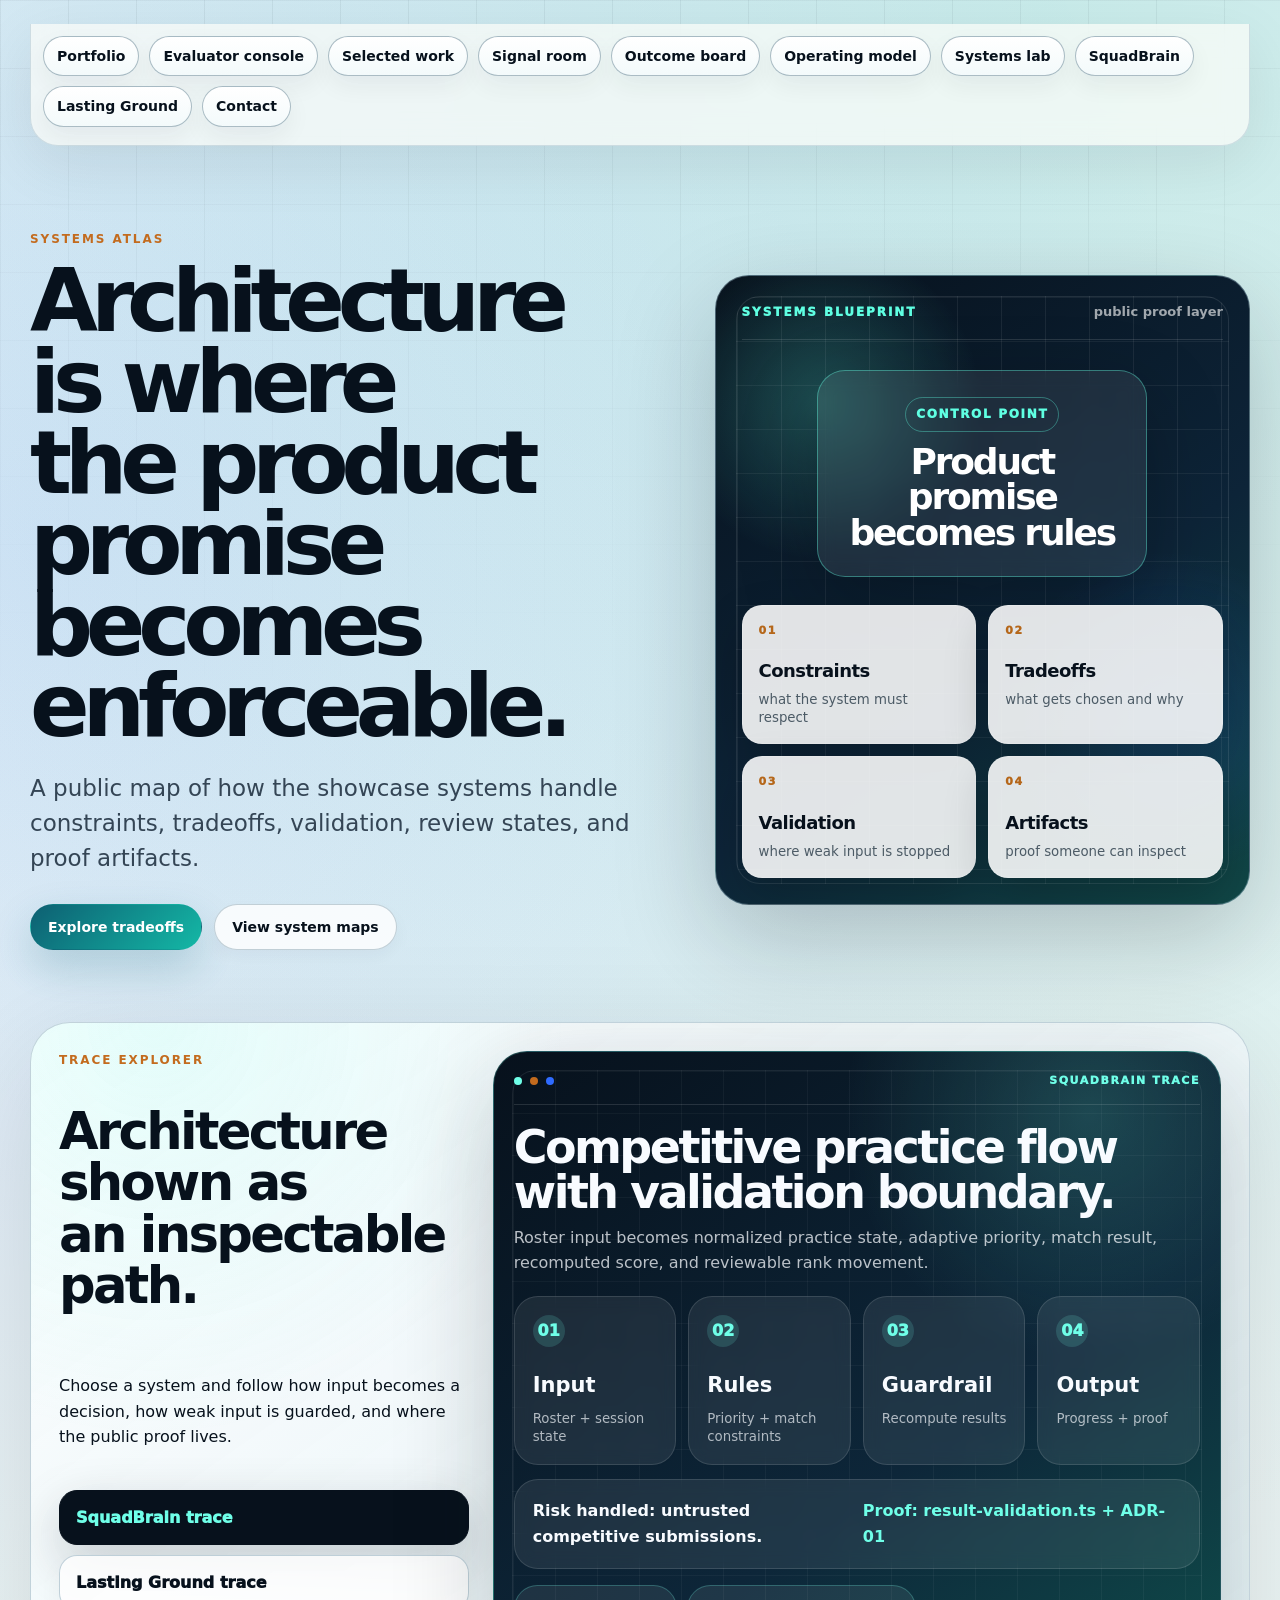
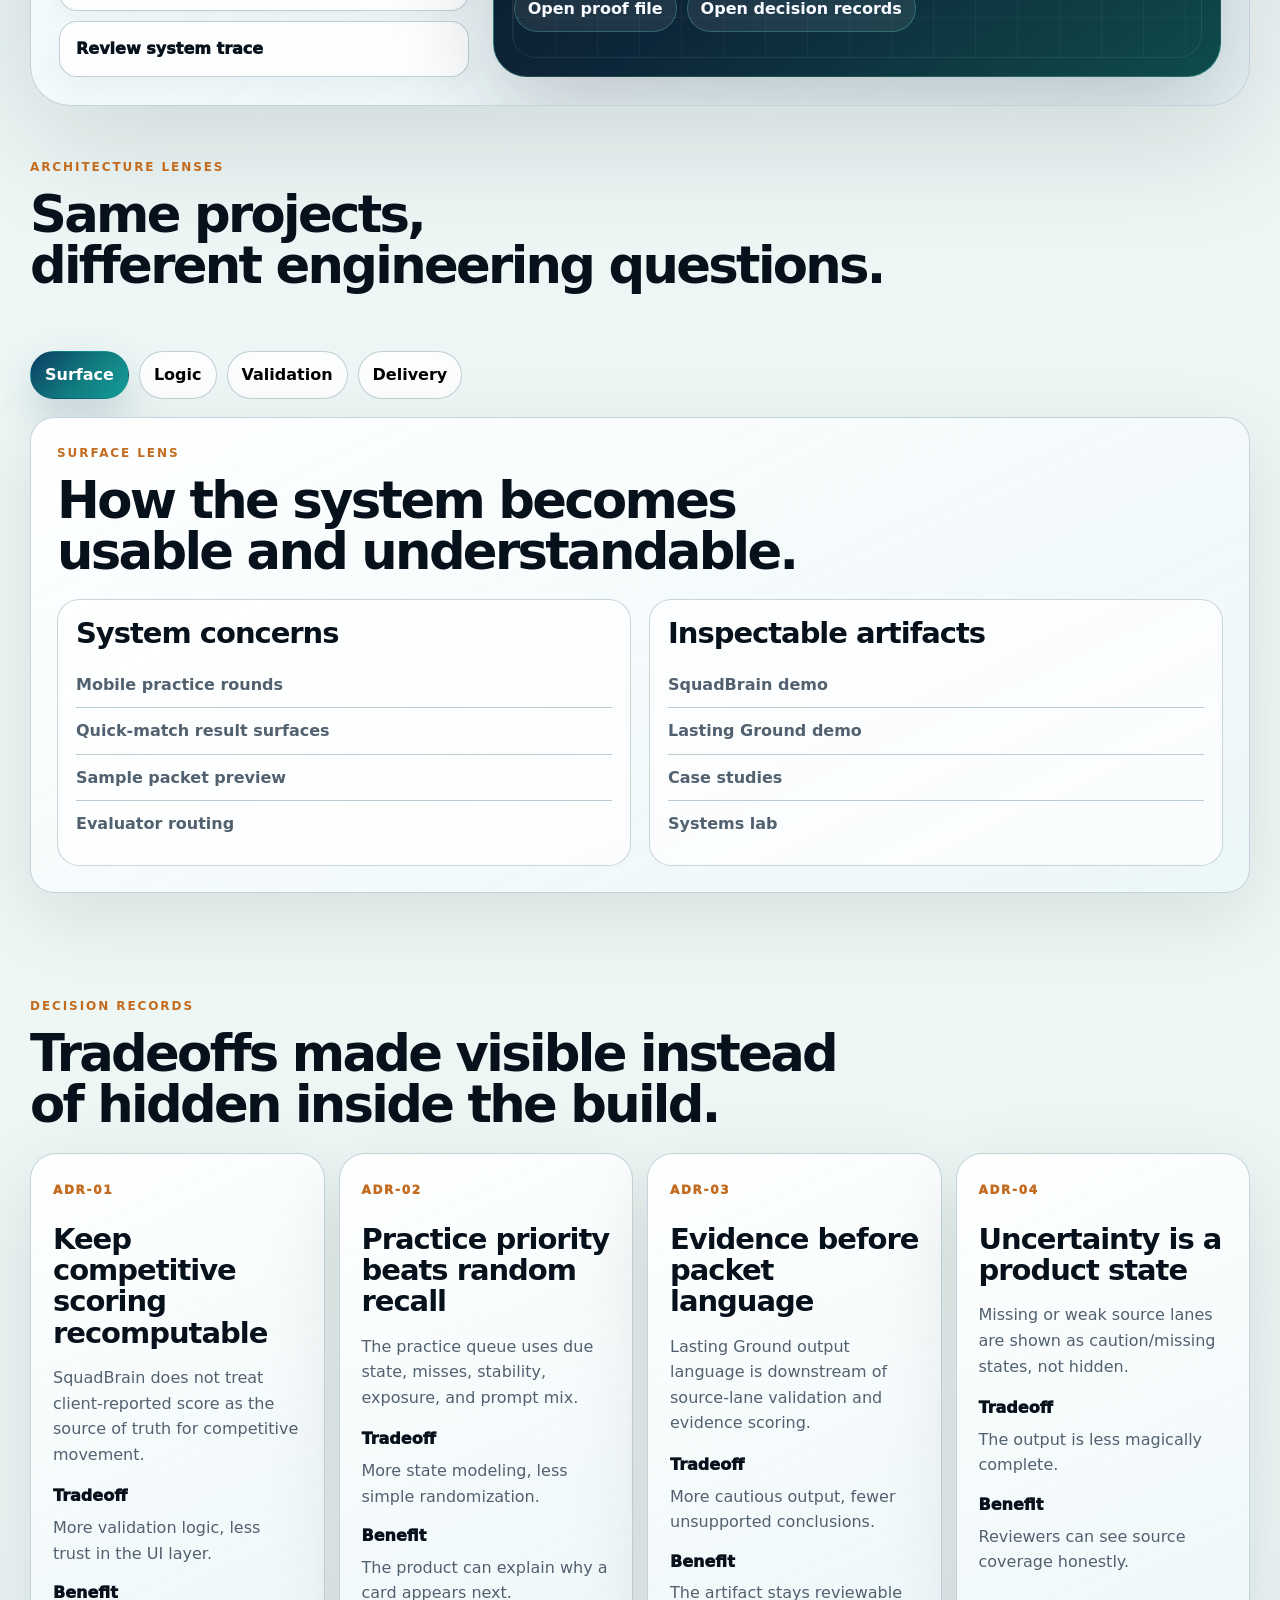
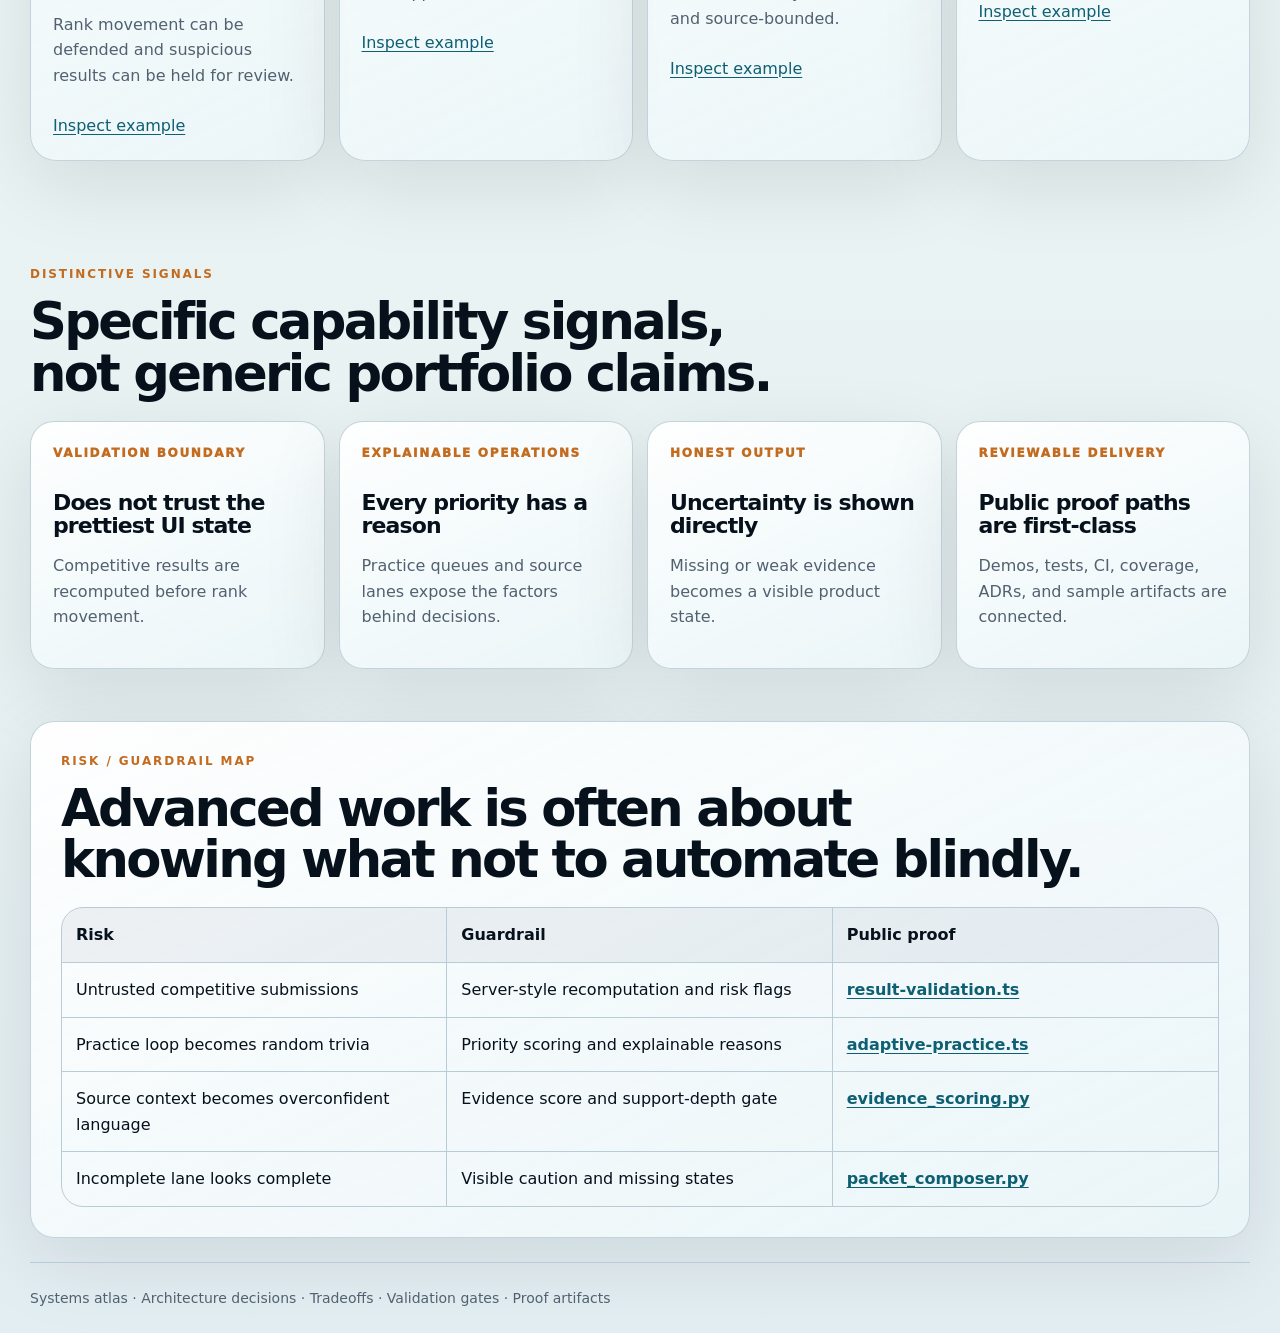
==== commit b8675a86: "Add public signal room" ====
--- a/architecture/index.html
+++ b/architecture/index.html
@@ -9,7 +9,7 @@
 </head>
 <body>
   <main class="wrap">
-    <nav class="topnav"><a href="../">Portfolio</a><a href="../review/">Evaluator console</a><a href="../proof/">Selected work</a><a href="../outcomes/">Outcome board</a><a href="../operating-model/">Operating model</a><a href="../lab/">Systems lab</a><a href="../case-studies/squadbrain/">SquadBrain</a><a href="../case-studies/lasting-ground/">Lasting Ground</a><a href="../contact/">Contact</a></nav>
+    <nav class="topnav"><a href="../">Portfolio</a><a href="../review/">Evaluator console</a><a href="../proof/">Selected work</a><a href="../signal/">Signal room</a><a href="../outcomes/">Outcome board</a><a href="../operating-model/">Operating model</a><a href="../lab/">Systems lab</a><a href="../case-studies/squadbrain/">SquadBrain</a><a href="../case-studies/lasting-ground/">Lasting Ground</a><a href="../contact/">Contact</a></nav>
 
     <section class="hero compact hero-showcase">
       <div>
--- a/site.css
+++ b/site.css
@@ -307,3 +307,6 @@
 /* v24.2 mobile contact grid correction */
 @media(max-width:980px){.conversation-board{grid-template-columns:1fr!important}.contact-signal-strip{grid-template-columns:1fr!important}.contact-signal-strip div{border-right:0!important;border-bottom:1px solid rgba(255,255,255,.12)}.contact-signal-strip div:last-child{border-bottom:0}}
 @media(max-width:700px){.conversation-board{gap:12px}.conversation-card b{margin-top:26px}.conversation-main,.conversation-card{width:100%;max-width:100%}.contact-signal-strip b{font-size:20px}}
+
+/* v25 signal room: executive-grade proof compression */
+.signal-hero{align-items:center}.signal-radar{position:relative;min-height:500px;border:1px solid rgba(111,255,232,.24);border-radius:40px;background:radial-gradient(circle at 50% 50%,rgba(111,255,232,.18),transparent 18%),radial-gradient(circle at 80% 18%,rgba(47,107,255,.16),transparent 26%),linear-gradient(145deg,#07111c,#0d2639 62%,#0f4b4a);box-shadow:0 36px 120px rgba(7,17,28,.25);overflow:hidden;color:#f8fbff}.signal-radar:before{content:"";position:absolute;inset:34px;border-radius:50%;border:1px solid rgba(111,255,232,.16);box-shadow:0 0 0 72px rgba(111,255,232,.06),0 0 0 144px rgba(111,255,232,.035)}.signal-radar:after{content:"";position:absolute;left:50%;top:50%;width:44%;height:2px;transform-origin:left center;transform:rotate(-24deg);background:linear-gradient(90deg,#6fffe8,transparent);box-shadow:0 0 26px rgba(111,255,232,.32)}.radar-core{position:absolute;z-index:2;left:50%;top:50%;width:180px;height:180px;display:grid;place-content:center;text-align:center;transform:translate(-50%,-50%);border:1px solid rgba(111,255,232,.28);border-radius:50%;background:rgba(255,255,255,.10);backdrop-filter:blur(10px);box-shadow:0 24px 80px rgba(0,0,0,.25)}.radar-core span{display:block;font-size:58px;font-weight:950;letter-spacing:-.07em;color:#f8fbff}.radar-core b{display:block;color:#6fffe8;text-transform:uppercase;letter-spacing:.12em;font-size:12px}.radar-core small{display:block;color:rgba(248,251,255,.66);margin-top:4px}.radar-node{position:absolute;z-index:2;display:inline-flex;align-items:center;justify-content:center;width:82px;height:82px;border:1px solid rgba(111,255,232,.22);border-radius:50%;background:rgba(255,255,255,.10);color:#6fffe8;font-weight:950;text-transform:uppercase;letter-spacing:.1em;font-size:12px}.radar-node.n1{left:60px;top:80px}.radar-node.n2{right:76px;top:116px}.radar-node.n3{left:96px;bottom:88px}.radar-node.n4{right:70px;bottom:76px}.signal-matrix{display:grid;grid-template-columns:1.25fr repeat(3,1fr);gap:14px}.signal-matrix article{min-height:250px;border:1px solid rgba(185,203,213,.84);border-radius:30px;padding:24px;background:linear-gradient(155deg,rgba(255,255,255,.94),rgba(235,246,249,.82));box-shadow:0 22px 70px rgba(7,17,28,.09)}.signal-matrix .signal-lead-card{grid-row:1/3;background:radial-gradient(circle at 18% 14%,rgba(111,255,232,.20),transparent 30%),linear-gradient(145deg,#07111c,#0d2639 58%,#0f4b4a);color:#f8fbff}.signal-lead-card .eyebrow{color:#6fffe8}.signal-lead-card h2{color:#f8fbff}.signal-lead-card p{color:rgba(248,251,255,.74);font-size:17px;line-height:1.55}.signal-matrix article>span{display:inline-flex;width:38px;height:38px;align-items:center;justify-content:center;border-radius:50%;background:#07111c;color:#6fffe8;font-size:12px;font-weight:950}.signal-matrix article b{display:block;margin:32px 0 10px;font-size:24px;line-height:1.03;letter-spacing:-.04em}.signal-matrix article p{color:#526170;line-height:1.45;margin:0}.artifact-command{display:grid;grid-template-columns:.82fr 1.18fr;gap:22px;align-items:stretch;border:1px solid rgba(185,203,213,.84);border-radius:40px;padding:30px;background:radial-gradient(circle at 8% 8%,rgba(111,255,232,.16),transparent 30%),linear-gradient(145deg,rgba(255,255,255,.92),rgba(226,241,246,.80));box-shadow:0 34px 120px rgba(7,17,28,.12)}.artifact-command-copy h2 span{display:block}.artifact-command-grid{display:grid;grid-template-columns:repeat(3,1fr);gap:12px}.artifact-command-grid a{min-height:172px;border:1px solid rgba(185,203,213,.84);border-radius:24px;padding:18px;background:rgba(255,255,255,.84);text-decoration:none;color:#07111c;box-shadow:0 16px 42px rgba(7,17,28,.07);transition:transform .16s ease,border-color .16s ease,box-shadow .16s ease}.artifact-command-grid a:hover{transform:translateY(-3px);border-color:rgba(31,111,104,.34);box-shadow:0 22px 60px rgba(7,17,28,.12)}.artifact-command-grid span{display:block;color:#c36b1e;font-size:11px;font-weight:950;letter-spacing:.13em;text-transform:uppercase;margin-bottom:30px}.artifact-command-grid b{display:block;font-size:22px;line-height:1.04;letter-spacing:-.04em}.artifact-command-grid small{display:block;color:#526170;margin-top:9px;line-height:1.35}.signal-proof-band{display:grid;grid-template-columns:repeat(4,1fr);gap:0;padding:0;overflow:hidden;border:1px solid rgba(111,255,232,.18);border-radius:34px;background:linear-gradient(145deg,#07111c,#0d2639 62%,#0f4b4a);color:#f8fbff;box-shadow:0 28px 90px rgba(7,17,28,.16)}.signal-proof-band div{padding:24px;border-right:1px solid rgba(255,255,255,.12)}.signal-proof-band div:last-child{border-right:0}.signal-proof-band span{display:block;color:#6fffe8;font-size:12px;font-weight:950;letter-spacing:.12em;text-transform:uppercase}.signal-proof-band b{display:block;margin:14px 0 8px;font-size:clamp(30px,3vw,44px);line-height:.95;letter-spacing:-.06em;color:#f8fbff}.signal-proof-band small{color:rgba(248,251,255,.70);line-height:1.35}.signal-room-preview{display:grid;grid-template-columns:.75fr 1.25fr;gap:20px;align-items:stretch;border:1px solid rgba(185,203,213,.84);border-radius:38px;padding:28px;background:radial-gradient(circle at 84% 12%,rgba(111,255,232,.16),transparent 30%),linear-gradient(145deg,rgba(255,255,255,.92),rgba(226,241,246,.80));box-shadow:0 28px 90px rgba(7,17,28,.10)}.signal-preview-copy h2 span{display:block}.signal-preview-panel{display:grid;grid-template-columns:repeat(4,1fr);gap:12px}.signal-preview-panel div{min-height:170px;border:1px solid rgba(185,203,213,.84);border-radius:26px;padding:18px;background:linear-gradient(155deg,#07111c,#0d2639 58%,#0f4b4a);color:#f8fbff;box-shadow:0 18px 54px rgba(7,17,28,.12)}.signal-preview-panel span{display:block;color:#6fffe8;font-size:11px;letter-spacing:.13em;text-transform:uppercase;font-weight:950;margin-bottom:54px}.signal-preview-panel b{display:block;font-size:23px;line-height:1.03;letter-spacing:-.04em}@media(max-width:1100px){.signal-matrix{grid-template-columns:1fr 1fr}.signal-matrix .signal-lead-card{grid-row:auto;grid-column:1/-1}.artifact-command,.signal-room-preview{grid-template-columns:1fr}.artifact-command-grid,.signal-preview-panel{grid-template-columns:1fr 1fr}.signal-proof-band{grid-template-columns:1fr 1fr}.signal-proof-band div:nth-child(2){border-right:0}.signal-proof-band div:nth-child(-n+2){border-bottom:1px solid rgba(255,255,255,.12)}}@media(max-width:700px){.signal-radar{min-height:360px;border-radius:30px}.radar-core{width:150px;height:150px}.radar-core span{font-size:46px}.radar-node{width:64px;height:64px;font-size:10px}.radar-node.n1{left:22px;top:54px}.radar-node.n2{right:22px;top:74px}.radar-node.n3{left:34px;bottom:46px}.radar-node.n4{right:28px;bottom:38px}.signal-matrix,.artifact-command-grid,.signal-preview-panel,.signal-proof-band{grid-template-columns:1fr}.signal-matrix article,.artifact-command-grid a,.signal-preview-panel div{min-height:auto}.signal-proof-band div{border-right:0!important;border-bottom:1px solid rgba(255,255,255,.12)}.signal-proof-band div:last-child{border-bottom:0}.artifact-command,.signal-room-preview{padding:20px;border-radius:28px}.signal-proof-band{border-radius:28px}.signal-preview-panel span{margin-bottom:28px}}
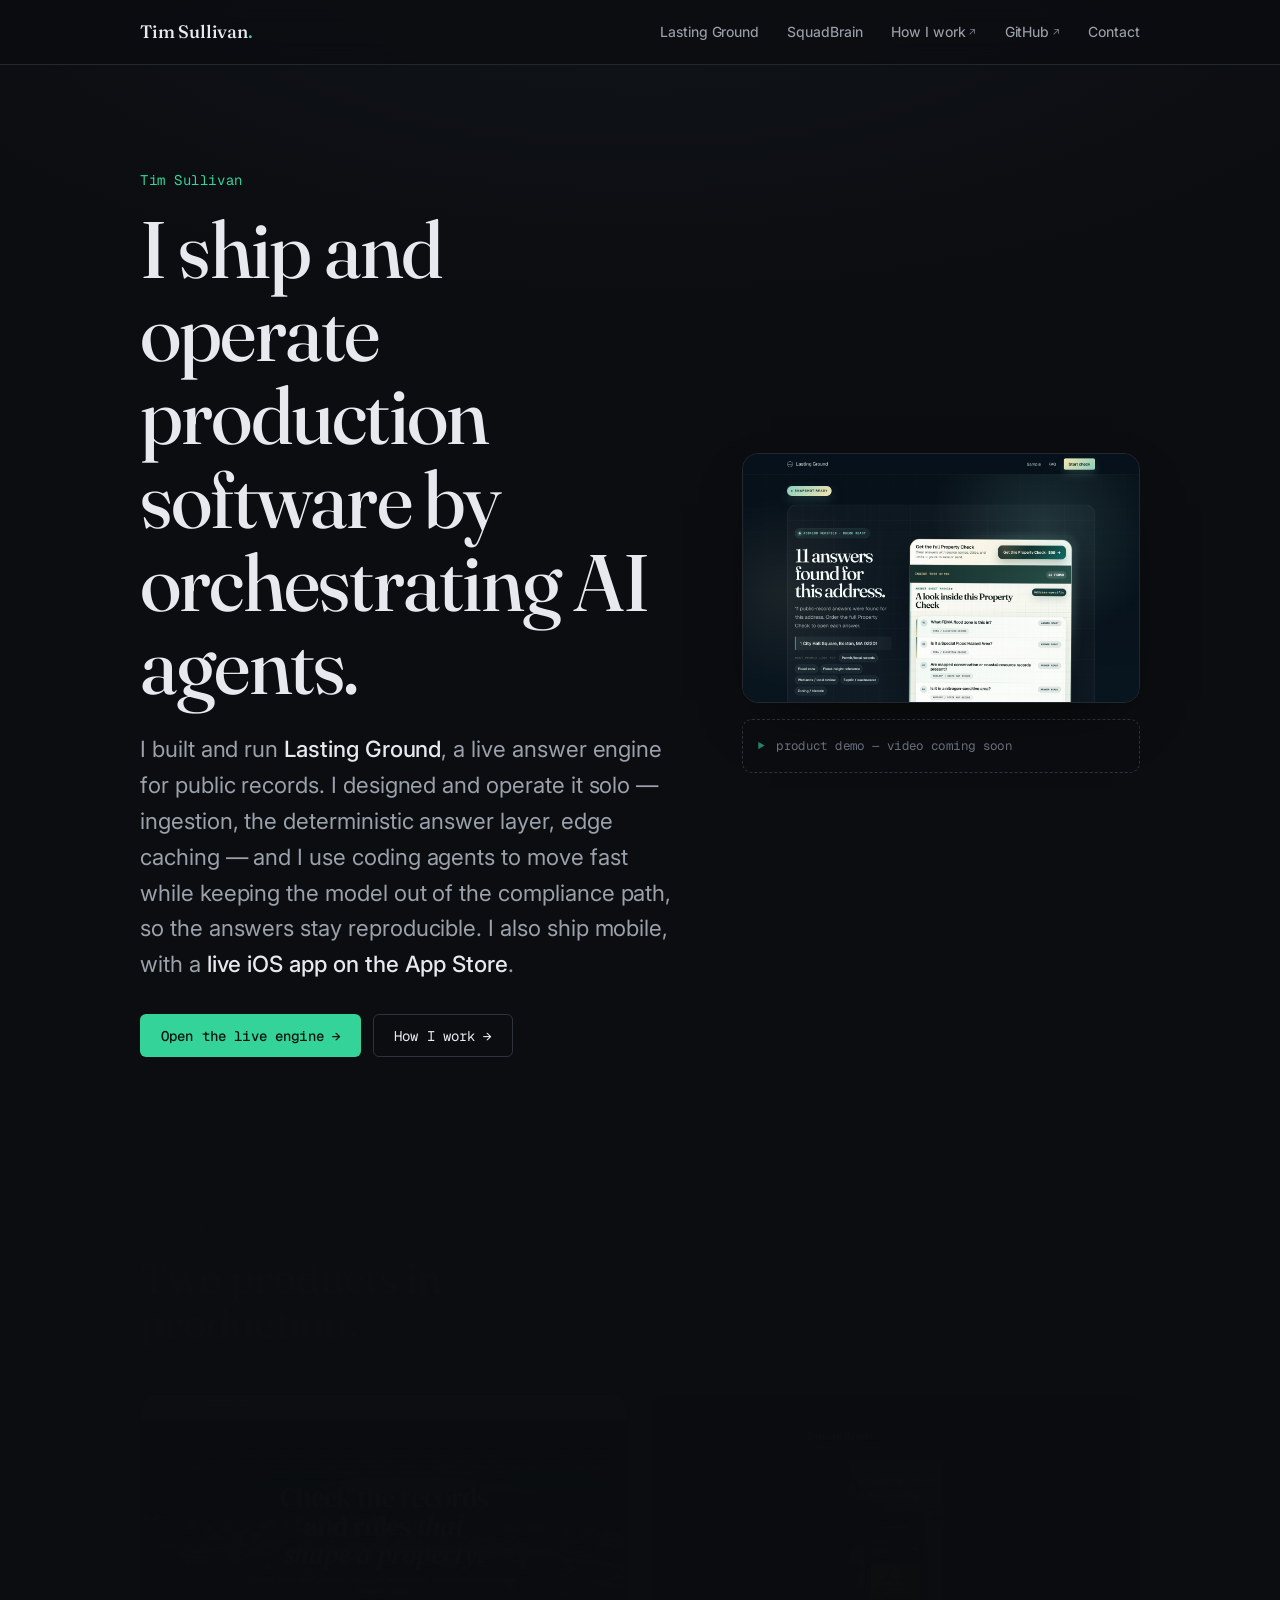
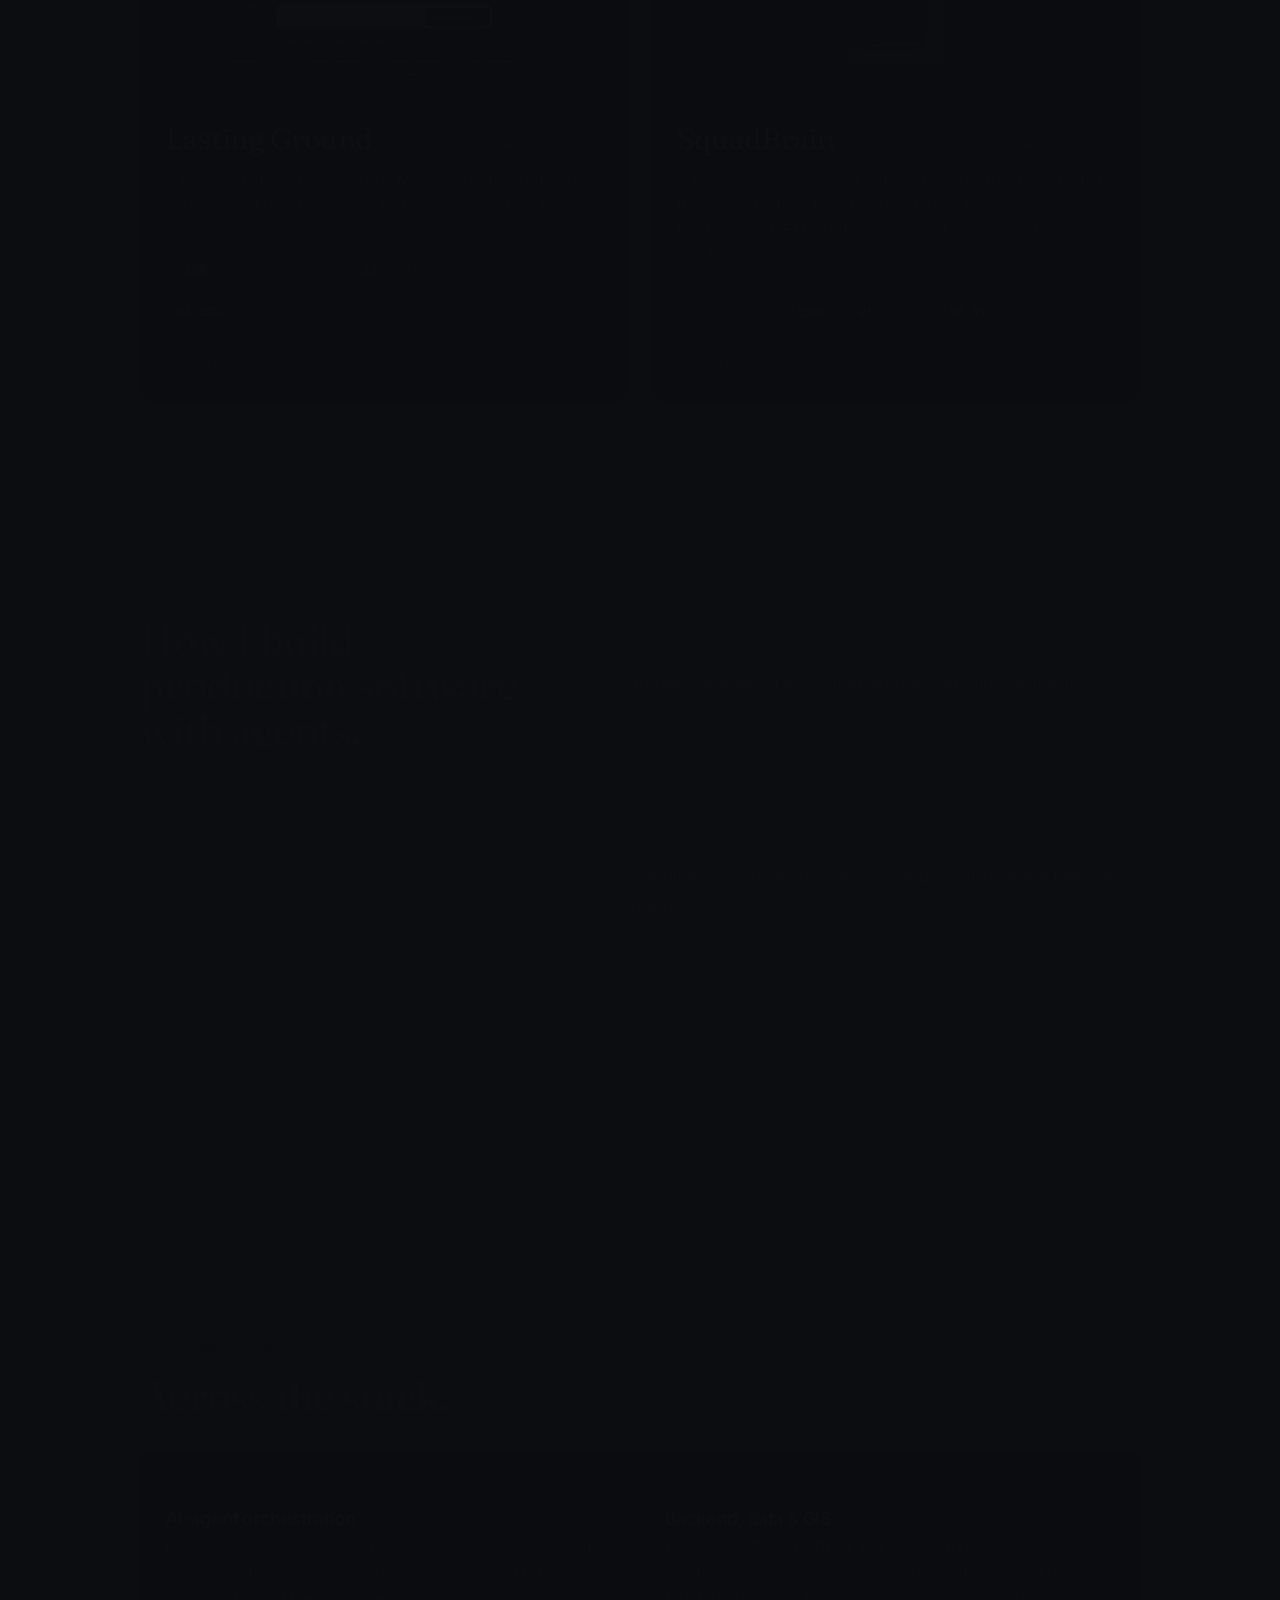
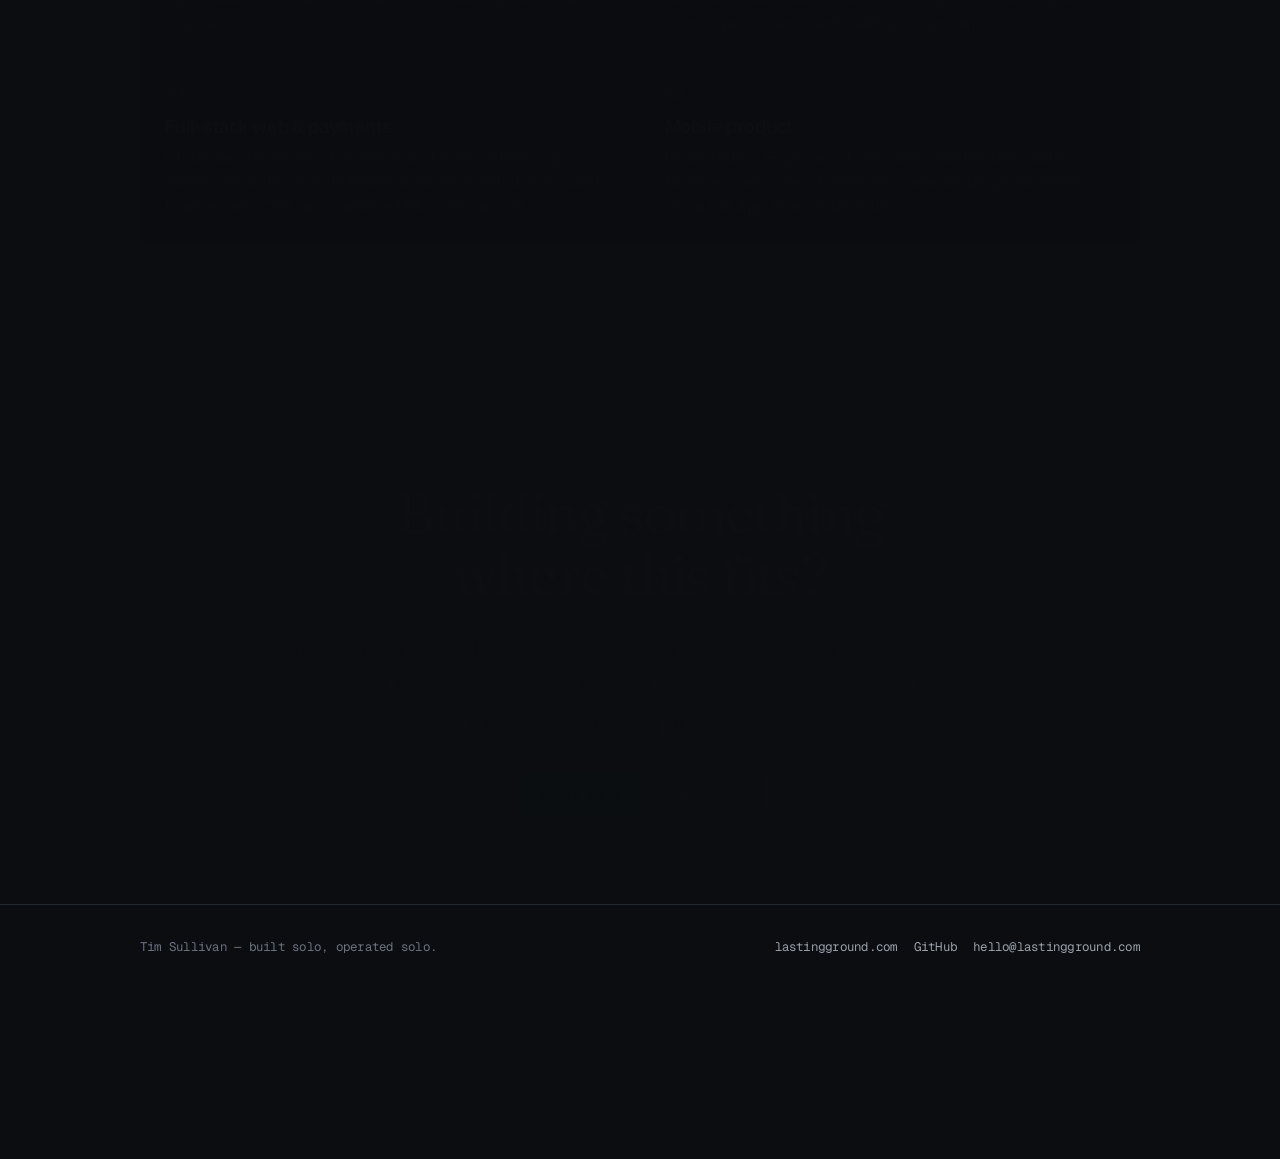
==== commit dc664dd0: "Redesign portfolio: dark, typography-led, answer-engine hero with live product screenshots; collapse" ====
--- a/architecture/index.html
+++ b/architecture/index.html
@@ -3,110 +3,24 @@
 <head>
   <meta charset="utf-8" />
   <meta name="viewport" content="width=device-width, initial-scale=1" />
-  <title>Systems Atlas — Tim Sullivan</title>
-  <meta name="description" content="Systems atlas for Tim Sullivan's public work: architecture decisions, tradeoffs, constraints, data flow, validation gates, and delivery proof." />
-  <link rel="stylesheet" href="../site.css" />
+  <meta http-equiv="refresh" content="0; url=/" />
+  <link rel="canonical" href="https://sulmusic2-star.github.io/" />
+  <meta name="robots" content="noindex" />
+  <title>Redirecting — Tim Sullivan</title>
+  <style>
+    html { color-scheme: dark; }
+    body {
+      margin: 0; min-height: 100vh;
+      display: flex; align-items: center; justify-content: center;
+      background: #0b0d10; color: #9aa1ab;
+      font-family: ui-monospace, "SFMono-Regular", Menlo, monospace;
+      font-size: 14px; letter-spacing: 0.02em; text-align: center; padding: 1.5rem;
+    }
+    a { color: #34d399; text-decoration: none; }
+    a:hover { text-decoration: underline; }
+  </style>
 </head>
 <body>
-  <main class="wrap">
-    <nav class="topnav"><a href="../">Portfolio</a><a href="../review/">Evaluator console</a><a href="../proof/">Selected work</a><a href="../signal/">Signal room</a><a href="../outcomes/">Outcome board</a><a href="../operating-model/">Operating model</a><a href="../lab/">Systems lab</a><a href="../case-studies/squadbrain/">SquadBrain</a><a href="../case-studies/lasting-ground/">Lasting Ground</a><a href="../contact/">Contact</a></nav>
-
-    <section class="hero compact hero-showcase">
-      <div>
-        <p class="eyebrow">Systems atlas</p>
-        <h1><span>Architecture is where</span><span>the product promise</span><span>becomes enforceable.</span></h1>
-        <p class="lead">A public map of how the showcase systems handle constraints, tradeoffs, validation, review states, and proof artifacts.</p>
-        <div class="actions"><a class="btn primary" href="#tradeoffs">Explore tradeoffs</a><a class="btn" href="#diagrams">View system maps</a></div>
-      </div>
-      <aside class="atlas-blueprint" aria-label="Architecture atlas blueprint">
-        <div class="blueprint-top"><span>Systems blueprint</span><b>public proof layer</b></div>
-        <div class="blueprint-core"><span>control point</span><strong>Product promise becomes rules</strong></div>
-        <div class="blueprint-grid">
-          <div class="blueprint-node"><span>01</span><b>Constraints</b><small>what the system must respect</small></div>
-          <div class="blueprint-node"><span>02</span><b>Tradeoffs</b><small>what gets chosen and why</small></div>
-          <div class="blueprint-node"><span>03</span><b>Validation</b><small>where weak input is stopped</small></div>
-          <div class="blueprint-node"><span>04</span><b>Artifacts</b><small>proof someone can inspect</small></div>
-        </div>
-      </aside>
-    </section>
-
-
-
-    <section class="section atlas-trace" data-atlas-trace aria-label="Architecture trace explorer">
-      <div class="atlas-trace-copy">
-        <p class="eyebrow">Trace explorer</p>
-        <h2><span>Architecture shown as</span><span>an inspectable path.</span></h2>
-        <p>Choose a system and follow how input becomes a decision, how weak input is guarded, and where the public proof lives.</p>
-        <div class="atlas-trace-tabs" role="tablist" aria-label="Architecture traces">
-          <button class="active" type="button" data-trace-key="squad">SquadBrain trace</button>
-          <button type="button" data-trace-key="lasting">Lasting Ground trace</button>
-          <button type="button" data-trace-key="review">Review system trace</button>
-        </div>
-      </div>
-      <div class="atlas-trace-console">
-        <div class="atlas-trace-top"><i></i><i></i><i></i><span data-trace-label>SquadBrain trace</span></div>
-        <h3 data-trace-title>Competitive practice flow with validation boundary.</h3>
-        <p data-trace-summary>Roster input becomes normalized practice state, adaptive priority, match result, recomputed score, and reviewable rank movement.</p>
-        <div class="trace-flow" data-trace-flow>
-          <div><span>01</span><b>Input</b><small>Roster + session state</small></div>
-          <div><span>02</span><b>Rules</b><small>Priority + match constraints</small></div>
-          <div><span>03</span><b>Guardrail</b><small>Recompute results</small></div>
-          <div><span>04</span><b>Output</b><small>Progress + proof</small></div>
-        </div>
-        <div class="trace-receipt"><b data-trace-risk>Risk handled: untrusted competitive submissions.</b><span data-trace-proof>Proof: result-validation.ts + ADR-01</span></div>
-        <div class="trace-actions"><a data-trace-primary href="https://github.com/sulmusic2-star/squadbrain-showcase/blob/main/examples/result-validation.ts">Open proof file</a><a data-trace-secondary href="https://github.com/sulmusic2-star/squadbrain-showcase/tree/main/docs/adr">Open decision records</a></div>
-      </div>
-    </section>
-
-    <section class="section architecture-lenses" id="diagrams">
-      <div class="section-head"><p class="eyebrow">Architecture lenses</p><h2><span>Same projects,</span><span>different engineering questions.</span></h2></div>
-      <div class="lens-tabs" role="tablist"><button class="lens-tab active" data-lens="surface">Surface</button><button class="lens-tab" data-lens="logic">Logic</button><button class="lens-tab" data-lens="validation">Validation</button><button class="lens-tab" data-lens="delivery">Delivery</button></div>
-      <div class="lens-output card" id="lensOutput"></div>
-    </section>
-
-    <section class="section" id="tradeoffs">
-      <div class="section-head"><p class="eyebrow">Decision records</p><h2>Tradeoffs made visible instead of hidden inside the build.</h2></div>
-      <div class="adr-grid">
-        <article class="adr-card"><span>ADR-01</span><h3>Keep competitive scoring recomputable</h3><p class="muted">SquadBrain does not treat client-reported score as the source of truth for competitive movement.</p><dl><dt>Tradeoff</dt><dd>More validation logic, less trust in the UI layer.</dd><dt>Benefit</dt><dd>Rank movement can be defended and suspicious results can be held for review.</dd></dl><a href="https://github.com/sulmusic2-star/squadbrain-showcase/blob/main/docs/adr/001-recompute-competitive-results.md">Inspect example</a></article>
-        <article class="adr-card"><span>ADR-02</span><h3>Practice priority beats random recall</h3><p class="muted">The practice queue uses due state, misses, stability, exposure, and prompt mix.</p><dl><dt>Tradeoff</dt><dd>More state modeling, less simple randomization.</dd><dt>Benefit</dt><dd>The product can explain why a card appears next.</dd></dl><a href="https://github.com/sulmusic2-star/squadbrain-showcase/blob/main/docs/adr/002-explainable-practice-priority.md">Inspect example</a></article>
-        <article class="adr-card"><span>ADR-03</span><h3>Evidence before packet language</h3><p class="muted">Lasting Ground output language is downstream of source-lane validation and evidence scoring.</p><dl><dt>Tradeoff</dt><dd>More cautious output, fewer unsupported conclusions.</dd><dt>Benefit</dt><dd>The artifact stays reviewable and source-bounded.</dd></dl><a href="https://github.com/sulmusic2-star/lasting-ground-showcase/blob/main/docs/adr/001-evidence-scoring-before-language.md">Inspect example</a></article>
-        <article class="adr-card"><span>ADR-04</span><h3>Uncertainty is a product state</h3><p class="muted">Missing or weak source lanes are shown as caution/missing states, not hidden.</p><dl><dt>Tradeoff</dt><dd>The output is less magically complete.</dd><dt>Benefit</dt><dd>Reviewers can see source coverage honestly.</dd></dl><a href="https://github.com/sulmusic2-star/lasting-ground-showcase/blob/main/docs/adr/002-uncertainty-as-product-state.md">Inspect example</a></article>
-      </div>
-    </section>
-
-
-    <section class="section distinctive-signals">
-      <div class="section-head"><p class="eyebrow">Distinctive signals</p><h2>Specific capability signals, not generic portfolio claims.</h2></div>
-      <div class="matrix-grid">
-        <div class="matrix-card"><span>Validation boundary</span><b>Does not trust the prettiest UI state</b><p>Competitive results are recomputed before rank movement.</p></div>
-        <div class="matrix-card"><span>Explainable operations</span><b>Every priority has a reason</b><p>Practice queues and source lanes expose the factors behind decisions.</p></div>
-        <div class="matrix-card"><span>Honest output</span><b>Uncertainty is shown directly</b><p>Missing or weak evidence becomes a visible product state.</p></div>
-        <div class="matrix-card"><span>Reviewable delivery</span><b>Public proof paths are first-class</b><p>Demos, tests, CI, coverage, ADRs, and sample artifacts are connected.</p></div>
-      </div>
-    </section>
-
-    <section class="section card">
-      <p class="eyebrow">Risk / guardrail map</p>
-      <h2>Advanced work is often about knowing what not to automate blindly.</h2>
-      <div class="risk-table">
-        <div><b>Risk</b><b>Guardrail</b><b>Public proof</b></div>
-        <div><span>Untrusted competitive submissions</span><span>Server-style recomputation and risk flags</span><a href="https://github.com/sulmusic2-star/squadbrain-showcase/blob/main/examples/result-validation.ts">result-validation.ts</a></div>
-        <div><span>Practice loop becomes random trivia</span><span>Priority scoring and explainable reasons</span><a href="https://github.com/sulmusic2-star/squadbrain-showcase/blob/main/examples/adaptive-practice.ts">adaptive-practice.ts</a></div>
-        <div><span>Source context becomes overconfident language</span><span>Evidence score and support-depth gate</span><a href="https://github.com/sulmusic2-star/lasting-ground-showcase/blob/main/examples/evidence_scoring.py">evidence_scoring.py</a></div>
-        <div><span>Incomplete lane looks complete</span><span>Visible caution and missing states</span><a href="https://github.com/sulmusic2-star/lasting-ground-showcase/blob/main/examples/packet_composer.py">packet_composer.py</a></div>
-      </div>
-    </section>
-  </main>
-  <footer class="wrap">Systems atlas · Architecture decisions · Tradeoffs · Validation gates · Proof artifacts</footer>
-  <script>
-    const lenses={
-      surface:{title:'Surface lens',summary:'How the system becomes usable and understandable.',left:['Mobile practice rounds','Quick-match result surfaces','Sample packet preview','Evaluator routing'],right:['SquadBrain demo','Lasting Ground demo','Case studies','Systems lab']},
-      logic:{title:'Logic lens',summary:'Where product behavior becomes rules and state.',left:['Practice priority score','Matchmaking constraints','Evidence lane scoring','Support-depth decisions'],right:['adaptive-practice.ts','matchmaking.ts','evidence_scoring.py','source_lane_validation.py']},
-      validation:{title:'Validation lens',summary:'Where the system prevents weak or untrusted output.',left:['Recompute competitive score','Flag impossible sessions','Disclose weak source lanes','Cautious packet language'],right:['result-validation.ts','packet_language.py','packet_composer.py','validation tests']},
-      delivery:{title:'Delivery lens',summary:'How the work becomes reviewable outside the private production system.',left:['Live pages','Public examples','Coverage summaries','Evaluator guides'],right:['GitHub Pages','CI workflows','Sample PDF','Documentation']}
-    };
-    function renderLens(key){const data=lenses[key];lensOutput.innerHTML=`<p class="eyebrow">${data.title}</p><h2><span>${data.summary}</span></h2><div class="atlas-map"><div><h3>System concerns</h3>${data.left.map(x=>`<p>${x}</p>`).join('')}</div><div><h3>Inspectable artifacts</h3>${data.right.map(x=>`<p>${x}</p>`).join('')}</div></div>`;}
-    document.querySelectorAll('.lens-tab').forEach(btn=>btn.addEventListener('click',()=>{document.querySelectorAll('.lens-tab').forEach(b=>b.classList.remove('active'));btn.classList.add('active');renderLens(btn.dataset.lens);}));renderLens('surface');
-  </script>
+  <p>This page has moved. Redirecting to the <a href="/">portfolio home</a>&hellip;</p>
 </body>
 </html>
